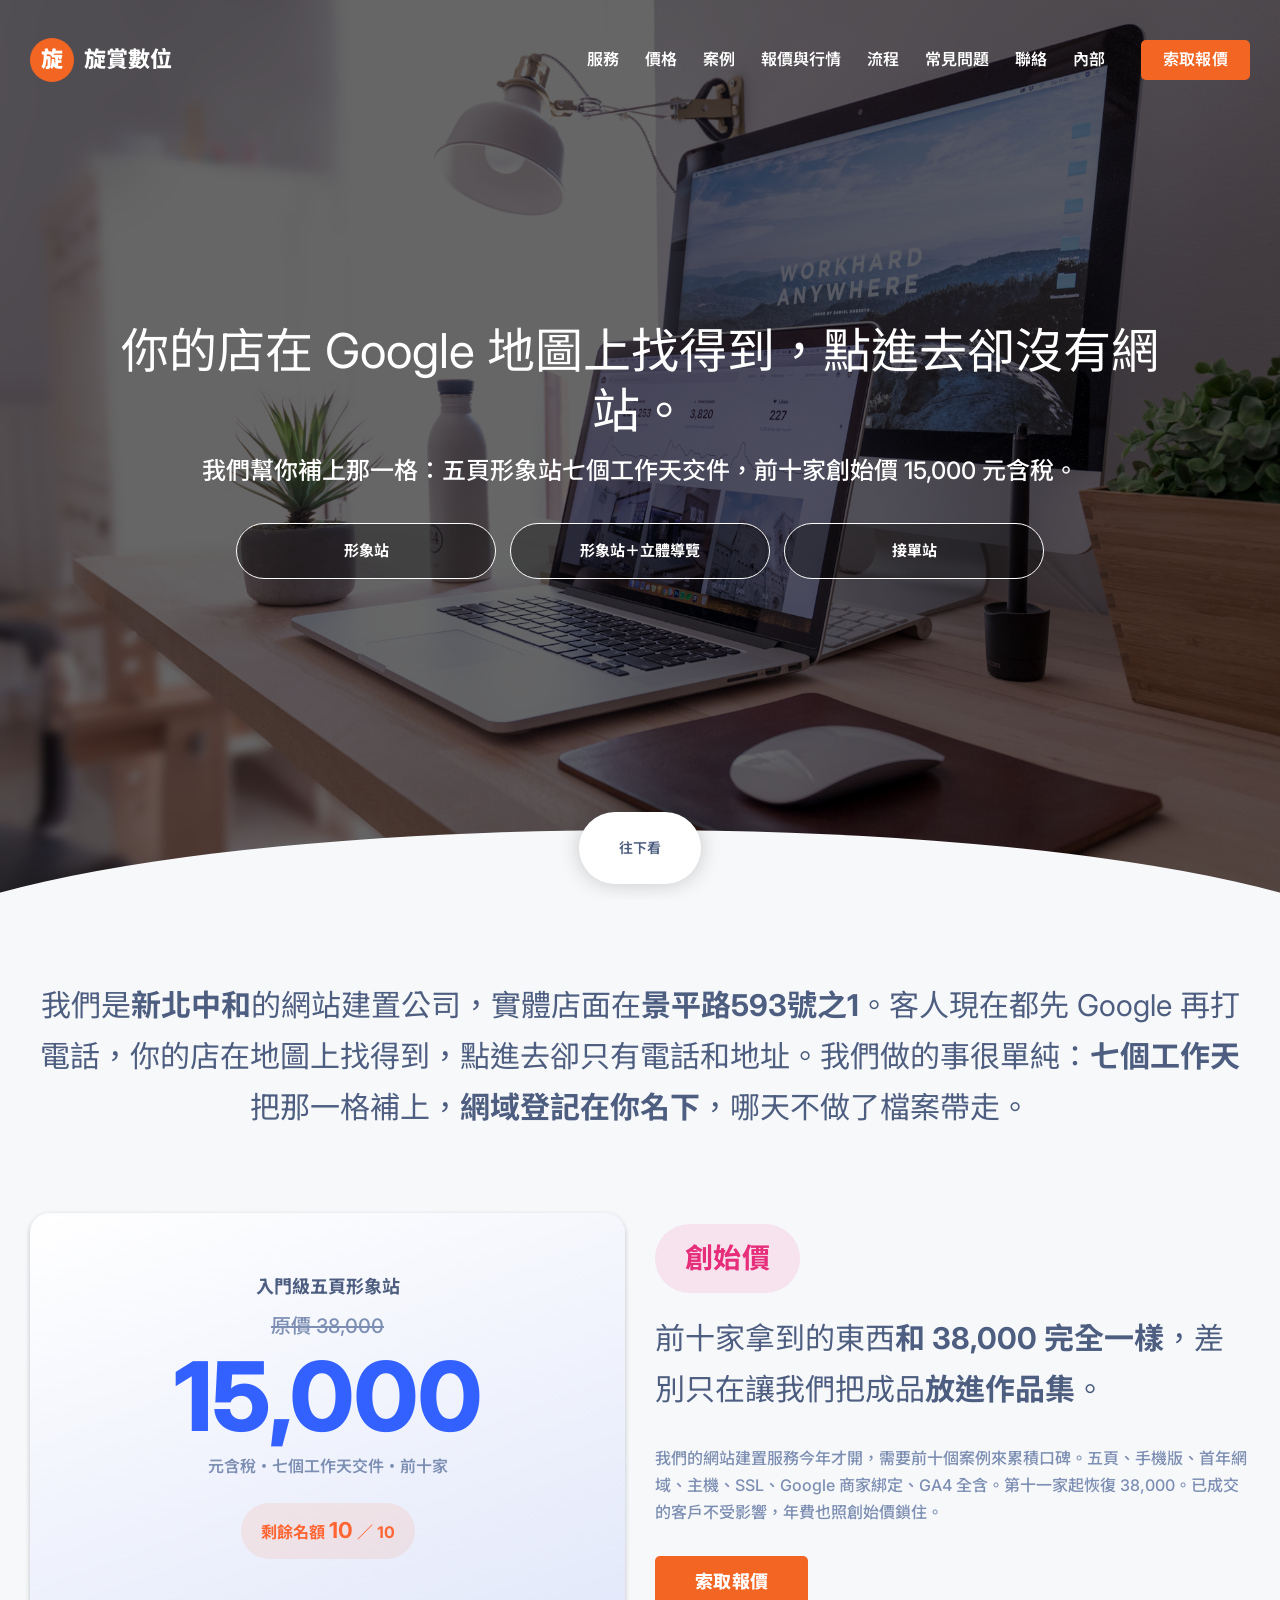
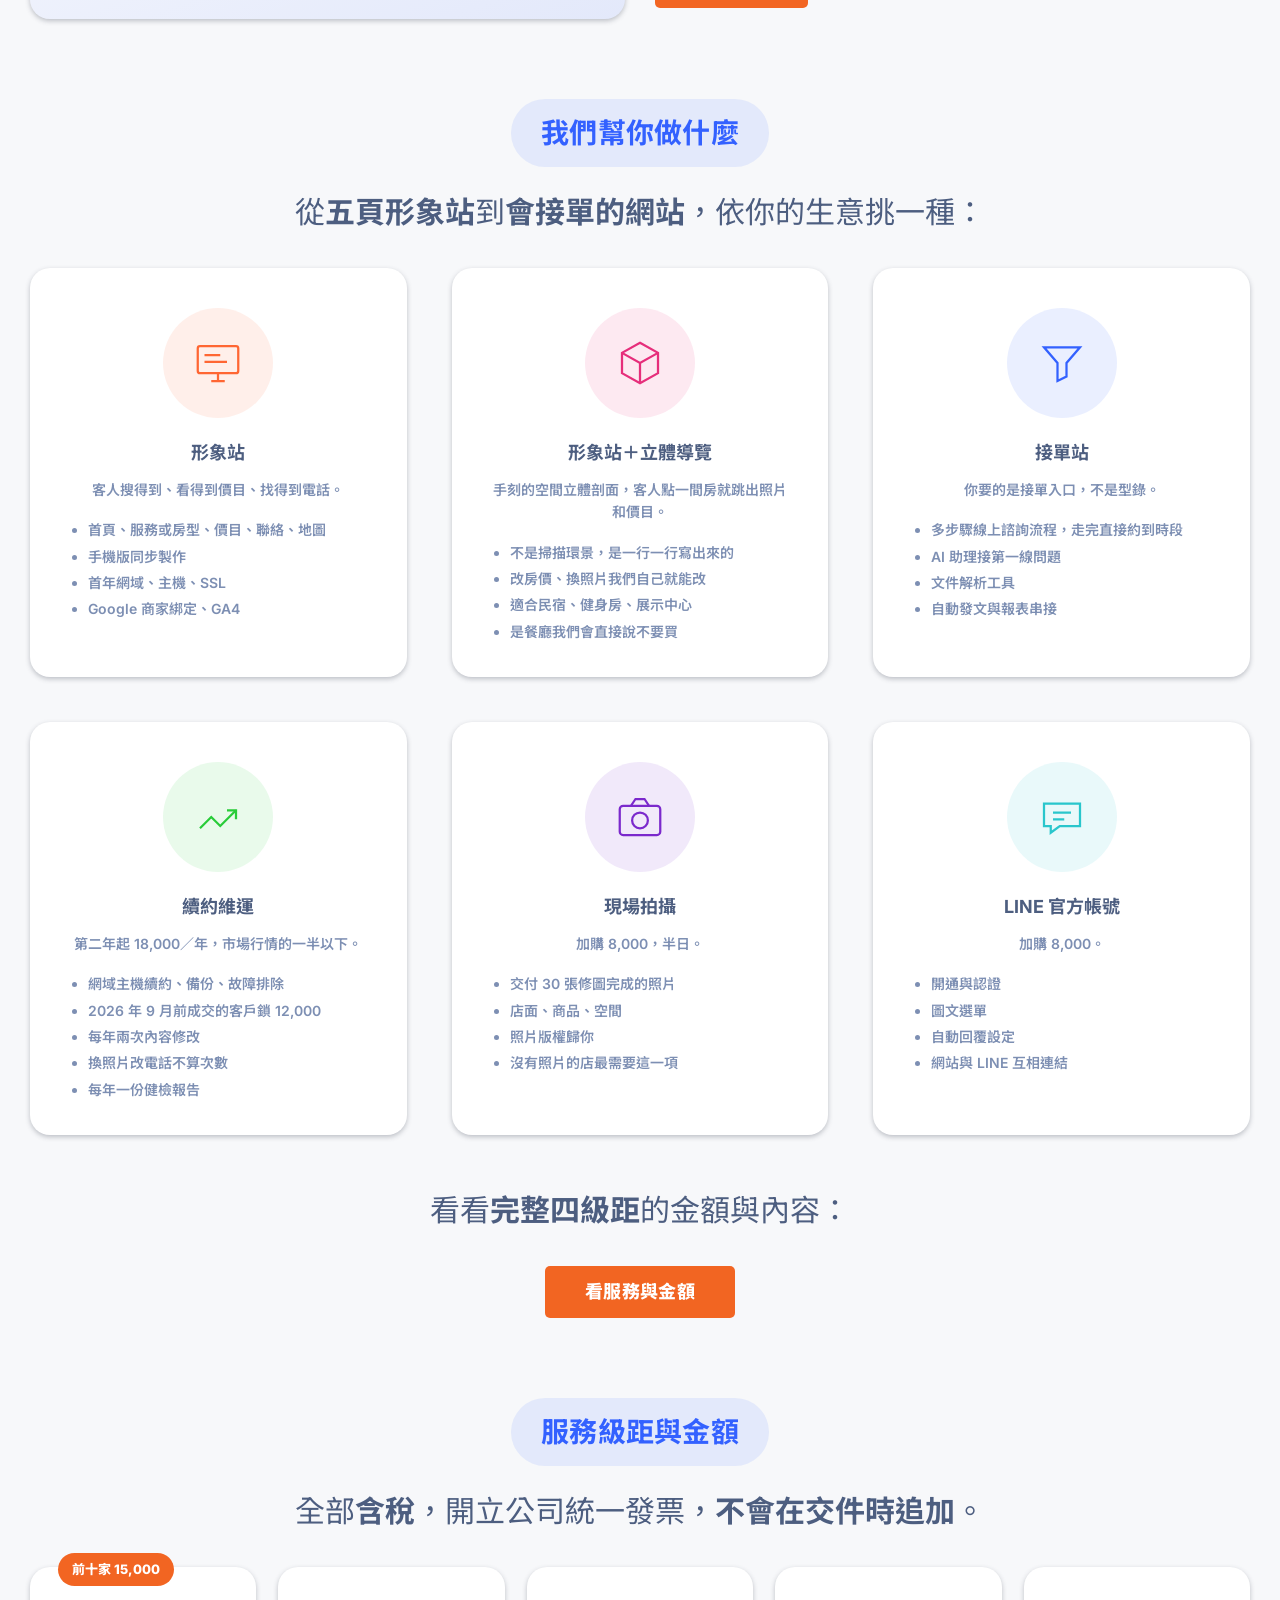
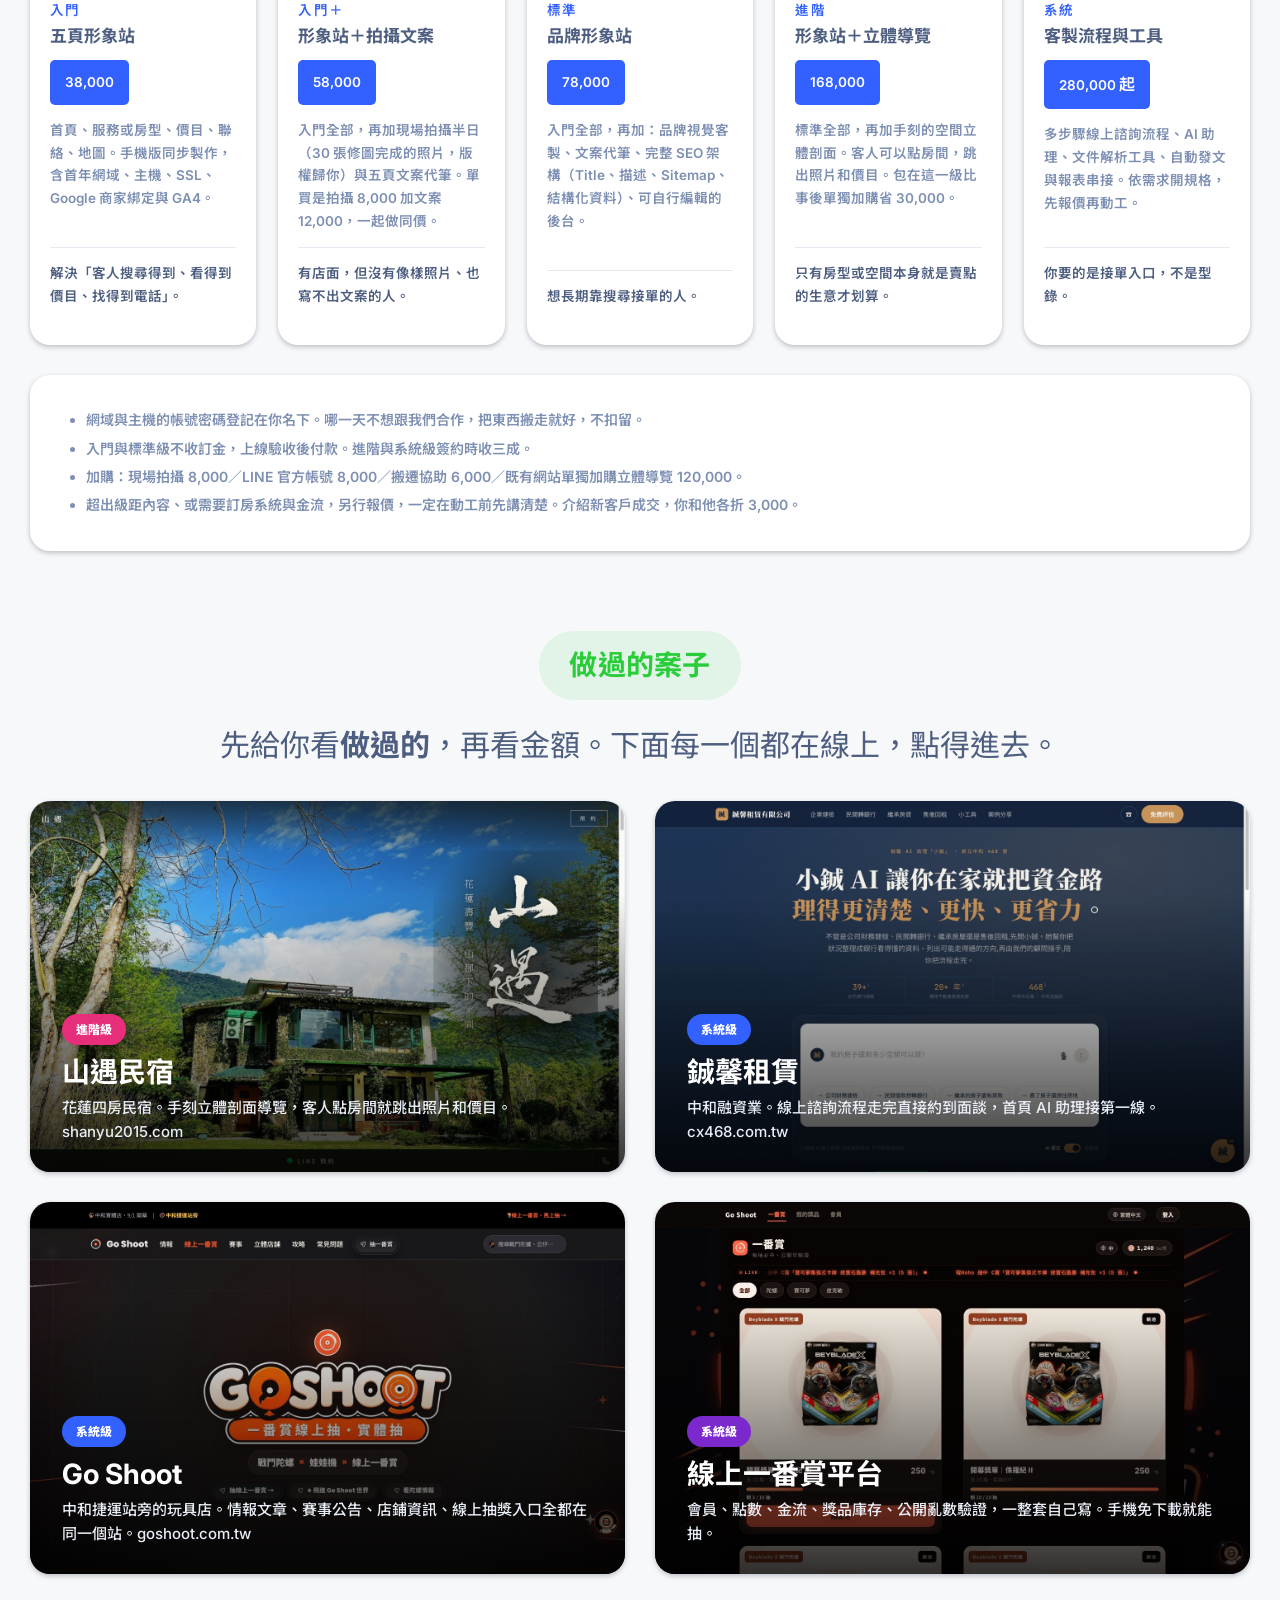
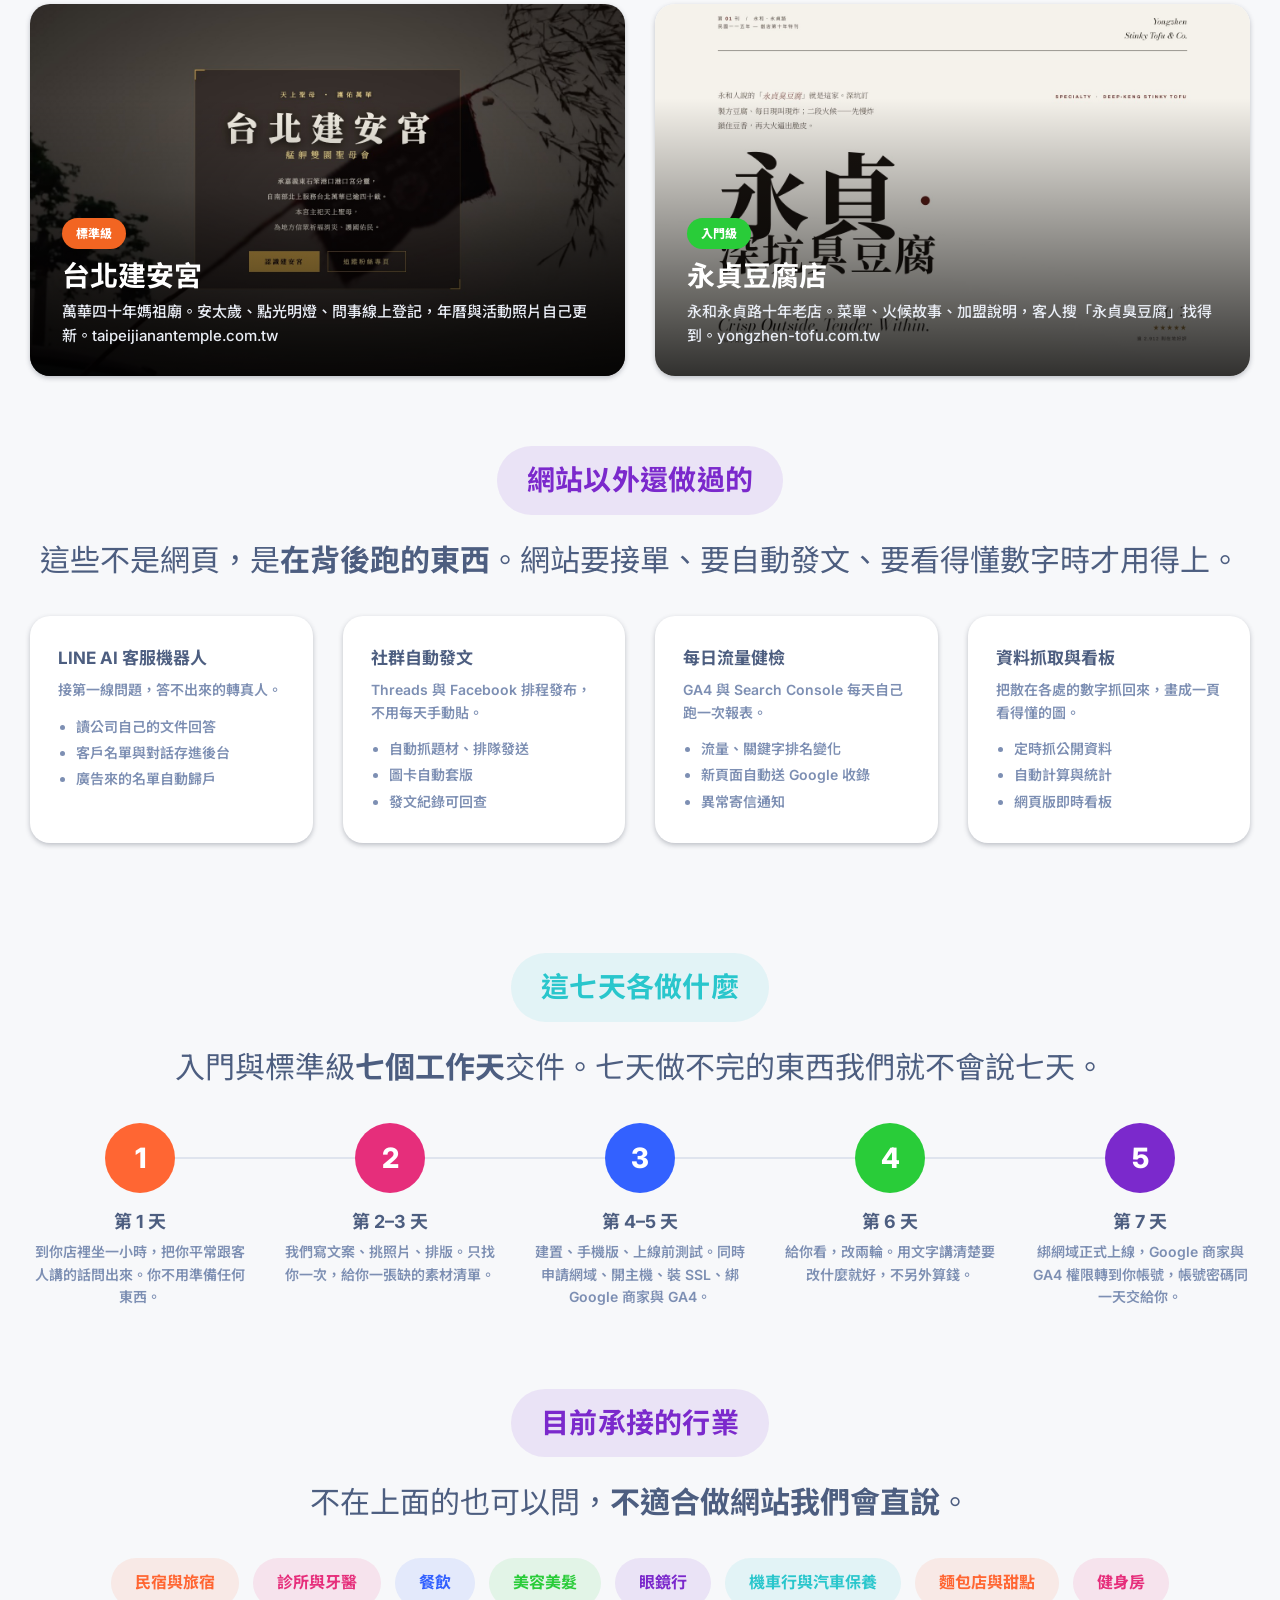
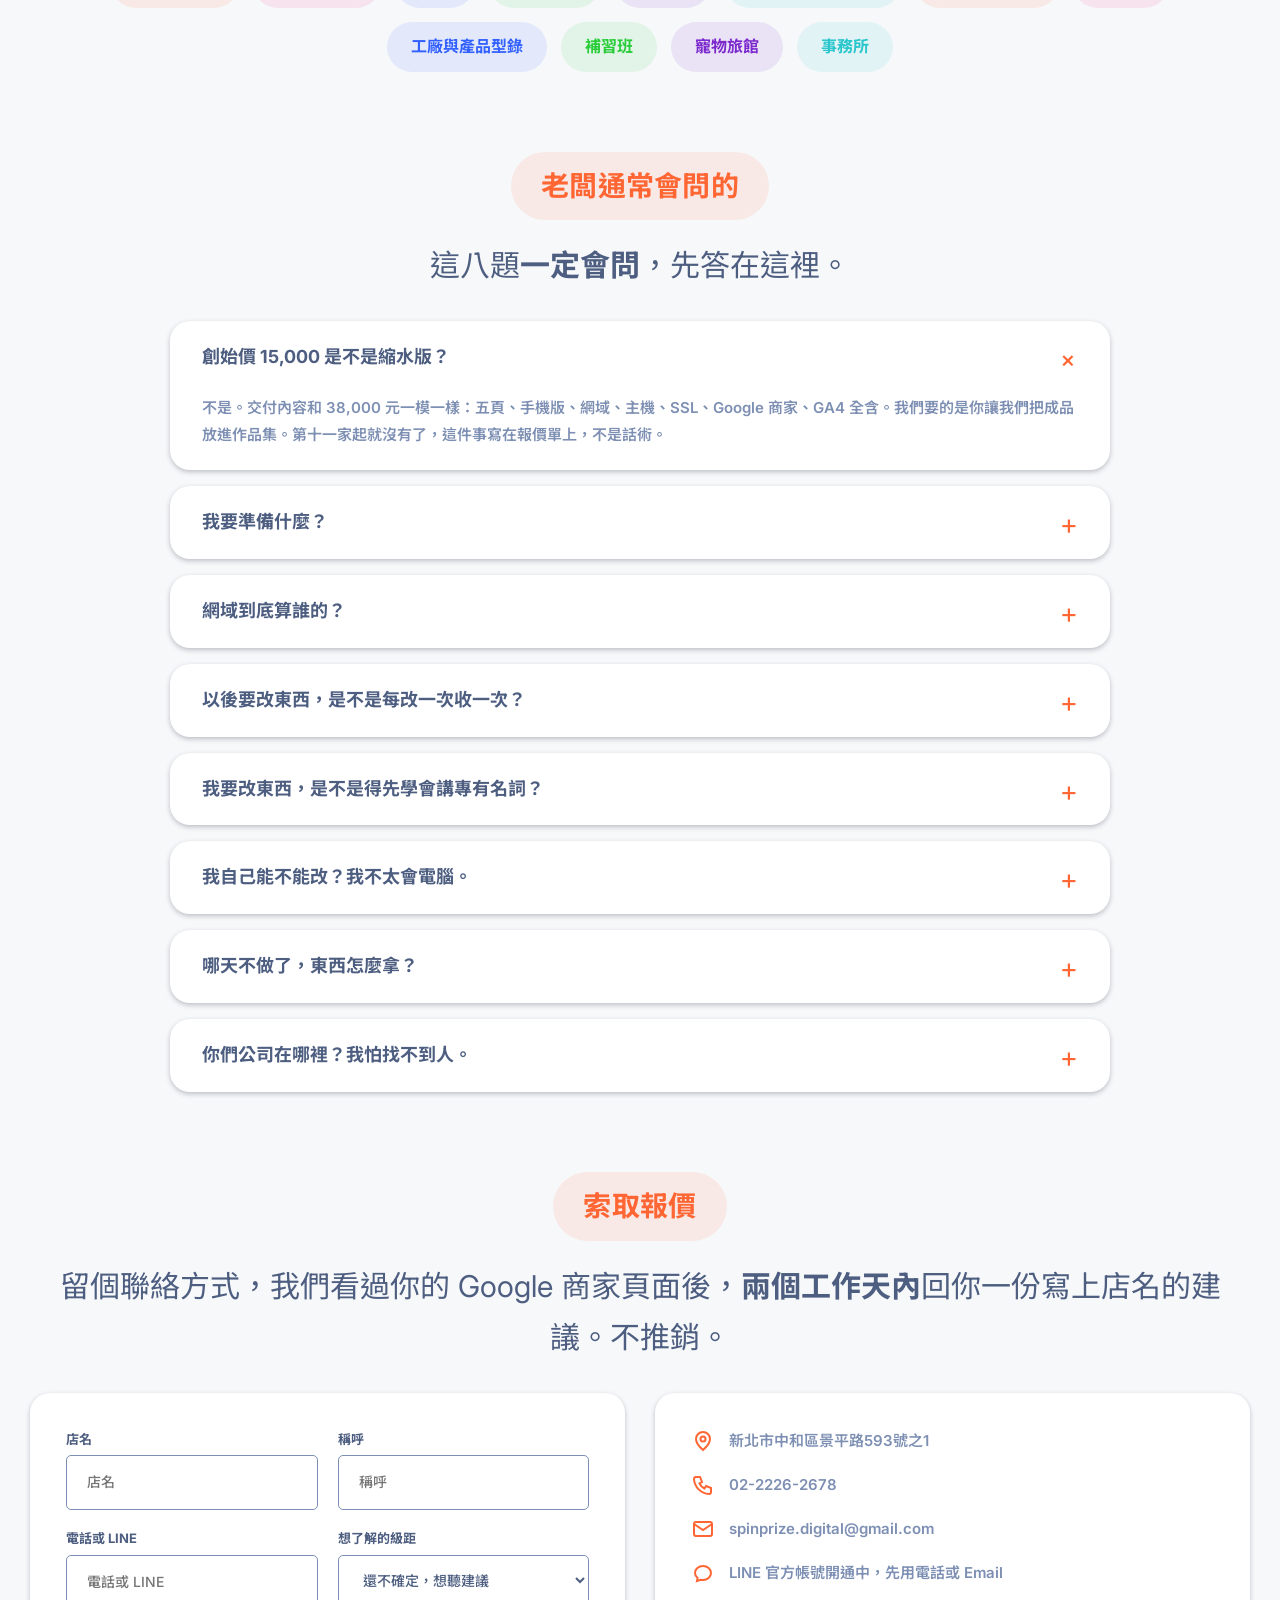
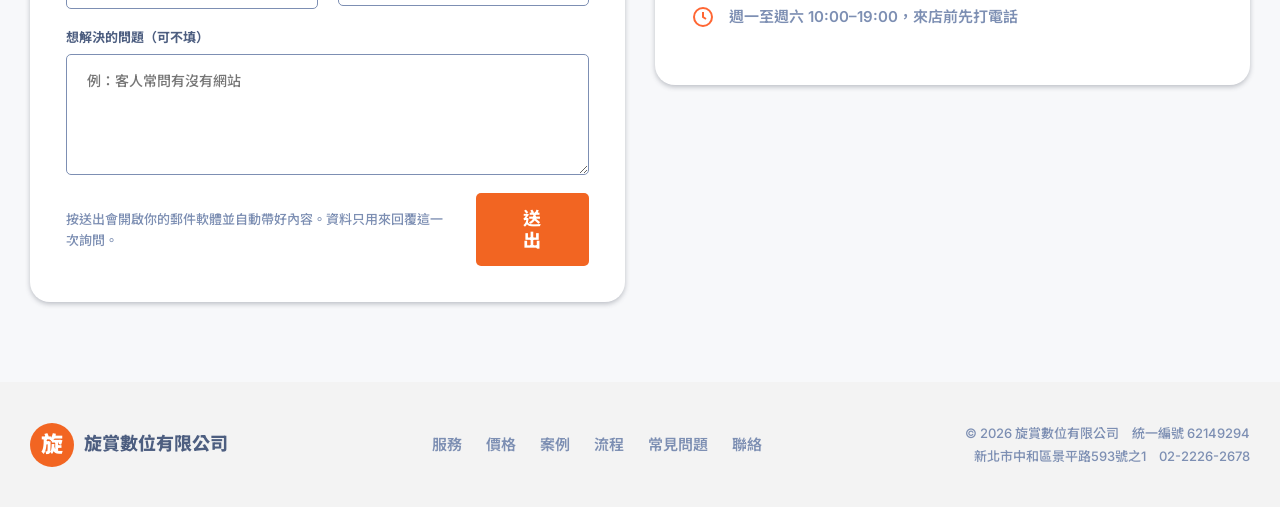
==== index.html @ 1164ed4b "feat: 案例區擴編為 6 個線上作品，新增「網站以外還做過的」系統卡 Co-Authored-By: Claude Opus 5 (1M context) <noreply@anthropic.c" ====
<!DOCTYPE html>
<html lang="zh-Hant-TW">
<head>
<meta charset="utf-8">
<meta name="viewport" content="width=device-width, initial-scale=1">
<title>旋賞數位有限公司｜中和網站建置 — 五頁形象站七個工作天交件</title>
<meta name="description" content="新北中和的網站建置公司。入門級五頁形象站 38,000，前十家創始價 15,000 含稅，七個工作天交件。網域登記在你名下，不續約檔案帶走。實體店面在景平路593號之1。">
<link rel="canonical" href="https://howard118008y-commits.github.io/spinprize/">
<meta property="og:type" content="website">
<meta property="og:title" content="旋賞數位｜中和網站建置，五頁形象站七個工作天">
<meta property="og:description" content="你的店在 Google 地圖上找得到，點進去卻沒有網站。我們幫你補上那一格。前十家創始價 15,000 含稅。">
<meta property="og:image" content="https://howard118008y-commits.github.io/spinprize/assets/og.jpg">
<meta property="og:locale" content="zh_TW">
<link rel="icon" href="data:image/svg+xml,%3Csvg xmlns='http://www.w3.org/2000/svg' viewBox='0 0 64 64'%3E%3Ccircle cx='32' cy='32' r='32' fill='%23f26522'/%3E%3Ctext x='32' y='44' font-size='34' font-family='sans-serif' font-weight='700' fill='%23fff' text-anchor='middle'%3E旋%3C/text%3E%3C/svg%3E">
<link rel="preconnect" href="https://fonts.googleapis.com">
<link rel="preconnect" href="https://fonts.gstatic.com" crossorigin>
<link href="https://fonts.googleapis.com/css2?family=Inter:wght@400;500;600;700;800&family=Noto+Sans+TC:wght@400;500;700;900&display=swap" rel="stylesheet">
<link rel="stylesheet" href="style.css">
<script type="application/ld+json">
{
  "@context": "https://schema.org",
  "@type": "LocalBusiness",
  "name": "旋賞數位有限公司",
  "description": "新北中和的網站建置公司，五頁形象站七個工作天交件。",
  "url": "https://howard118008y-commits.github.io/spinprize/",
  "telephone": "+886-2-2226-2678",
  "email": "spinprize.digital@gmail.com",
  "taxID": "62149294",
  "address": {"@type": "PostalAddress", "streetAddress": "景平路593號之1", "addressLocality": "中和區", "addressRegion": "新北市", "addressCountry": "TW"},
  "areaServed": ["中和區", "永和區", "板橋區", "新北市", "台北市"],
  "priceRange": "NT$15,000–280,000",
  "makesOffer": [
    {"@type": "Offer", "name": "入門級 五頁形象站", "price": "38000", "priceCurrency": "TWD"},
    {"@type": "Offer", "name": "入門＋ 五頁形象站＋拍攝文案", "price": "58000", "priceCurrency": "TWD"},
    {"@type": "Offer", "name": "標準級 品牌形象站", "price": "78000", "priceCurrency": "TWD"},
    {"@type": "Offer", "name": "進階級 形象站＋立體導覽", "price": "168000", "priceCurrency": "TWD"},
    {"@type": "Offer", "name": "系統級 客製流程與工具", "price": "280000", "priceCurrency": "TWD"}
  ]
}
</script>
</head>
<body>

<header class="nav" id="nav">
  <div class="wrap nav-in">
    <a class="brand" href="#top"><span class="brand-mark">旋</span><span>旋賞數位</span></a>
    <nav class="menu" id="menu">
      <a href="#services">服務</a>
      <a href="#pricing">價格</a>
      <a href="#cases">案例</a>
    <a href="pricing/">報價與行情</a>
      <a href="#process">流程</a>
      <a href="#faq">常見問題</a>
      <a href="#contact">聯絡</a>
      <a href="internal/">內部</a>
      <a class="btn btn-orange btn-nav" href="#contact">索取報價</a>
    </nav>
    <button class="burger" id="burger" aria-label="開啟選單" aria-expanded="false"><span></span><span></span><span></span></button>
  </div>
</header>

<main id="top">

<!-- HERO -->
<section class="hero">
  <img class="hero-bg" src="assets/hero-desk.jpg" alt="" aria-hidden="true" width="2000" height="1100">
  <div class="hero-in wrap">
    <h1>你的店在 Google 地圖上找得到，點進去卻沒有網站。</h1>
    <p class="hero-sub">我們幫你補上那一格：五頁形象站七個工作天交件，前十家創始價 15,000 元含稅。</p>
    <div class="pills">
      <a class="pill" href="#services">形象站</a>
      <a class="pill" href="#services">形象站＋立體導覽</a>
      <a class="pill" href="#services">接單站</a>
    </div>
  </div>
  <div class="hero-curve"></div>
  <a class="learn" href="#statement">往下看</a>
</section>

<!-- STATEMENT -->
<section class="sec" id="statement">
  <div class="wrap">
    <p class="statement">我們是<b>新北中和</b>的網站建置公司，實體店面在<b>景平路593號之1</b>。客人現在都先 Google 再打電話，你的店在地圖上找得到，點進去卻只有電話和地址。我們做的事很單純：<b>七個工作天</b>把那一格補上，<b>網域登記在你名下</b>，哪天不做了檔案帶走。</p>
  </div>
</section>

<!-- FOUNDER 圖文 -->
<section class="sec">
  <div class="wrap two">
    <div class="card visual">
      <p class="v-k">入門級五頁形象站</p>
      <p class="v-old">原價 38,000</p>
      <p class="v-new">15,000</p>
      <p class="v-note">元含稅・七個工作天交件・前十家</p>
      <p class="v-left">剩餘名額 <b>10</b> ／ 10</p>
    </div>
    <div>
      <p class="pill-h pill-red">創始價</p>
      <p class="lead">前十家拿到的東西<b>和 38,000 完全一樣</b>，差別只在讓我們把成品<b>放進作品集</b>。</p>
      <p class="body">我們的網站建置服務今年才開，需要前十個案例來累積口碑。五頁、手機版、首年網域、主機、SSL、Google 商家綁定、GA4 全含。第十一家起恢復 38,000。已成交的客戶不受影響，年費也照創始價鎖住。</p>
      <a class="btn btn-orange" href="#contact">索取報價</a>
    </div>
  </div>
</section>

<!-- SERVICES -->
<section class="sec" id="services">
  <div class="wrap center">
    <p class="pill-h pill-blue">我們幫你做什麼</p>
    <p class="lead">從<b>五頁形象站</b>到<b>會接單的網站</b>，依你的生意挑一種：</p>
  </div>
  <div class="wrap grid3">
    <div class="card svc">
      <div class="ico ico-orange"><svg viewBox="0 0 48 48" fill="none" stroke="currentColor" stroke-width="2"><rect x="6" y="9" width="36" height="24" rx="2"/><path d="M18 40h12M24 33v7M12 17h14M12 23h20"/></svg></div>
      <h3>形象站</h3>
      <p>客人搜得到、看得到價目、找得到電話。</p>
      <ul><li>首頁、服務或房型、價目、聯絡、地圖</li><li>手機版同步製作</li><li>首年網域、主機、SSL</li><li>Google 商家綁定、GA4</li></ul>
    </div>
    <div class="card svc">
      <div class="ico ico-red"><svg viewBox="0 0 48 48" fill="none" stroke="currentColor" stroke-width="2"><path d="M24 6l16 9v18l-16 9-16-9V15z"/><path d="M8 15l16 9 16-9M24 24v18"/></svg></div>
      <h3>形象站＋立體導覽</h3>
      <p>手刻的空間立體剖面，客人點一間房就跳出照片和價目。</p>
      <ul><li>不是掃描環景，是一行一行寫出來的</li><li>改房價、換照片我們自己就能改</li><li>適合民宿、健身房、展示中心</li><li>是餐廳我們會直接說不要買</li></ul>
    </div>
    <div class="card svc">
      <div class="ico ico-blue"><svg viewBox="0 0 48 48" fill="none" stroke="currentColor" stroke-width="2"><path d="M8 10h32l-12 14v12l-8 4V24z"/></svg></div>
      <h3>接單站</h3>
      <p>你要的是接單入口，不是型錄。</p>
      <ul><li>多步驟線上諮詢流程，走完直接約到時段</li><li>AI 助理接第一線問題</li><li>文件解析工具</li><li>自動發文與報表串接</li></ul>
    </div>
    <div class="card svc">
      <div class="ico ico-green"><svg viewBox="0 0 48 48" fill="none" stroke="currentColor" stroke-width="2"><path d="M8 34l10-10 8 8 14-14"/><path d="M32 18h8v8"/></svg></div>
      <h3>續約維運</h3>
      <p>第二年起 18,000／年，市場行情的一半以下。</p>
      <ul><li>網域主機續約、備份、故障排除</li><li>2026 年 9 月前成交的客戶鎖 12,000</li><li>每年兩次內容修改</li><li>換照片改電話不算次數</li><li>每年一份健檢報告</li></ul>
    </div>
    <div class="card svc">
      <div class="ico ico-purple"><svg viewBox="0 0 48 48" fill="none" stroke="currentColor" stroke-width="2"><rect x="6" y="14" width="36" height="26" rx="3"/><path d="M16 14l4-6h8l4 6"/><circle cx="24" cy="27" r="7"/></svg></div>
      <h3>現場拍攝</h3>
      <p>加購 8,000，半日。</p>
      <ul><li>交付 30 張修圖完成的照片</li><li>店面、商品、空間</li><li>照片版權歸你</li><li>沒有照片的店最需要這一項</li></ul>
    </div>
    <div class="card svc">
      <div class="ico ico-turq"><svg viewBox="0 0 48 48" fill="none" stroke="currentColor" stroke-width="2"><path d="M8 12h32v20H22l-8 6v-6H8z"/><path d="M16 20h16M16 26h10"/></svg></div>
      <h3>LINE 官方帳號</h3>
      <p>加購 8,000。</p>
      <ul><li>開通與認證</li><li>圖文選單</li><li>自動回覆設定</li><li>網站與 LINE 互相連結</li></ul>
    </div>
  </div>
  <div class="wrap center">
    <p class="lead">看看<b>完整四級距</b>的金額與內容：</p>
    <a class="btn btn-orange" href="#pricing">看服務與金額</a>
  </div>
</section>

<!-- PRICING -->
<section class="sec" id="pricing">
  <div class="wrap center">
    <p class="pill-h pill-blue">服務級距與金額</p>
    <p class="lead">全部<b>含稅</b>，開立公司統一發票，<b>不會在交件時追加</b>。</p>
  </div>
  <div class="wrap grid5">
    <div class="card tier">
      <span class="ribbon">前十家 15,000</span>
      <p class="t-k">入門</p><h3>五頁形象站</h3>
      <p class="stat">38,000</p>
      <p>首頁、服務或房型、價目、聯絡、地圖。手機版同步製作，含首年網域、主機、SSL、Google 商家綁定與 GA4。</p>
      <p class="fit">解決「客人搜尋得到、看得到價目、找得到電話」。</p>
    </div>
    <div class="card tier">
      <p class="t-k">入門＋</p><h3>形象站＋拍攝文案</h3>
      <p class="stat">58,000</p>
      <p>入門全部，再加現場拍攝半日（30 張修圖完成的照片，版權歸你）與五頁文案代筆。單買是拍攝 8,000 加文案 12,000，一起做同價。</p>
      <p class="fit">有店面，但沒有像樣照片、也寫不出文案的人。</p>
    </div>
    <div class="card tier">
      <p class="t-k">標準</p><h3>品牌形象站</h3>
      <p class="stat">78,000</p>
      <p>入門全部，再加：品牌視覺客製、文案代筆、完整 SEO 架構（Title、描述、Sitemap、結構化資料）、可自行編輯的後台。</p>
      <p class="fit">想長期靠搜尋接單的人。</p>
    </div>
    <div class="card tier">
      <p class="t-k">進階</p><h3>形象站＋立體導覽</h3>
      <p class="stat">168,000</p>
      <p>標準全部，再加手刻的空間立體剖面。客人可以點房間，跳出照片和價目。包在這一級比事後單獨加購省 30,000。</p>
      <p class="fit">只有房型或空間本身就是賣點的生意才划算。</p>
    </div>
    <div class="card tier">
      <p class="t-k">系統</p><h3>客製流程與工具</h3>
      <p class="stat">280,000 <small>起</small></p>
      <p>多步驟線上諮詢流程、AI 助理、文件解析工具、自動發文與報表串接。依需求開規格，先報價再動工。</p>
      <p class="fit">你要的是接單入口，不是型錄。</p>
    </div>
  </div>
  <div class="wrap">
    <div class="card terms">
      <ul>
        <li>網域與主機的帳號密碼登記在你名下。哪一天不想跟我們合作，把東西搬走就好，不扣留。</li>
        <li>入門與標準級不收訂金，上線驗收後付款。進階與系統級簽約時收三成。</li>
        <li>加購：現場拍攝 8,000／LINE 官方帳號 8,000／搬遷協助 6,000／既有網站單獨加購立體導覽 120,000。</li>
        <li>超出級距內容、或需要訂房系統與金流，另行報價，一定在動工前先講清楚。介紹新客戶成交，你和他各折 3,000。</li>
      </ul>
    </div>
  </div>
</section>

<!-- CASES -->
<section class="sec" id="cases">
  <div class="wrap center">
    <p class="pill-h pill-green">做過的案子</p>
    <p class="lead">先給你看<b>做過的</b>，再看金額。下面每一個都在線上，點得進去。</p>
  </div>
  <div class="wrap grid2">
    <a class="card case" href="https://shanyu2015.com" target="_blank" rel="noopener">
      <img src="assets/case-shanyu.jpg" alt="山遇民宿官網" loading="lazy" width="1440" height="900">
      <div class="case-txt"><span class="tag tag-red">進階級</span><h3>山遇民宿</h3><p>花蓮四房民宿。手刻立體剖面導覽，客人點房間就跳出照片和價目。shanyu2015.com</p></div>
    </a>
    <a class="card case" href="https://cx468.com.tw" target="_blank" rel="noopener">
      <img src="assets/case-cx468.jpg" alt="鋮馨租賃官網" loading="lazy" width="1440" height="900">
      <div class="case-txt"><span class="tag tag-blue">系統級</span><h3>鋮馨租賃</h3><p>中和融資業。線上諮詢流程走完直接約到面談，首頁 AI 助理接第一線。cx468.com.tw</p></div>
    </a>
    <a class="card case" href="https://goshoot.com.tw" target="_blank" rel="noopener">
      <img src="assets/case-goshoot.jpg" alt="Go Shoot 品牌官網" loading="lazy" width="1440" height="900">
      <div class="case-txt"><span class="tag tag-blue">系統級</span><h3>Go Shoot</h3><p>中和捷運站旁的玩具店。情報文章、賽事公告、店鋪資訊、線上抽獎入口全都在同一個站。goshoot.com.tw</p></div>
    </a>
    <a class="card case" href="https://goshoot-ichiban.vercel.app" target="_blank" rel="noopener">
      <img src="assets/case-ichiban.jpg" alt="線上一番賞抽獎平台" loading="lazy" width="1440" height="900">
      <div class="case-txt"><span class="tag tag-purple">系統級</span><h3>線上一番賞平台</h3><p>會員、點數、金流、獎品庫存、公開亂數驗證，一整套自己寫。手機免下載就能抽。</p></div>
    </a>
    <a class="card case" href="https://taipeijianantemple.com.tw" target="_blank" rel="noopener">
      <img src="assets/case-jianan.jpg" alt="台北建安宮官網" loading="lazy" width="1440" height="900">
      <div class="case-txt"><span class="tag tag-orange">標準級</span><h3>台北建安宮</h3><p>萬華四十年媽祖廟。安太歲、點光明燈、問事線上登記，年曆與活動照片自己更新。taipeijianantemple.com.tw</p></div>
    </a>
    <a class="card case" href="https://yongzhen-tofu.com.tw" target="_blank" rel="noopener">
      <img src="assets/case-tofu.jpg" alt="永貞豆腐店官網" loading="lazy" width="1440" height="900">
      <div class="case-txt"><span class="tag tag-green">入門級</span><h3>永貞豆腐店</h3><p>永和永貞路十年老店。菜單、火候故事、加盟說明，客人搜「永貞臭豆腐」找得到。yongzhen-tofu.com.tw</p></div>
    </a>
  </div>

  <div class="wrap center sys-head">
    <p class="pill-h pill-purple">網站以外還做過的</p>
    <p class="lead">這些不是網頁，是<b>在背後跑的東西</b>。網站要接單、要自動發文、要看得懂數字時才用得上。</p>
  </div>
  <div class="wrap grid4">
    <div class="card svc sys">
      <h3>LINE AI 客服機器人</h3>
      <p>接第一線問題，答不出來的轉真人。</p>
      <ul><li>讀公司自己的文件回答</li><li>客戶名單與對話存進後台</li><li>廣告來的名單自動歸戶</li></ul>
    </div>
    <div class="card svc sys">
      <h3>社群自動發文</h3>
      <p>Threads 與 Facebook 排程發布，不用每天手動貼。</p>
      <ul><li>自動抓題材、排隊發送</li><li>圖卡自動套版</li><li>發文紀錄可回查</li></ul>
    </div>
    <div class="card svc sys">
      <h3>每日流量健檢</h3>
      <p>GA4 與 Search Console 每天自己跑一次報表。</p>
      <ul><li>流量、關鍵字排名變化</li><li>新頁面自動送 Google 收錄</li><li>異常寄信通知</li></ul>
    </div>
    <div class="card svc sys">
      <h3>資料抓取與看板</h3>
      <p>把散在各處的數字抓回來，畫成一頁看得懂的圖。</p>
      <ul><li>定時抓公開資料</li><li>自動計算與統計</li><li>網頁版即時看板</li></ul>
    </div>
  </div>
</section>

<!-- PROCESS -->
<section class="sec" id="process">
  <div class="wrap center">
    <p class="pill-h pill-turq">這七天各做什麼</p>
    <p class="lead">入門與標準級<b>七個工作天</b>交件。七天做不完的東西我們就不會說七天。</p>
  </div>
  <div class="wrap steps">
    <div class="step"><span class="num n-orange">1</span><h4>第 1 天</h4><p>到你店裡坐一小時，把你平常跟客人講的話問出來。你不用準備任何東西。</p></div>
    <div class="step"><span class="num n-red">2</span><h4>第 2–3 天</h4><p>我們寫文案、挑照片、排版。只找你一次，給你一張缺的素材清單。</p></div>
    <div class="step"><span class="num n-blue">3</span><h4>第 4–5 天</h4><p>建置、手機版、上線前測試。同時申請網域、開主機、裝 SSL、綁 Google 商家與 GA4。</p></div>
    <div class="step"><span class="num n-green">4</span><h4>第 6 天</h4><p>給你看，改兩輪。用文字講清楚要改什麼就好，不另外算錢。</p></div>
    <div class="step"><span class="num n-purple">5</span><h4>第 7 天</h4><p>綁網域正式上線，Google 商家與 GA4 權限轉到你帳號，帳號密碼同一天交給你。</p></div>
  </div>
</section>

<!-- INDUSTRIES -->
<section class="sec" id="industries">
  <div class="wrap center">
    <p class="pill-h pill-purple">目前承接的行業</p>
    <p class="lead">不在上面的也可以問，<b>不適合做網站我們會直說</b>。</p>
    <ul class="chips">
      <li class="c-orange">民宿與旅宿</li><li class="c-red">診所與牙醫</li><li class="c-blue">餐飲</li><li class="c-green">美容美髮</li><li class="c-purple">眼鏡行</li><li class="c-turq">機車行與汽車保養</li><li class="c-orange">麵包店與甜點</li><li class="c-red">健身房</li><li class="c-blue">工廠與產品型錄</li><li class="c-green">補習班</li><li class="c-purple">寵物旅館</li><li class="c-turq">事務所</li>
    </ul>
  </div>
</section>

<!-- FAQ -->
<section class="sec" id="faq">
  <div class="wrap center">
    <p class="pill-h pill-orange">老闆通常會問的</p>
    <p class="lead">這八題<b>一定會問</b>，先答在這裡。</p>
  </div>
  <div class="wrap faq">
    <details class="card" open><summary>創始價 15,000 是不是縮水版？</summary><p>不是。交付內容和 38,000 元一模一樣：五頁、手機版、網域、主機、SSL、Google 商家、GA4 全含。我們要的是你讓我們把成品放進作品集。第十一家起就沒有了，這件事寫在報價單上，不是話術。</p></details>
    <details class="card"><summary>我要準備什麼？</summary><p>不用準備。第一天我們到店裡坐一個小時，你講話就好。第二、三天我們會列一張缺的素材清單給你，通常是三到五張照片。沒有照片可以加購現場拍攝。</p></details>
    <details class="card"><summary>網域到底算誰的？</summary><p>你的。登記你或你公司，帳號密碼交給你，這一點寫進合約。你隨時可以上網查 whois 驗證，不用聽我們說。市面上有些同業把網域壓在自己手上當籌碼，我們不做這種事。</p></details>
    <details class="card"><summary>以後要改東西，是不是每改一次收一次？</summary><p>第一年不收。第二年起年費 18,000，含兩次比較大的改版。換一張照片、改個電話、調個價格，這種不算次數。市場行情的網站維運大約兩萬到四萬一年，我們收 18,000；2026 年 9 月前成交的客戶鎖在 12,000。</p></details>
    <details class="card"><summary>我要改東西，是不是得先學會講專有名詞？</summary><p>不用。用文字把想要的效果講明白，附上圖片就改得成。真的講不出來，把你覺得好看的別人的網站拍給我們看，我們看得懂。</p></details>
    <details class="card"><summary>我自己能不能改？我不太會電腦。</summary><p>可以。交件時附一頁操作說明，換照片和改文字都是後台點一點的事。真的卡住打電話給我們，不收費。</p></details>
    <details class="card"><summary>哪天不做了，東西怎麼拿？</summary><p>網站原始檔案打包給你，網域過戶到你名下，這兩件都不收費。要我們幫你部署到新地方、設好 DNS、教你怎麼改，那是另外的工，6,000。我們不會把檔案扣著不給。</p></details>
    <details class="card"><summary>你們公司在哪裡？我怕找不到人。</summary><p>中和景平路593號之1，有實體店面，走進來就找得到人。這也是我們入門級敢不收訂金的原因。</p></details>
  </div>
</section>

<!-- CONTACT -->
<section class="sec" id="contact">
  <div class="wrap center">
    <p class="pill-h pill-orange">索取報價</p>
    <p class="lead">留個聯絡方式，我們看過你的 Google 商家頁面後，<b>兩個工作天內</b>回你一份寫上店名的建議。不推銷。</p>
  </div>
  <div class="wrap two contact">
    <form class="card form" id="form">
      <div class="f2">
        <label>店名<input name="shop" required autocomplete="organization" placeholder="店名"></label>
        <label>稱呼<input name="name" required autocomplete="name" placeholder="稱呼"></label>
      </div>
      <div class="f2">
        <label>電話或 LINE<input name="tel" required autocomplete="tel" placeholder="電話或 LINE"></label>
        <label>想了解的級距<select name="tier"><option>還不確定，想聽建議</option><option>創始價 入門級 15,000</option><option>標準級 78,000</option><option>進階級 168,000（含立體導覽）</option><option>系統級 280,000 起</option></select></label>
      </div>
      <label>想解決的問題（可不填）<textarea name="msg" rows="4" placeholder="例：客人常問有沒有網站"></textarea></label>
      <div class="f-foot"><p class="tiny">按送出會開啟你的郵件軟體並自動帶好內容。資料只用來回覆這一次詢問。</p><button class="btn btn-orange" type="submit">送出</button></div>
    </form>
    <div class="card info">
      <p><svg viewBox="0 0 24 24" fill="none" stroke="currentColor" stroke-width="2"><path d="M12 21s7-6.2 7-11a7 7 0 0 0-14 0c0 4.8 7 11 7 11z"/><circle cx="12" cy="10" r="2.5"/></svg><a href="https://www.google.com/maps/search/?api=1&query=新北市中和區景平路593號之1" target="_blank" rel="noopener">新北市中和區景平路593號之1</a></p>
      <p><svg viewBox="0 0 24 24" fill="none" stroke="currentColor" stroke-width="2"><path d="M5 4h4l2 5-2.5 1.5a11 11 0 0 0 5 5L15 13l5 2v4a2 2 0 0 1-2 2A16 16 0 0 1 3 6a2 2 0 0 1 2-2z"/></svg><a href="tel:+886222262678">02-2226-2678</a></p>
      <p><svg viewBox="0 0 24 24" fill="none" stroke="currentColor" stroke-width="2"><rect x="3" y="5" width="18" height="14" rx="2"/><path d="M3 7l9 6 9-6"/></svg><a href="mailto:spinprize.digital@gmail.com">spinprize.digital@gmail.com</a></p>
      <p><svg viewBox="0 0 24 24" fill="none" stroke="currentColor" stroke-width="2"><path d="M4 12c0-3.9 3.6-7 8-7s8 3.1 8 7-3.6 7-8 7c-.8 0-1.6-.1-2.3-.3L6 20l.6-3C5 15.8 4 14 4 12z"/></svg><span id="line-id">LINE 官方帳號開通中，先用電話或 Email</span></p><!-- TODO-LINE -->
      <p><svg viewBox="0 0 24 24" fill="none" stroke="currentColor" stroke-width="2"><circle cx="12" cy="12" r="9"/><path d="M12 7v5l3 2"/></svg><span>週一至週六 10:00–19:00，來店前先打電話</span></p>
    </div>
  </div>
</section>

</main>

<footer class="foot">
  <div class="wrap foot-in">
    <a class="brand" href="#top"><span class="brand-mark">旋</span><span>旋賞數位有限公司</span></a>
    <nav class="foot-links"><a href="#services">服務</a><a href="#pricing">價格</a><a href="#cases">案例</a><a href="#process">流程</a><a href="#faq">常見問題</a><a href="#contact">聯絡</a></nav>
    <p class="foot-legal">© 2026 旋賞數位有限公司　統一編號 62149294<br>新北市中和區景平路593號之1　02-2226-2678</p>
  </div>
</footer>

<a class="fab" href="tel:+886222262678" aria-label="撥打電話">☏ 02-2226-2678</a>

<script src="main.js"></script>
</body>
</html>
---- style.css ----
:root{
  --bg:#f7f8fa; --bg-footer:#f3f3f3; --surface:#fff;
  --fg-title:#4d5e80; --fg-body:#7d8fb3;
  --orange:#f63; --orange-soft:rgba(255,102,51,.1);
  --red:#e62e7b; --red-soft:rgba(230,46,123,.1);
  --blue:#3361ff; --blue-soft:rgba(51,97,255,.1);
  --green:#29cc39; --green-soft:rgba(41,204,57,.1);
  --purple:#7b29cc; --purple-soft:rgba(123,41,204,.1);
  --turq:#29c6cc; --turq-soft:rgba(41,198,204,.1);
  --btn-orange:#f26522; --btn-orange-h:#fa7d41; --card-hover:#0e75bc;
  --font:"Inter","Noto Sans TC",-apple-system,"PingFang TC","Microsoft JhengHei",sans-serif;
  --max:1440px; --gutter:30px; --gap:80px;
  --r-card:20px; --sh-card:0 2px 5px rgba(54,61,77,.3); --r-btn:5px;
  --t:.3s;
}
*{box-sizing:border-box}
html{scroll-behavior:smooth;-webkit-text-size-adjust:100%}
body{margin:0;background:var(--bg);color:var(--fg-body);font-family:var(--font);font-size:16px;line-height:1.6;font-weight:500}
a{color:inherit;text-decoration:none;transition:all var(--t)}
img{max-width:100%;height:auto;display:block}
h1,h2,h3,h4{margin:0;color:var(--fg-title);line-height:1.25}
p{margin:0 0 1em}
ul{margin:0;padding:0;list-style:none}
b{font-weight:700;color:var(--fg-title)}
.wrap{max-width:var(--max);margin:0 auto;padding-left:var(--gutter);padding-right:var(--gutter)}
.sec{padding:var(--gap) 0 0}
.center{text-align:center}
.tiny{font-size:13px;margin:0}

/* cards */
.card{background:var(--surface);border-radius:var(--r-card);box-shadow:var(--sh-card)}

/* pills & leads */
.pill-h{display:inline-block;font-size:28px;font-weight:700;text-transform:uppercase;letter-spacing:.01em;padding:12px 30px;border-radius:50px;margin:0 0 20px}
.pill-orange{color:var(--orange);background:var(--orange-soft)}
.pill-red{color:var(--red);background:var(--red-soft)}
.pill-blue{color:var(--blue);background:var(--blue-soft)}
.pill-green{color:var(--green);background:var(--green-soft)}
.pill-purple{color:var(--purple);background:var(--purple-soft)}
.pill-turq{color:var(--turq);background:var(--turq-soft)}
.lead{font-size:30px;line-height:51px;font-weight:400;color:var(--fg-title);margin:0 auto 30px;max-width:1225px}
.statement{font-size:30px;line-height:51px;font-weight:400;color:var(--fg-title);text-align:center;max-width:1225px;margin:0 auto}
.body{font-size:16px;line-height:1.7;margin-bottom:30px}

/* buttons */
.btn{display:inline-block;padding:15px 40px;border-radius:var(--r-btn);font-size:18px;font-weight:800;text-transform:uppercase;letter-spacing:.02em;border:0;cursor:pointer;font-family:inherit;line-height:1.2;transition:all var(--t)}
.btn-orange{background:var(--btn-orange);color:#fff}
.btn-orange:hover{background:var(--btn-orange-h)}
.btn-nav{padding:10px 22px;font-size:14px;margin-left:10px}

/* nav */
.nav{position:fixed;top:0;left:0;right:0;z-index:50;height:120px;transition:all var(--t)}
.nav.sticky{position:fixed;height:80px;background:#fff;box-shadow:0 6px 5px rgba(0,0,0,.25)}
.nav-in{display:flex;align-items:center;height:100%}
.brand{display:flex;align-items:center;gap:10px;font-weight:800;font-size:22px;color:#fff}
.brand-mark{width:44px;height:44px;border-radius:50%;background:var(--btn-orange);color:#fff;display:grid;place-items:center;font-size:22px;font-weight:900}
.nav.sticky .brand{color:var(--fg-title)}
.menu{margin-left:auto;display:flex;align-items:center;gap:26px}
.menu a{font-size:16px;font-weight:600;color:#fff}
.menu a:not(.btn):hover{color:var(--orange)}
.nav.sticky .menu a{color:var(--fg-title)}
.nav.sticky .menu a:not(.btn):hover{color:var(--orange)}
.nav.sticky .menu .btn,.menu .btn{color:#fff}
.burger{display:none;margin-left:auto;background:none;border:0;padding:8px;cursor:pointer}
.burger span{display:block;width:26px;height:3px;background:#fff;margin:5px 0;border-radius:2px;transition:all var(--t)}
.nav.sticky .burger span,.nav.menu-open .burger span{background:var(--fg-title)}

/* hero */
.hero{position:relative;isolation:isolate;height:900px;display:flex;align-items:center;justify-content:center;overflow:hidden;color:#fff;text-align:center}
.hero-bg{position:absolute;inset:0;width:100%;height:100%;object-fit:cover;z-index:0}
.hero::before{content:"";position:absolute;inset:0;background:rgba(0,0,0,.6);z-index:1}
.hero-in{position:relative;z-index:2;max-width:1100px;animation:fadein .8s ease both}
@keyframes fadein{from{opacity:0;transform:translateY(12px)}to{opacity:1;transform:none}}
.hero h1{font-size:48px;font-weight:400;color:#fff;margin-bottom:12px}
.hero-sub{font-size:24px;font-weight:500;line-height:1.5;margin:0 auto 34px;max-width:900px}
.pills{display:flex;gap:14px;justify-content:center;flex-wrap:wrap}
.pill{display:inline-block;padding:15px 25px;min-width:260px;border:1px solid #fff;border-radius:50px;background:rgba(0,0,0,.35);color:#fff;font-size:15px;font-weight:700;text-transform:uppercase}
.pill:hover{background:#fff;color:var(--fg-title)}
.hero-curve{position:absolute;left:-10%;right:-10%;bottom:-70px;height:140px;background:var(--bg);border-radius:50% 50% 0 0/100% 100% 0 0;z-index:3}
.learn{position:absolute;left:50%;bottom:16px;transform:translateX(-50%);z-index:4;background:#fff;color:var(--fg-title);font-size:14px;font-weight:600;padding:25px 40px;border-radius:50px;box-shadow:0 0 21px rgba(0,0,0,.2)}
.learn:hover{background:var(--btn-orange);color:#fff}

/* two-col */
.two{display:grid;grid-template-columns:1fr 1fr;gap:30px;align-items:center}
.visual{padding:60px 40px;text-align:center;background:linear-gradient(160deg,#fff,var(--blue-soft))}
.v-k{font-size:18px;font-weight:700;color:var(--fg-title);margin:0 0 8px}
.v-old{font-size:20px;text-decoration:line-through;margin:0}
.v-new{font-size:96px;font-weight:800;color:var(--blue);line-height:1;margin:6px 0 10px}
.v-note{font-size:16px;font-weight:600;margin:0 0 24px}
.v-left{display:inline-block;background:var(--orange-soft);color:var(--orange);font-weight:700;padding:10px 20px;border-radius:50px;margin:0}
.v-left b{color:var(--orange);font-size:22px}

/* services grid */
.grid3{display:grid;grid-template-columns:repeat(3,1fr);gap:45px;margin:20px auto 50px}
.svc{padding:40px 40px 30px;text-align:center;transition:all var(--t)}
.svc:hover{transform:translateY(-20px);background:var(--card-hover);color:#fff}
.svc:hover h3,.svc:hover li,.svc:hover p{color:#fff}
.ico{width:110px;height:110px;border-radius:50%;margin:0 auto 24px;display:grid;place-items:center}
.ico svg{width:54px;height:54px}
.ico-orange{background:var(--orange-soft);color:var(--orange)}
.ico-red{background:var(--red-soft);color:var(--red)}
.ico-blue{background:var(--blue-soft);color:var(--blue)}
.ico-green{background:var(--green-soft);color:var(--green)}
.ico-purple{background:var(--purple-soft);color:var(--purple)}
.ico-turq{background:var(--turq-soft);color:var(--turq)}
.svc h3{font-size:18px;font-weight:700;margin-bottom:14px}
.svc p{font-size:14px;font-weight:600;margin-bottom:18px}
.svc ul{text-align:left;font-size:14px;font-weight:600;padding-left:18px;list-style:disc}
.svc li{margin:4px 0}

/* pricing */
.grid4{display:grid;grid-template-columns:repeat(4,1fr);gap:30px;margin:20px auto 30px}
.tier{position:relative;padding:36px 28px 28px;display:flex;flex-direction:column}
.ribbon{position:absolute;top:-14px;left:28px;background:var(--btn-orange);color:#fff;font-size:13px;font-weight:800;padding:6px 14px;border-radius:50px}
.t-k{font-size:13px;font-weight:800;text-transform:uppercase;letter-spacing:.1em;color:var(--blue);margin:0 0 4px}
.tier h3{font-size:20px;font-weight:700;margin-bottom:14px}
.stat{display:inline-block;background:var(--blue);color:#fff;font-size:40px;font-weight:700;line-height:1;padding:14px 20px;border-radius:5px;margin:0 0 18px;align-self:flex-start}
.stat small{font-size:16px;font-weight:600}
.tier p{font-size:14px;font-weight:600;line-height:1.7}
.fit{margin-top:auto;padding-top:14px;border-top:1px solid #e6e9f0;color:var(--fg-title)}
.terms{padding:28px 36px;margin-bottom:0}
.terms ul{list-style:disc;padding-left:20px;font-size:14px;font-weight:600}
.terms li{margin:6px 0}

/* cases */
.grid2{display:grid;grid-template-columns:1fr 1fr;gap:30px;margin:20px auto 0}
.case{overflow:hidden;position:relative;display:block;aspect-ratio:16/10}
.case img{width:100%;height:100%;object-fit:cover;object-position:top;transition:transform .5s}
.case:hover img{transform:scale(1.04)}
.case-txt{position:absolute;inset:auto 0 0 0;padding:120px 32px 28px;background:linear-gradient(180deg,rgba(0,0,0,0),rgba(0,0,0,.8));color:#fff}
.case-txt h3{color:#fff;font-size:28px;font-weight:700;margin:10px 0 6px}
.case-txt p{margin:0;font-size:15px;font-weight:500;color:#e9edf5}
.tag{display:inline-block;font-size:12px;font-weight:800;text-transform:uppercase;padding:6px 14px;border-radius:50px;color:#fff}
.tag-red{background:var(--red)} .tag-blue{background:var(--blue)}
.tag-orange{background:var(--btn-orange)} .tag-green{background:var(--green)} .tag-purple{background:var(--purple)}
.sys-head{margin-top:70px}
.sys{padding:32px 28px 26px;text-align:left}
.sys h3{font-size:17px;margin-bottom:10px}
.sys p{font-size:14px;margin-bottom:14px}
.sys ul{padding-left:18px}

/* steps */
.steps{display:grid;grid-template-columns:repeat(5,1fr);gap:30px;margin-top:10px;position:relative}
.steps::before{content:"";position:absolute;left:10%;right:10%;top:34px;height:2px;background:#dfe4ee}
.step{text-align:center;position:relative}
.num{width:70px;height:70px;border-radius:50%;display:grid;place-items:center;margin:0 auto 18px;color:#fff;font-size:28px;font-weight:800;position:relative;z-index:1}
.n-orange{background:var(--orange)} .n-red{background:var(--red)} .n-blue{background:var(--blue)} .n-green{background:var(--green)} .n-purple{background:var(--purple)}
.step h4{font-size:18px;font-weight:700;margin-bottom:8px}
.step p{font-size:14px;font-weight:600;margin:0}

/* chips */
.chips{display:flex;flex-wrap:wrap;gap:14px;justify-content:center;max-width:1100px;margin:0 auto}
.chips li{padding:12px 24px;border-radius:50px;font-weight:700;font-size:16px}
.c-orange{background:var(--orange-soft);color:var(--orange)} .c-red{background:var(--red-soft);color:var(--red)} .c-blue{background:var(--blue-soft);color:var(--blue)} .c-green{background:var(--green-soft);color:var(--green)} .c-purple{background:var(--purple-soft);color:var(--purple)} .c-turq{background:var(--turq-soft);color:var(--turq)}

/* faq */
.faq{max-width:1000px;display:grid;gap:16px}
.faq details{padding:0 32px}
.faq summary{list-style:none;cursor:pointer;font-size:18px;font-weight:700;color:var(--fg-title);padding:22px 40px 22px 0;position:relative}
.faq summary::-webkit-details-marker{display:none}
.faq summary::after{content:"+";position:absolute;right:0;top:16px;font-size:28px;color:var(--orange);font-weight:400;transition:transform var(--t)}
.faq details[open] summary::after{transform:rotate(45deg)}
.faq p{font-size:15px;font-weight:600;line-height:1.8;padding-bottom:22px;margin:0}

/* contact */
.contact{align-items:start}
.form{padding:36px}
.form label{display:block;font-size:13px;font-weight:700;color:var(--fg-title);margin-bottom:18px}
.form input,.form select,.form textarea{display:block;width:100%;margin-top:6px;font:inherit;font-size:14px;font-weight:500;color:var(--fg-title);border:1px solid var(--fg-body);border-radius:5px;padding:15px 20px;background:#fff}
.form input:focus,.form select:focus,.form textarea:focus{outline:none;border-color:var(--blue)}
.f2{display:grid;grid-template-columns:1fr 1fr;gap:20px}
.f-foot{display:flex;align-items:center;justify-content:space-between;gap:20px}
.info{padding:36px}
.info p{display:flex;align-items:flex-start;gap:14px;font-size:15px;font-weight:600;margin:0 0 20px}
.info svg{width:24px;height:24px;flex-shrink:0;color:var(--orange)}
.info a:hover{color:var(--orange)}

/* footer */
.foot{background:var(--bg-footer);margin-top:var(--gap);padding:40px 0}
.foot-in{display:flex;align-items:center;justify-content:space-between;gap:30px;flex-wrap:wrap}
.foot .brand{color:var(--fg-title);font-size:18px}
.foot-links{display:flex;gap:24px;font-size:15px;font-weight:600}
.foot-links a:hover{color:var(--orange)}
.foot-legal{font-size:13px;margin:0;text-align:right;line-height:1.7}

/* fab */
.fab{position:fixed;right:16px;bottom:16px;z-index:60;background:var(--btn-orange);color:#fff;padding:12px 18px;border-radius:50px;font-weight:700;box-shadow:0 4px 14px rgba(0,0,0,.25);display:none}

@media (max-width:1024px){
  .grid3{grid-template-columns:1fr 1fr}
  .grid4{grid-template-columns:1fr 1fr}
  .steps{grid-template-columns:1fr 1fr 1fr}
  .steps::before{display:none}
  .lead,.statement{font-size:24px;line-height:38px}
  .pill-h{font-size:20px}
  .hero h1{font-size:36px}
  .hero-sub{font-size:19px}
}
@media (max-width:768px){
  .nav{height:80px}
  .menu{display:none;position:fixed;top:80px;right:0;bottom:0;width:min(320px,85vw);background:#fff;flex-direction:column;align-items:flex-end;gap:0;padding:20px 30px;box-shadow:-6px 0 20px rgba(0,0,0,.15)}
  .menu.open{display:flex}
  .menu a{color:var(--fg-title)!important;font-size:18px;padding:14px 0;border-bottom:1px solid #eef0f5;width:100%;text-align:right}
  .menu .btn{margin:20px 0 0;border:0;color:#fff!important;text-align:center}
  .burger{display:block}
  .nav.menu-open{background:#fff}
  .nav.menu-open .brand{color:var(--fg-title)}
  .hero{height:auto;min-height:640px;padding:120px 0 110px}
  .pill{min-width:0;width:100%}
  .two,.grid2,.grid3,.grid4,.f2,.steps{grid-template-columns:1fr}
  .svc:hover{transform:none}
  .lead,.statement{font-size:20px;line-height:32px}
  .sec{padding-top:56px}
  .foot-in{flex-direction:column;align-items:flex-start}
  .foot-legal{text-align:left}
  .f-foot{flex-direction:column;align-items:flex-start}
  .fab{display:inline-block}
}

/* 五級距價目 */
.grid5{display:grid;grid-template-columns:repeat(5,1fr);gap:22px;margin:20px auto 30px}
.grid5 .tier{padding:32px 20px 24px}
.grid5 .stat{font-size:28px;padding:11px 15px;margin-bottom:14px}
.grid5 .tier h3{font-size:17px;margin-bottom:12px}
.grid5 .tier p{font-size:13.5px}
@media(max-width:1180px){.grid5{grid-template-columns:repeat(3,1fr)}}
@media(max-width:880px){.grid5{grid-template-columns:repeat(2,1fr)}}
@media(max-width:600px){.grid5{grid-template-columns:1fr}}
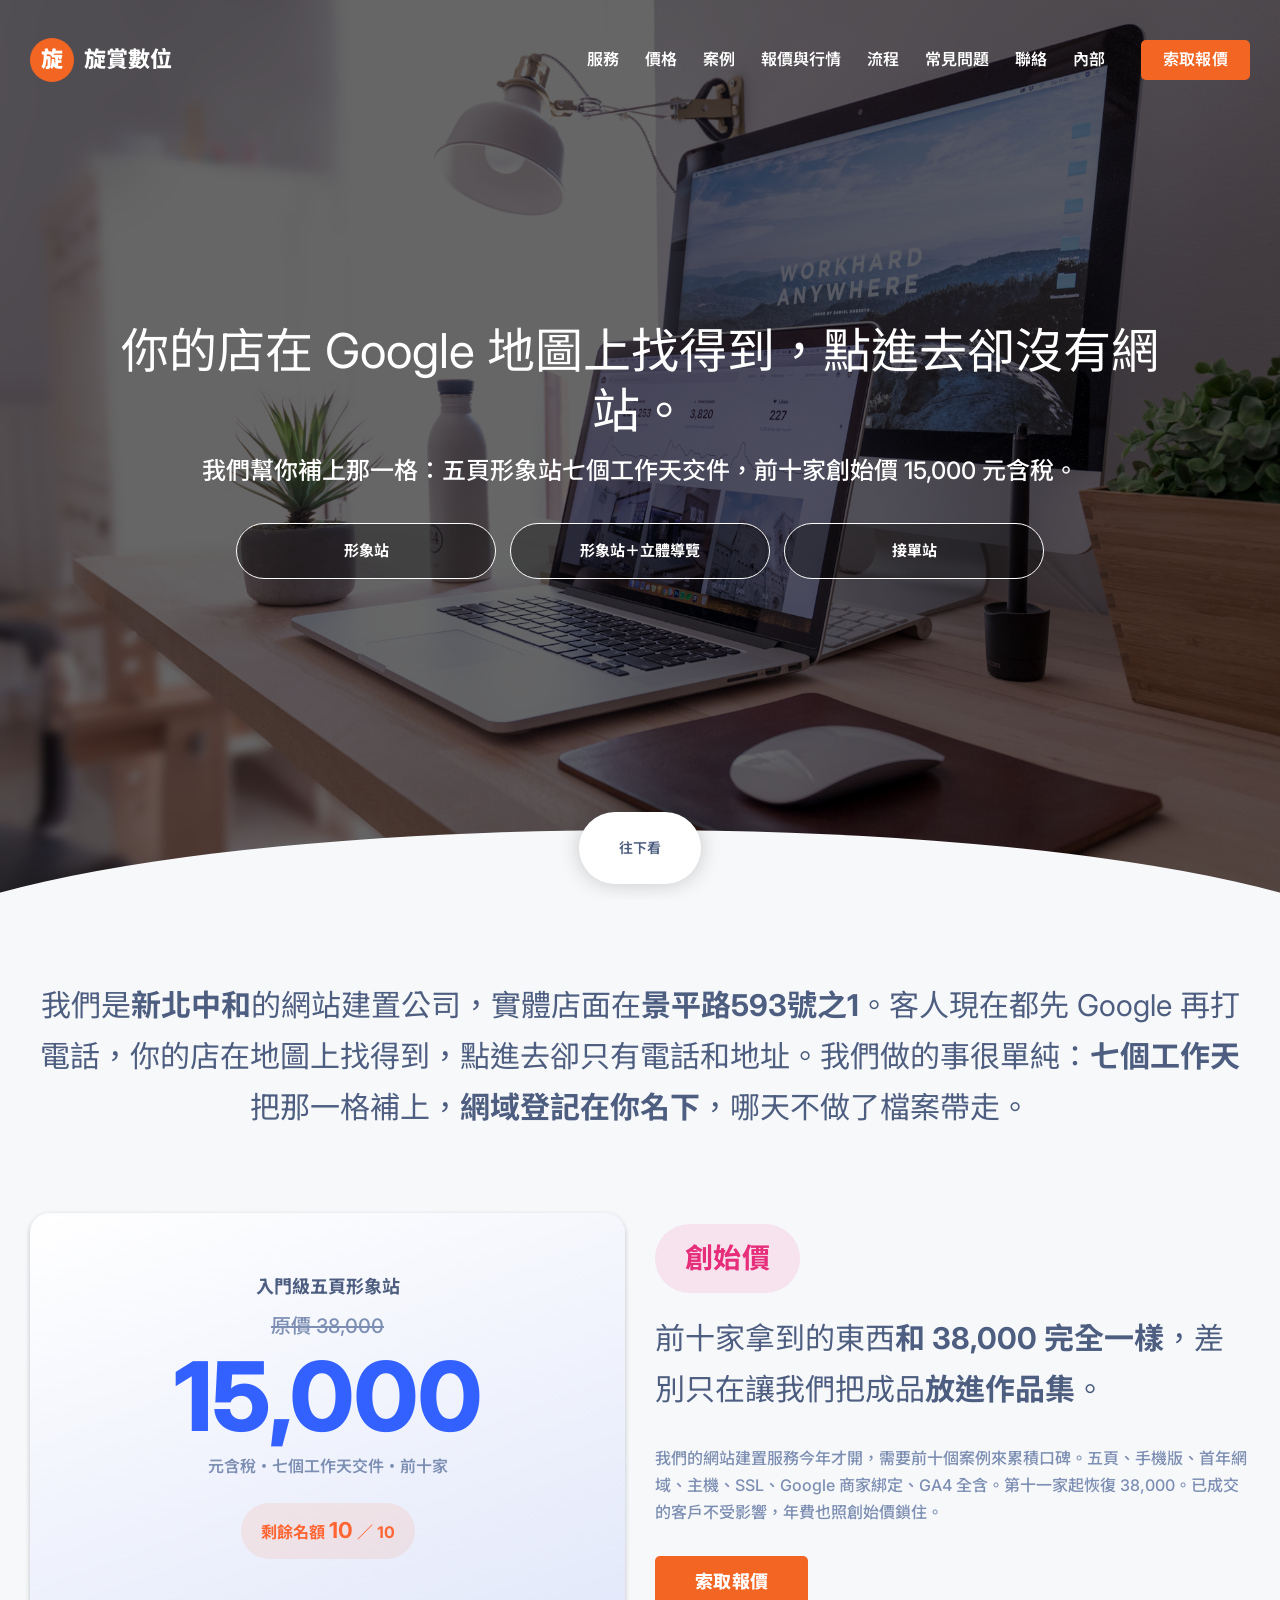
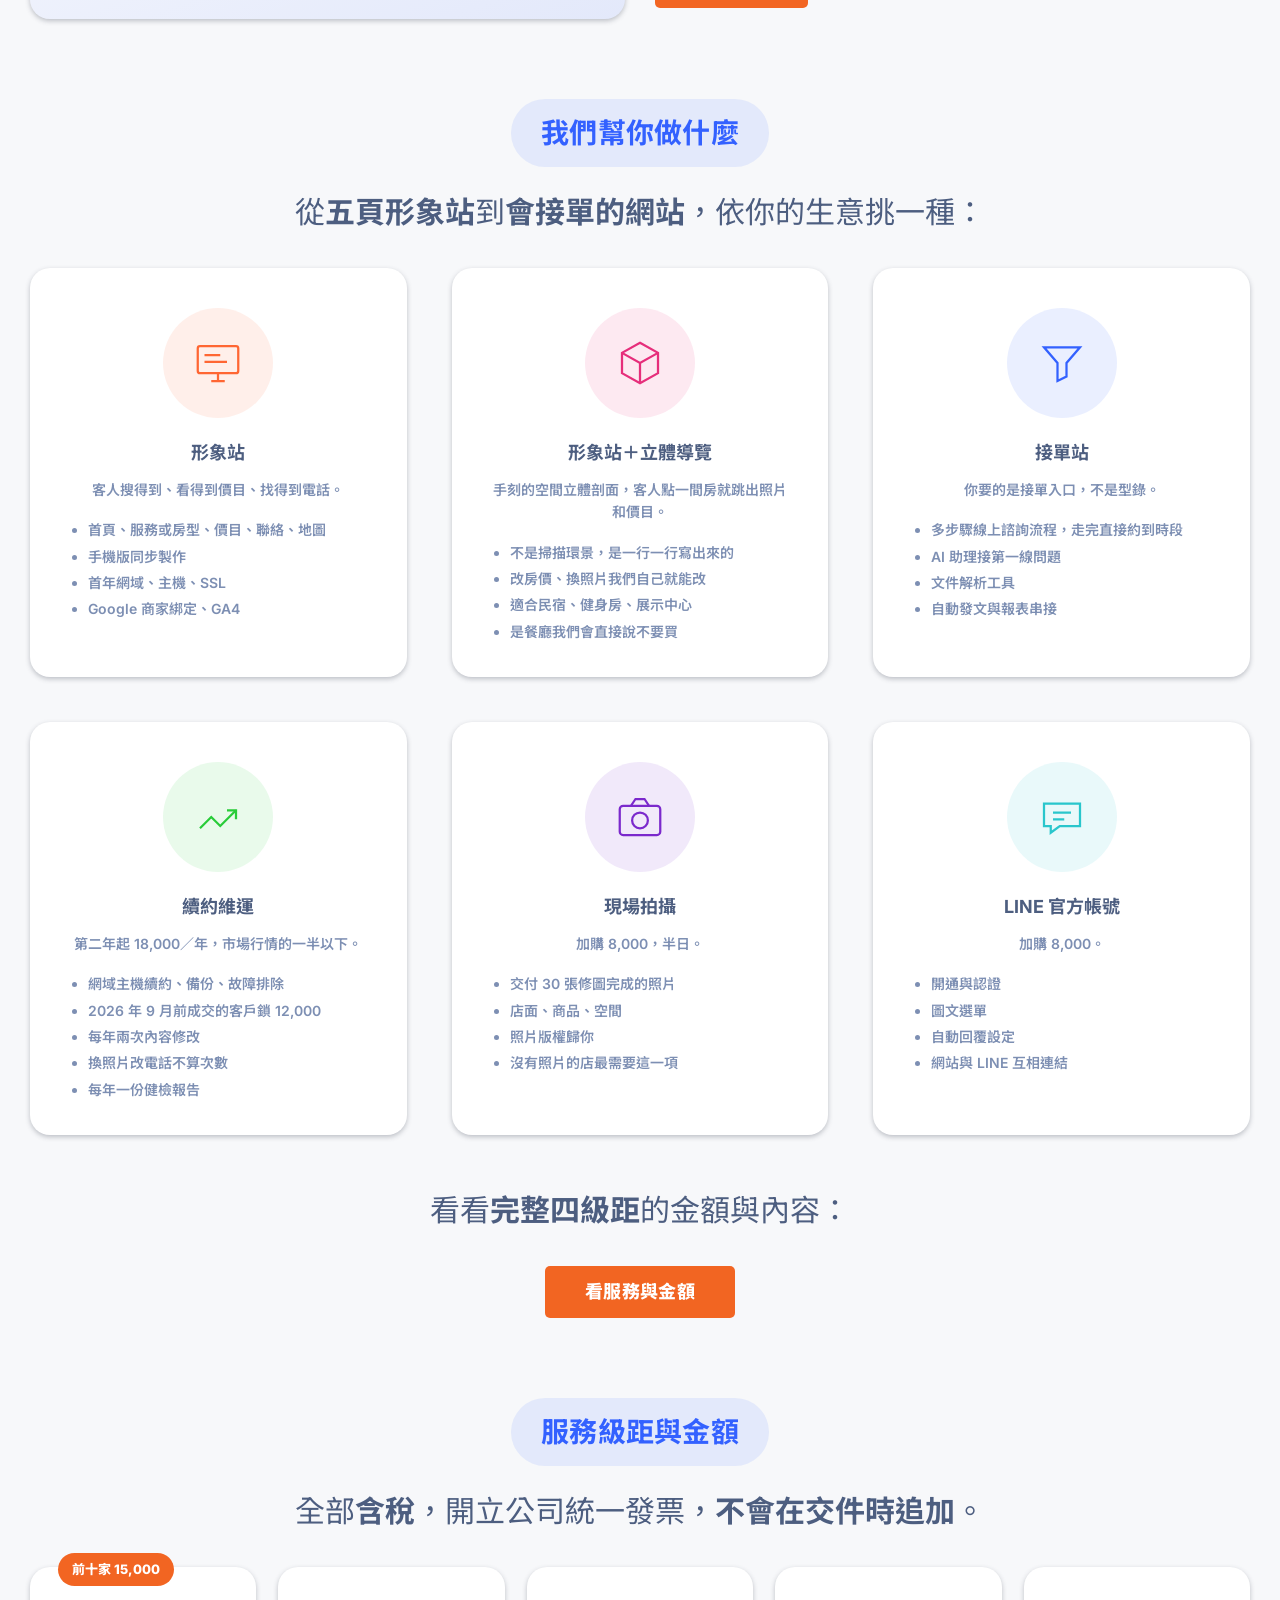
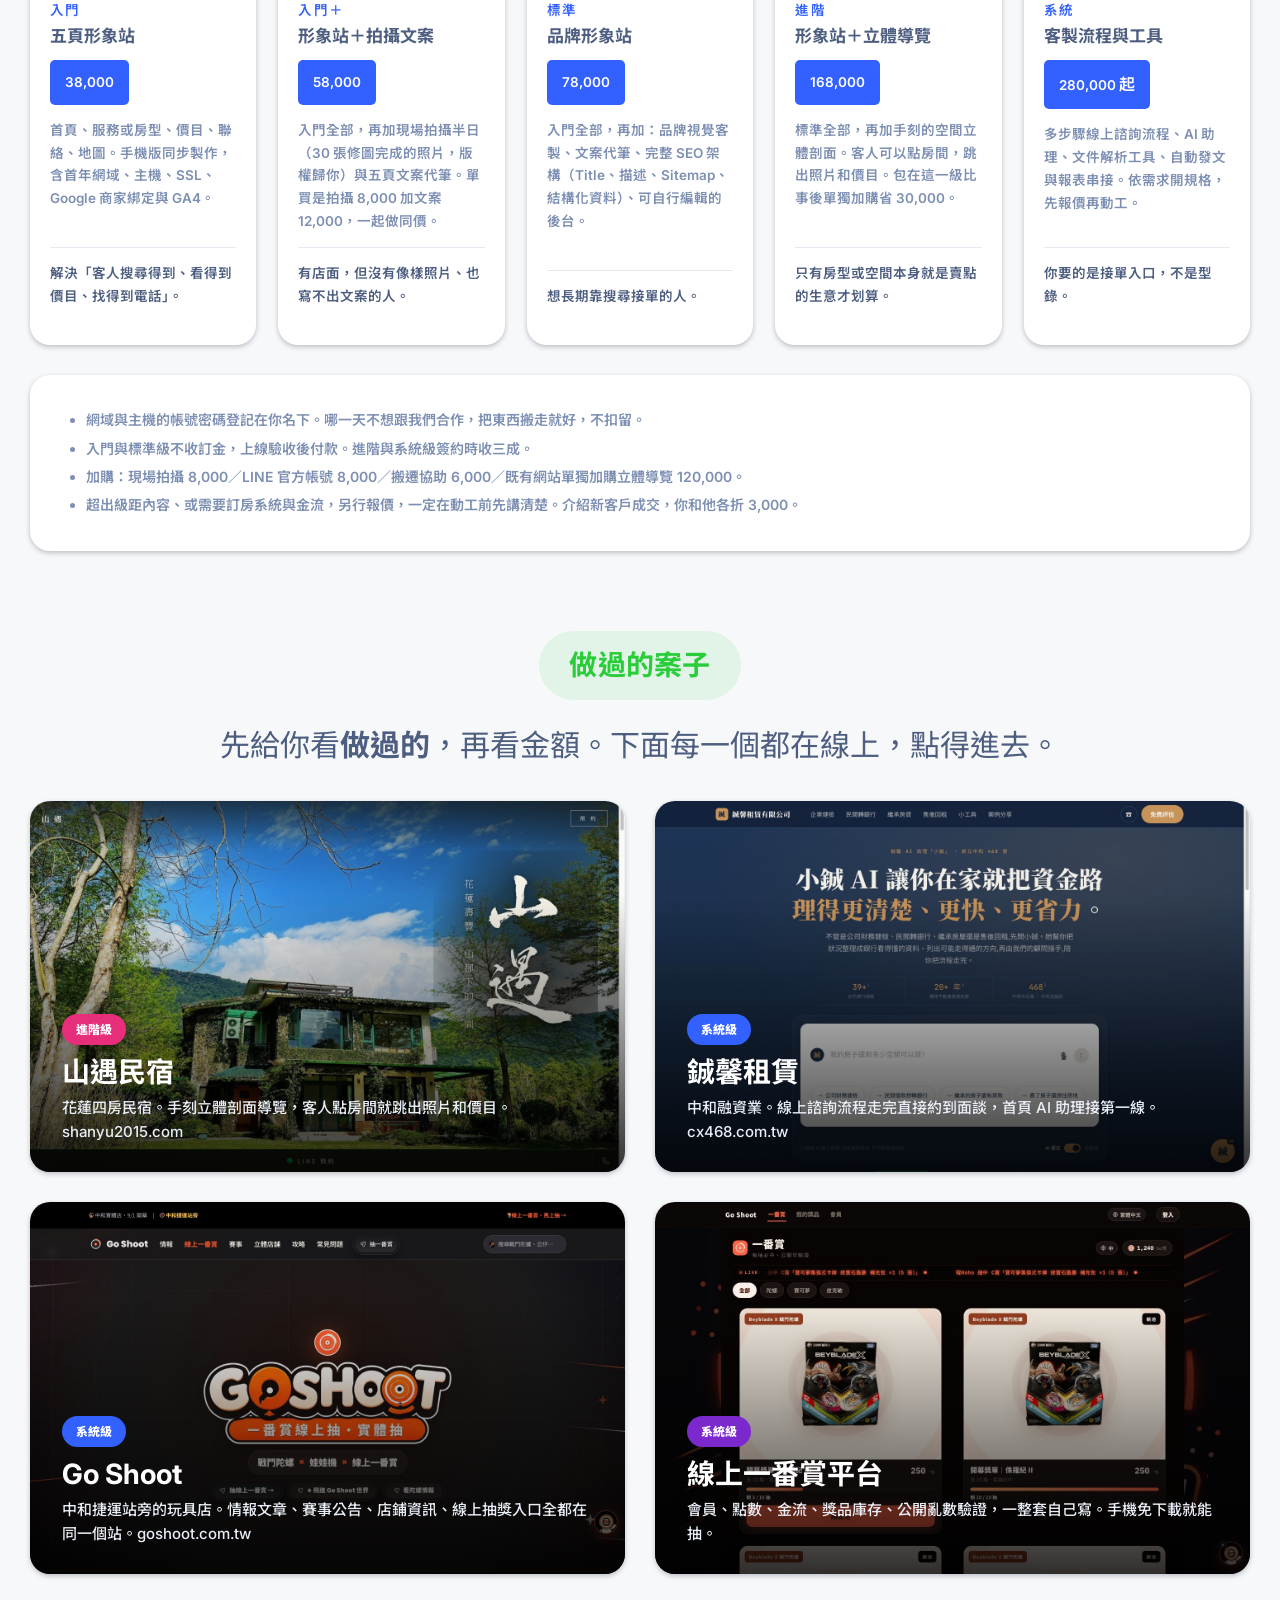
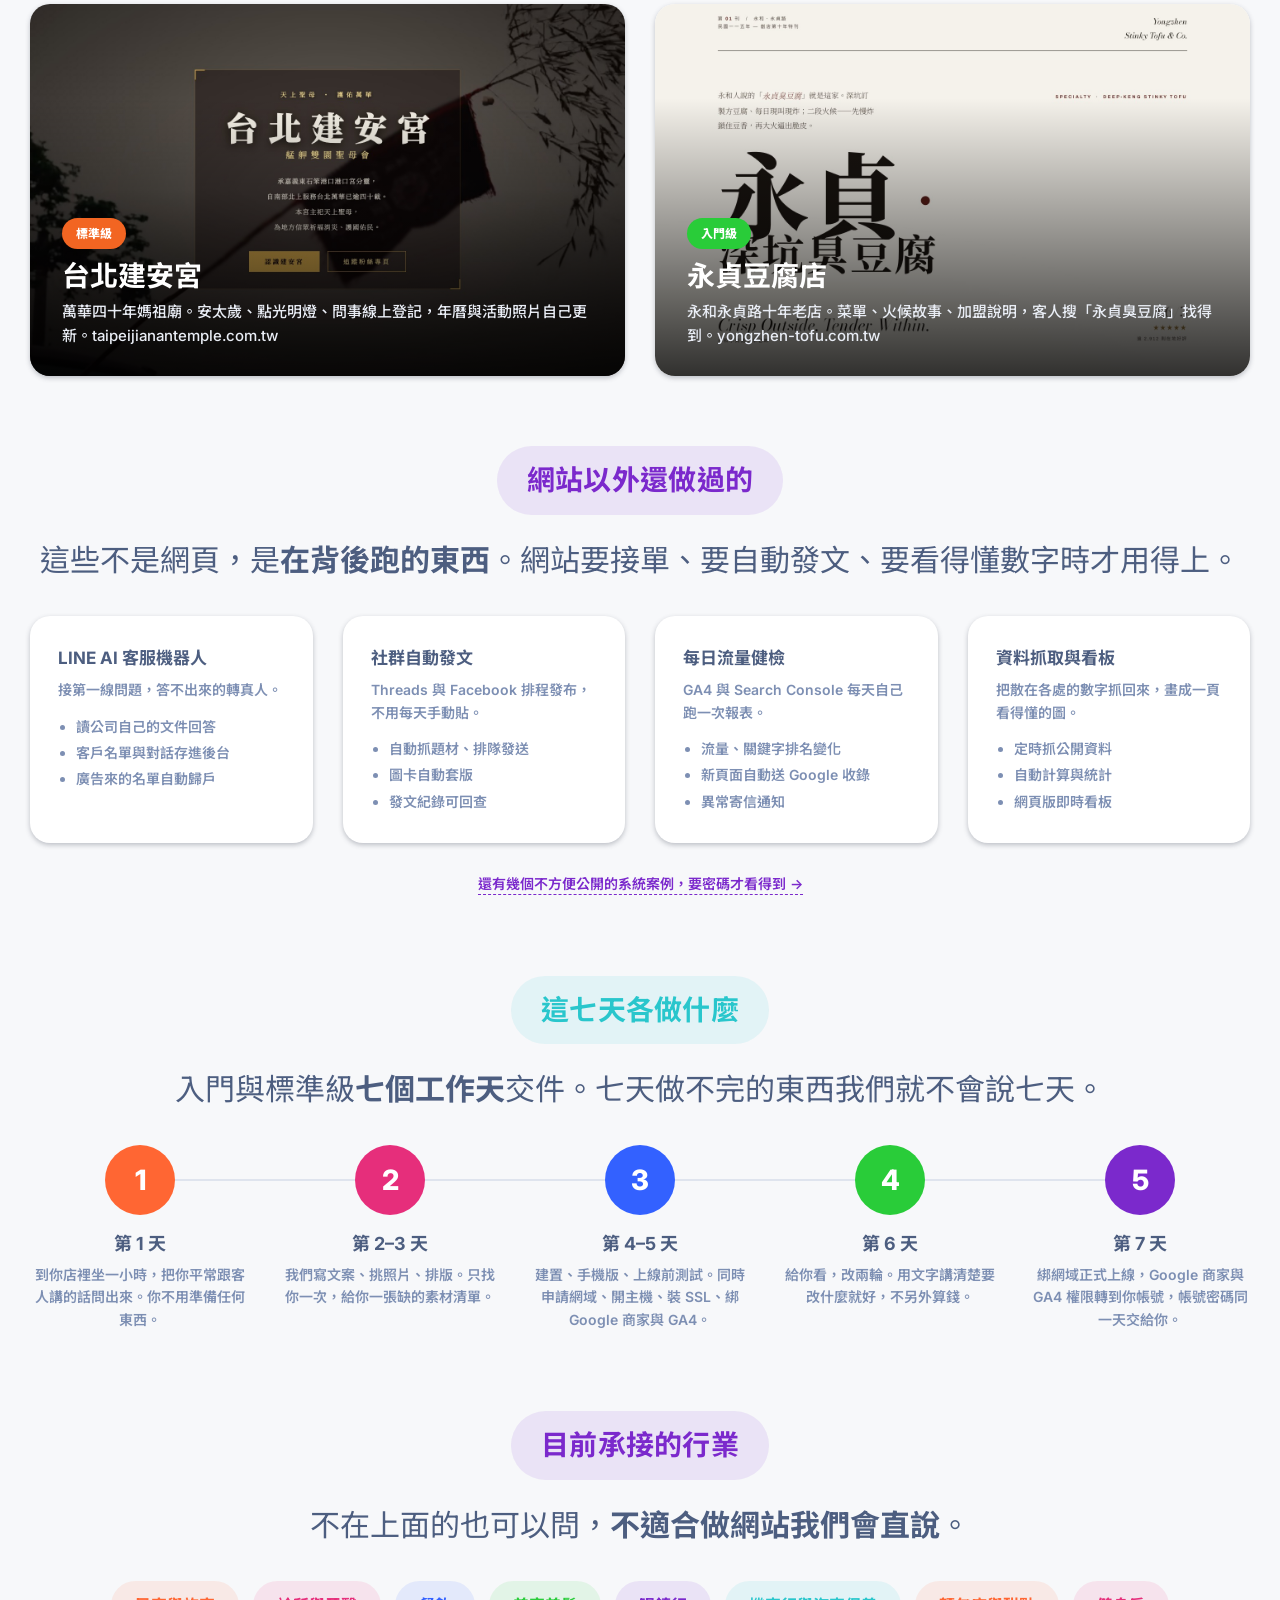
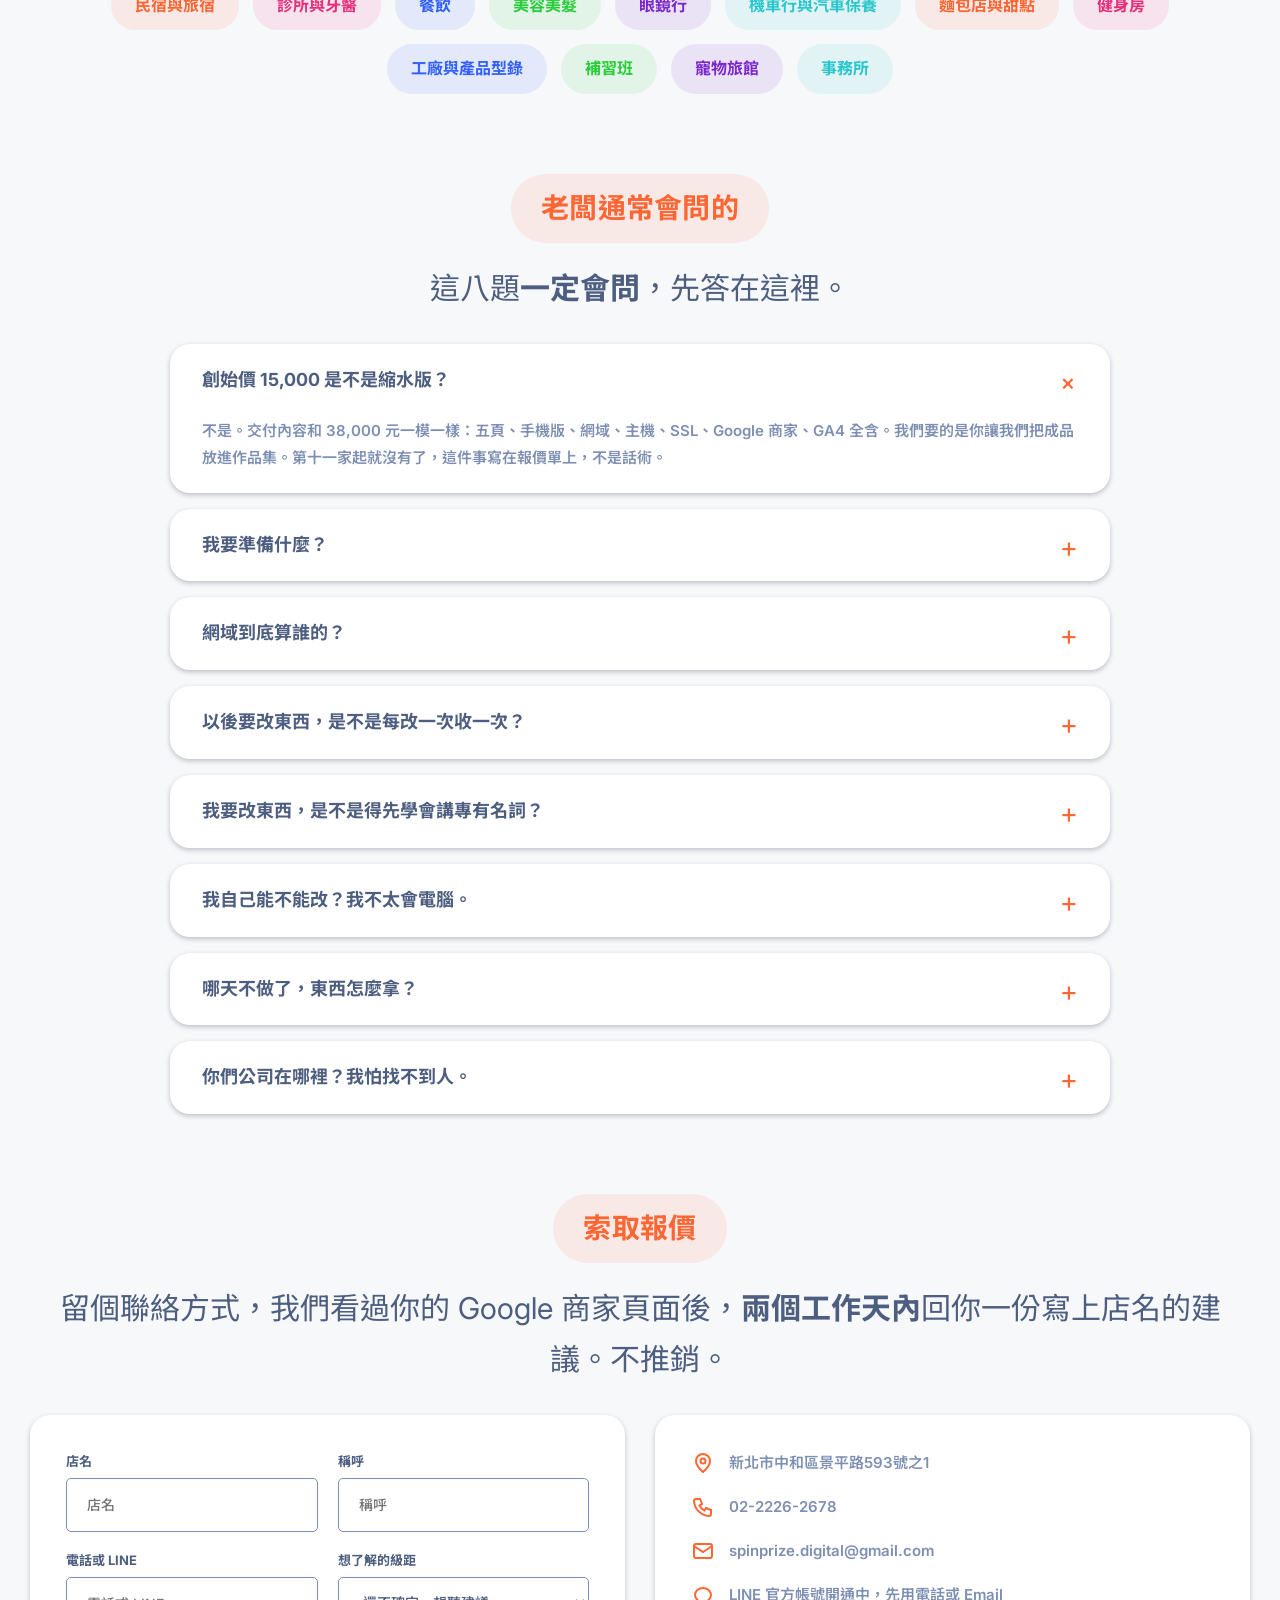
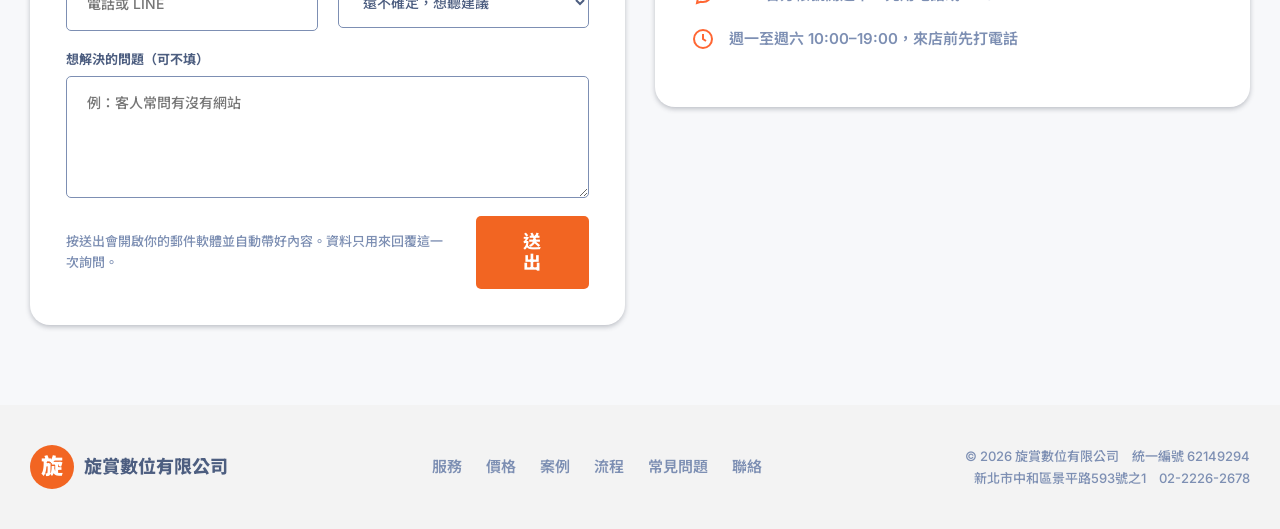
==== commit d33387af: "feat: 內部頁新增作品全集分頁，公開案例區加密碼入口連結 Co-Authored-By: Claude Opus 5 (1M context) <noreply@anthropic.com>" ====
--- a/index.html
+++ b/index.html
@@ -263,6 +263,9 @@
       <ul><li>定時抓公開資料</li><li>自動計算與統計</li><li>網頁版即時看板</li></ul>
     </div>
   </div>
+  <div class="wrap center">
+    <p class="locked"><a href="internal/">還有幾個不方便公開的系統案例，要密碼才看得到 →</a></p>
+  </div>
 </section>
 
 <!-- PROCESS -->
--- a/style.css
+++ b/style.css
@@ -138,6 +138,9 @@
 .sys h3{font-size:17px;margin-bottom:10px}
 .sys p{font-size:14px;margin-bottom:14px}
 .sys ul{padding-left:18px}
+.locked{font-size:14px;font-weight:600;color:var(--fg-body);margin:6px 0 0}
+.locked a{color:var(--purple);border-bottom:1px dashed var(--purple);padding-bottom:2px}
+.locked a:hover{color:var(--btn-orange);border-color:var(--btn-orange)}
 
 /* steps */
 .steps{display:grid;grid-template-columns:repeat(5,1fr);gap:30px;margin-top:10px;position:relative}
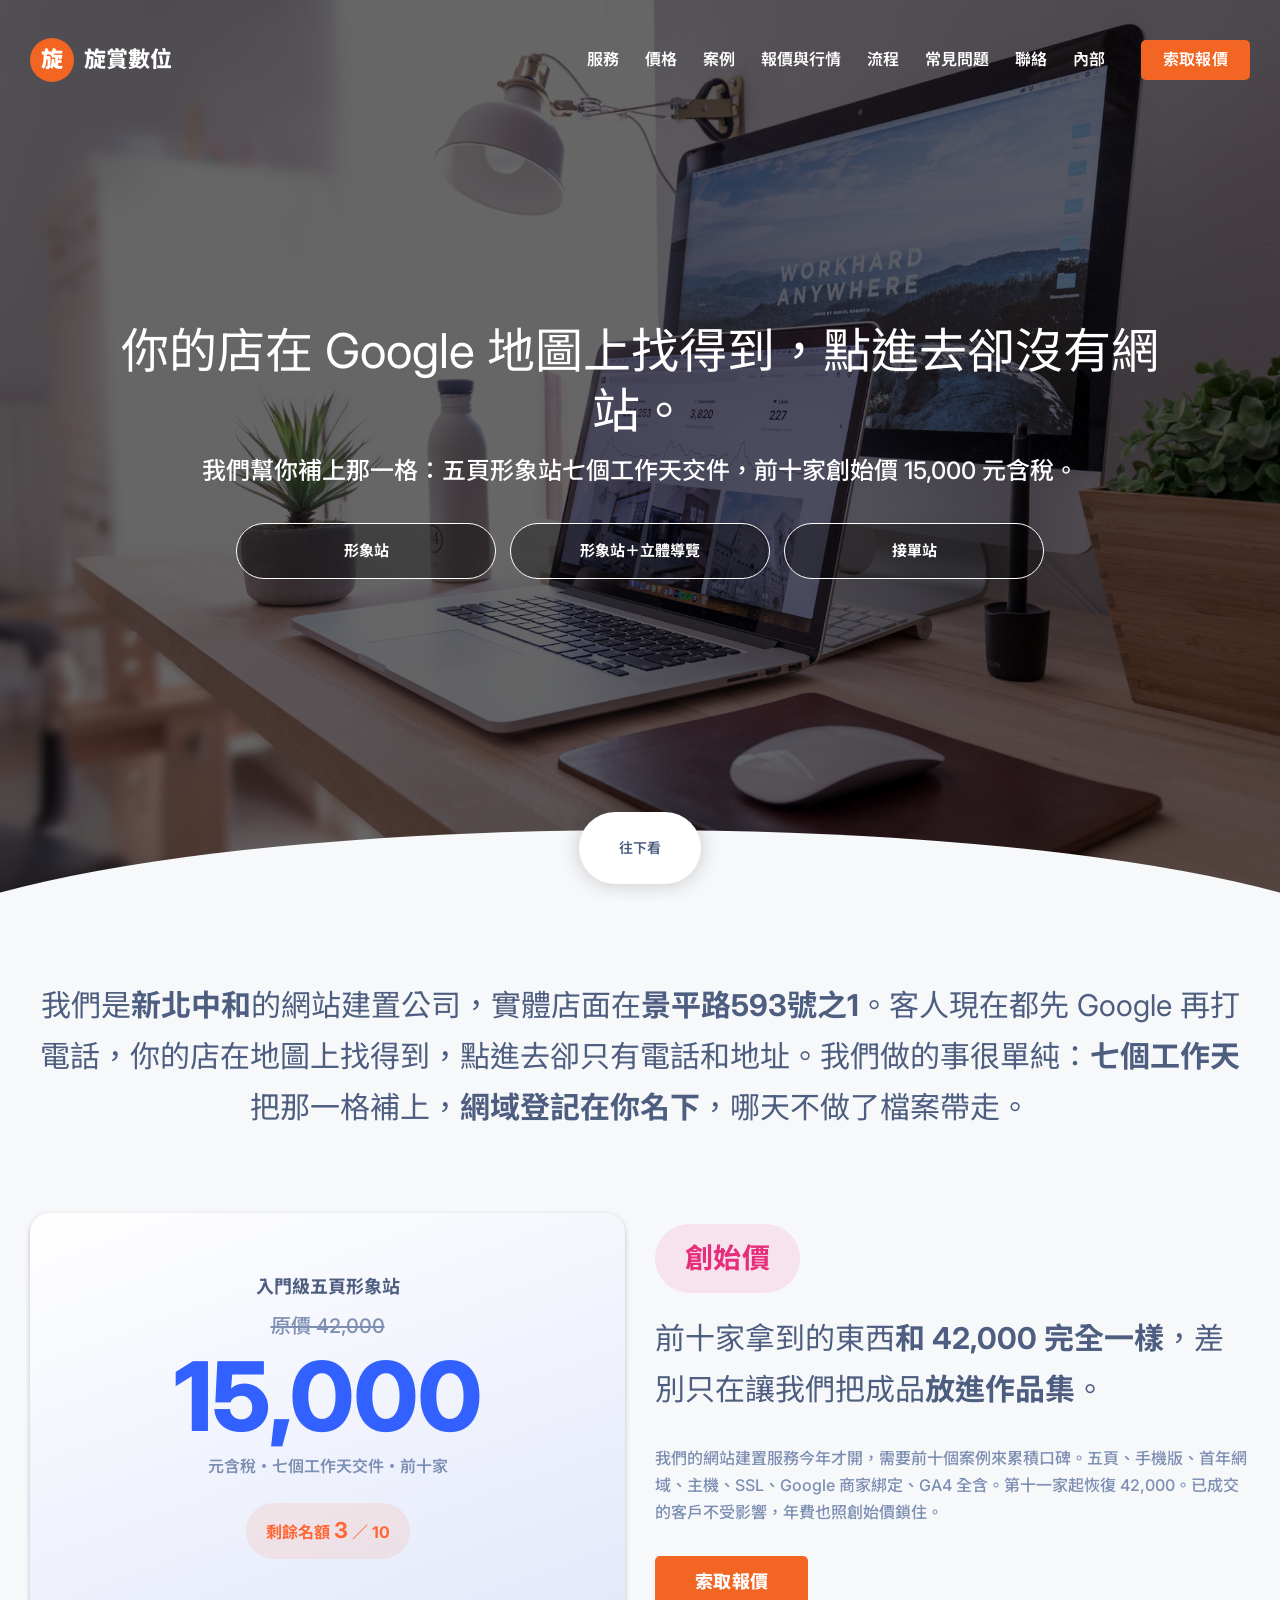
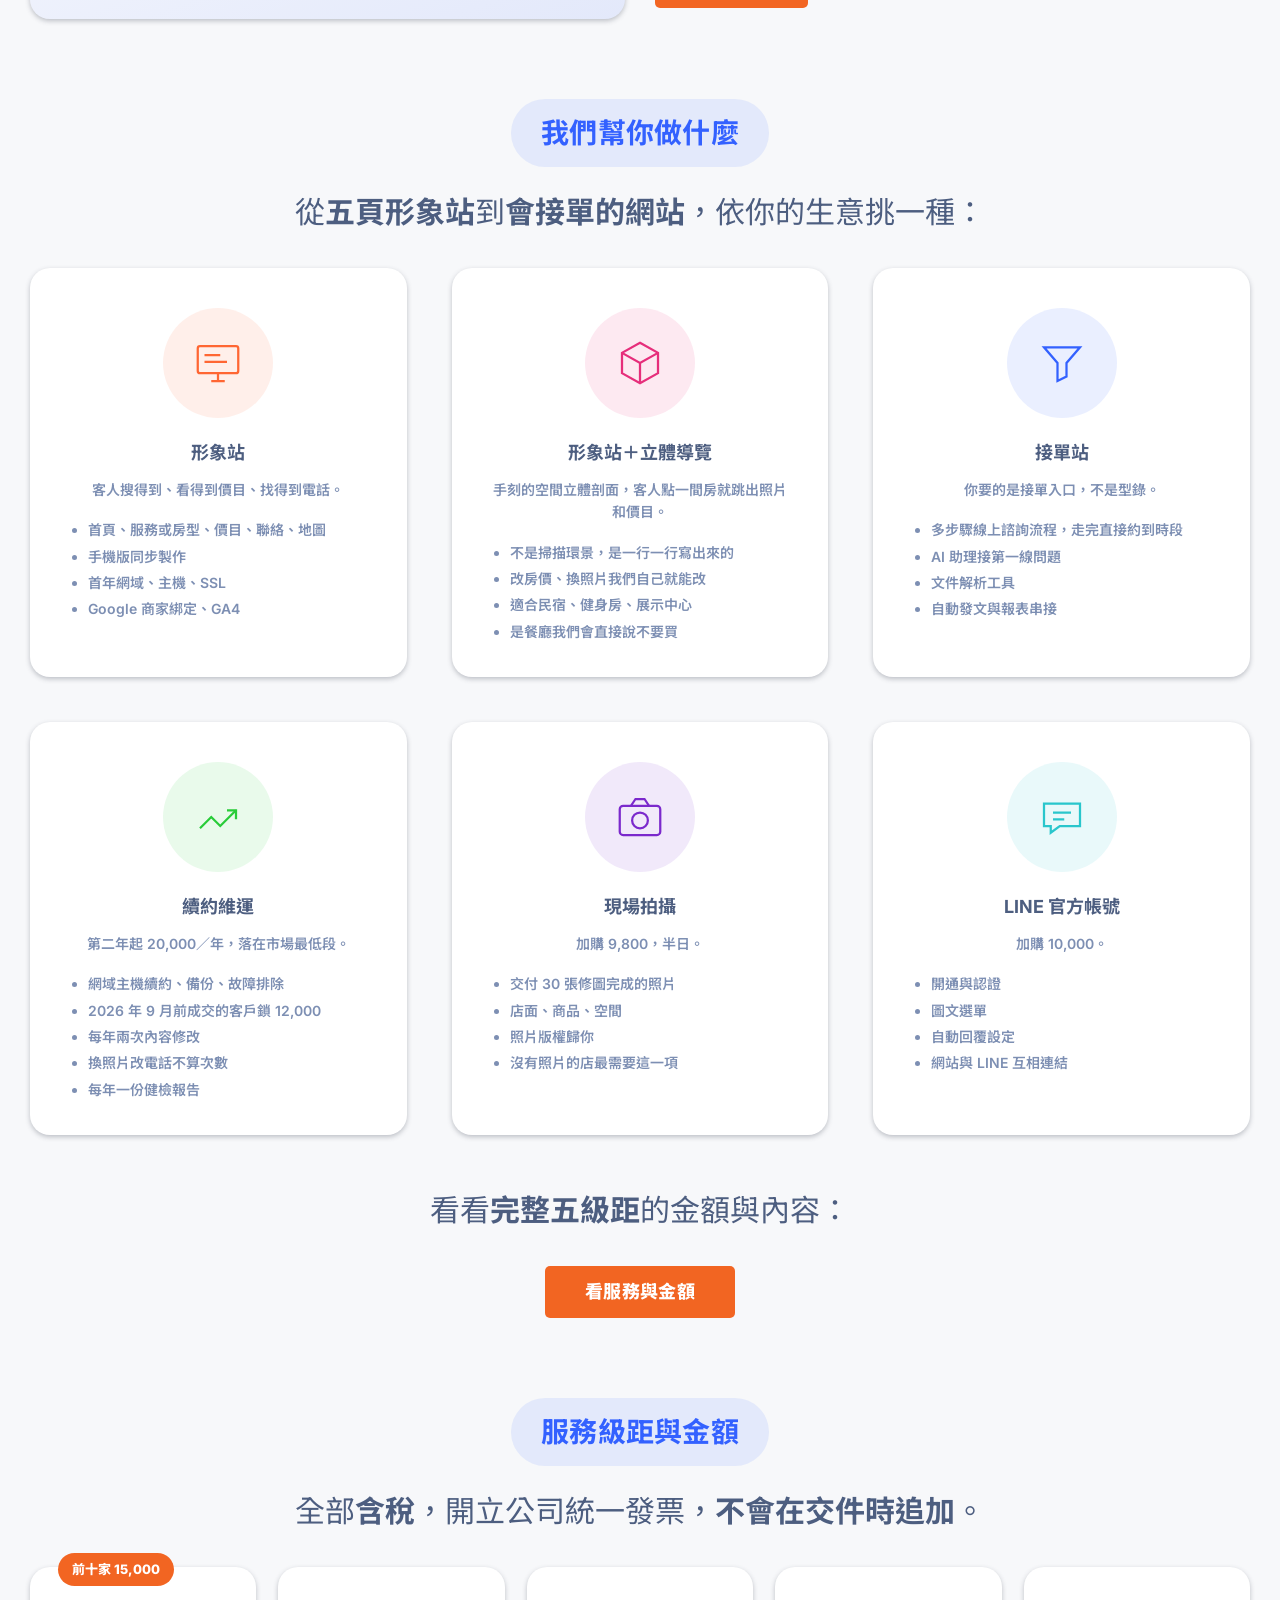
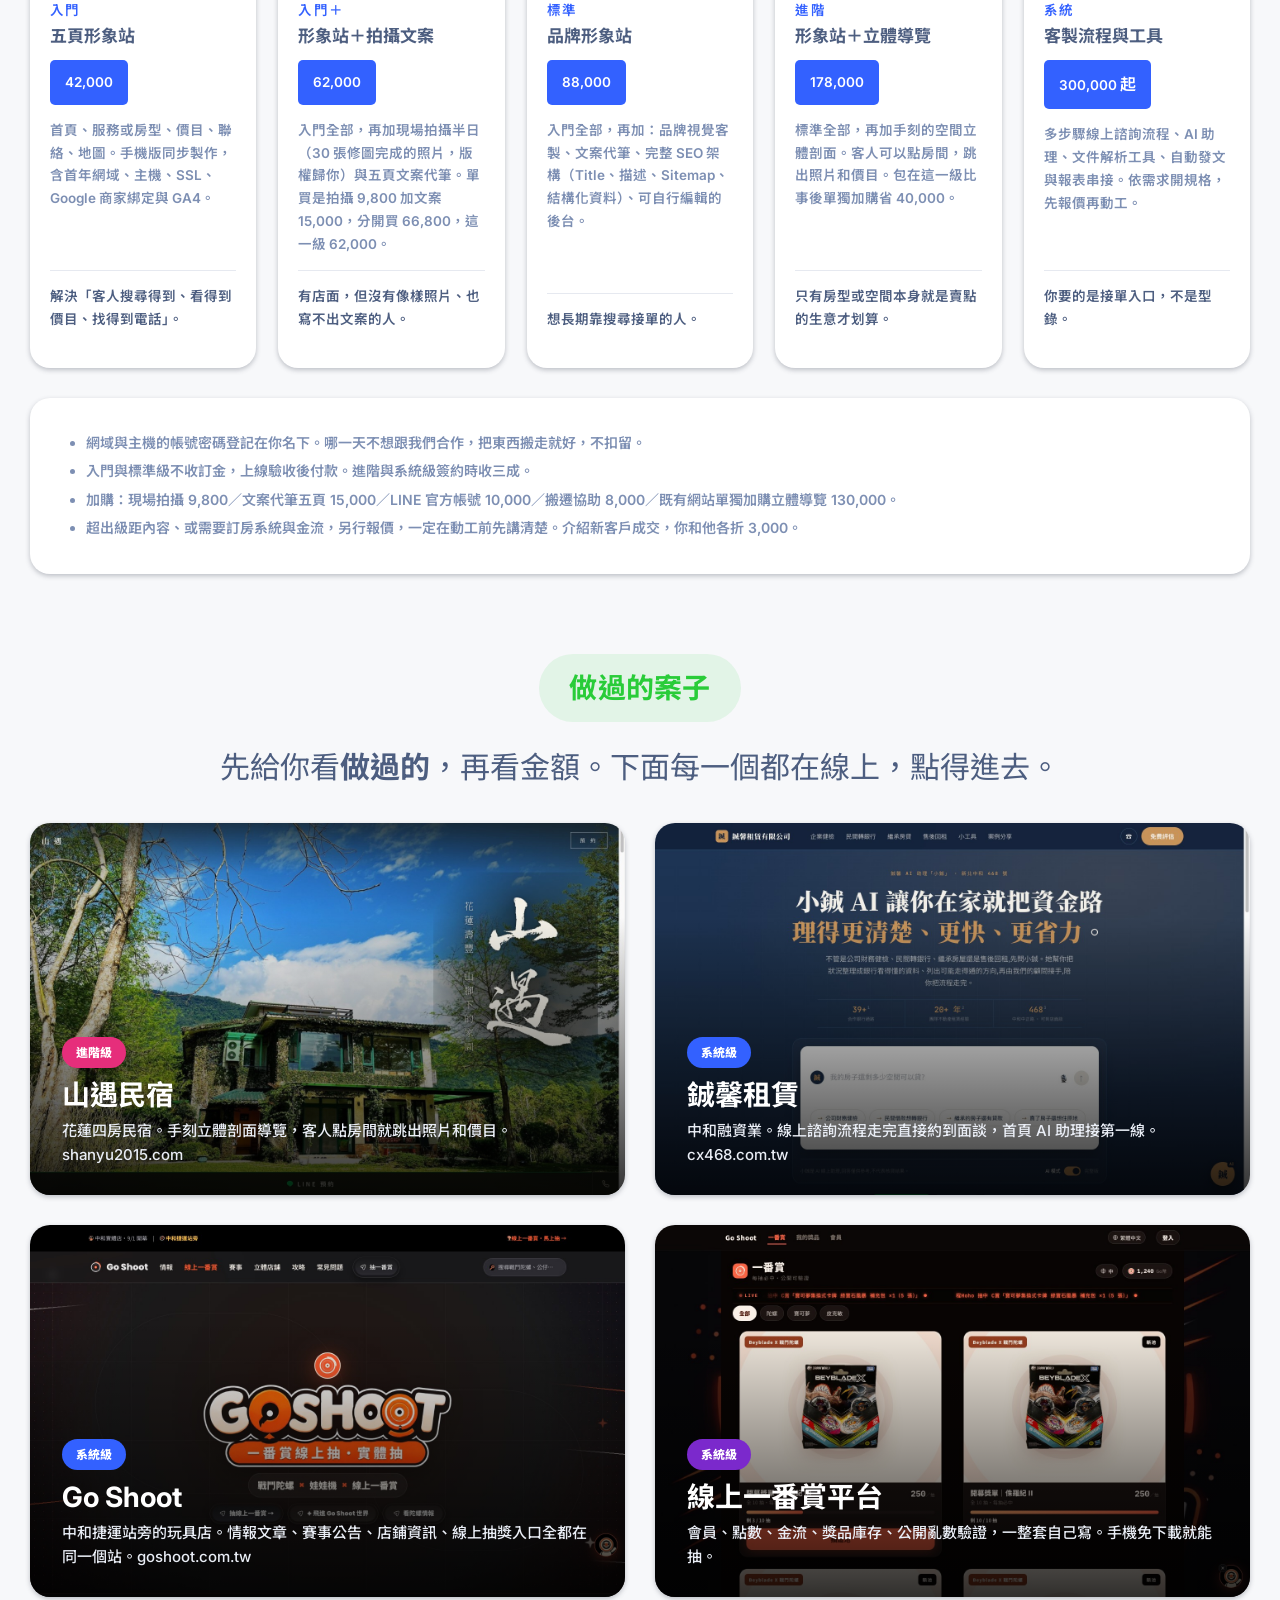
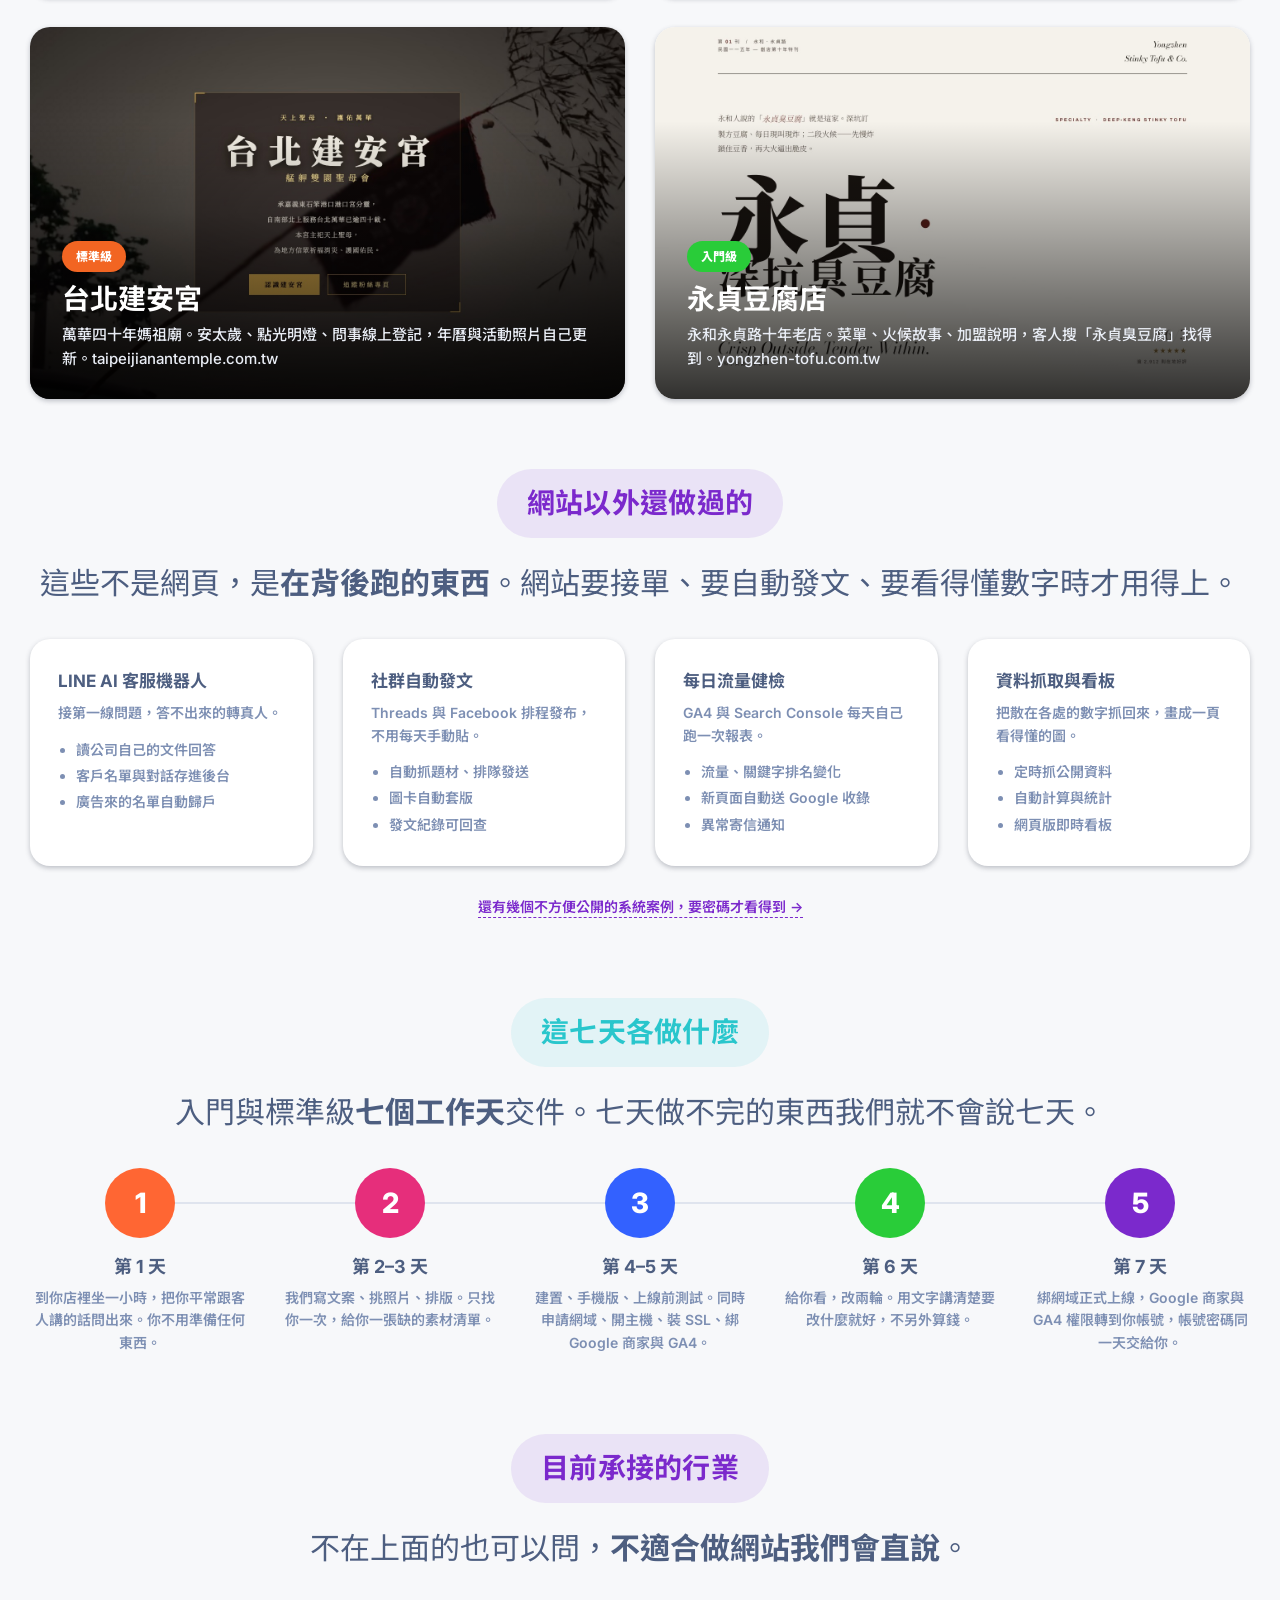
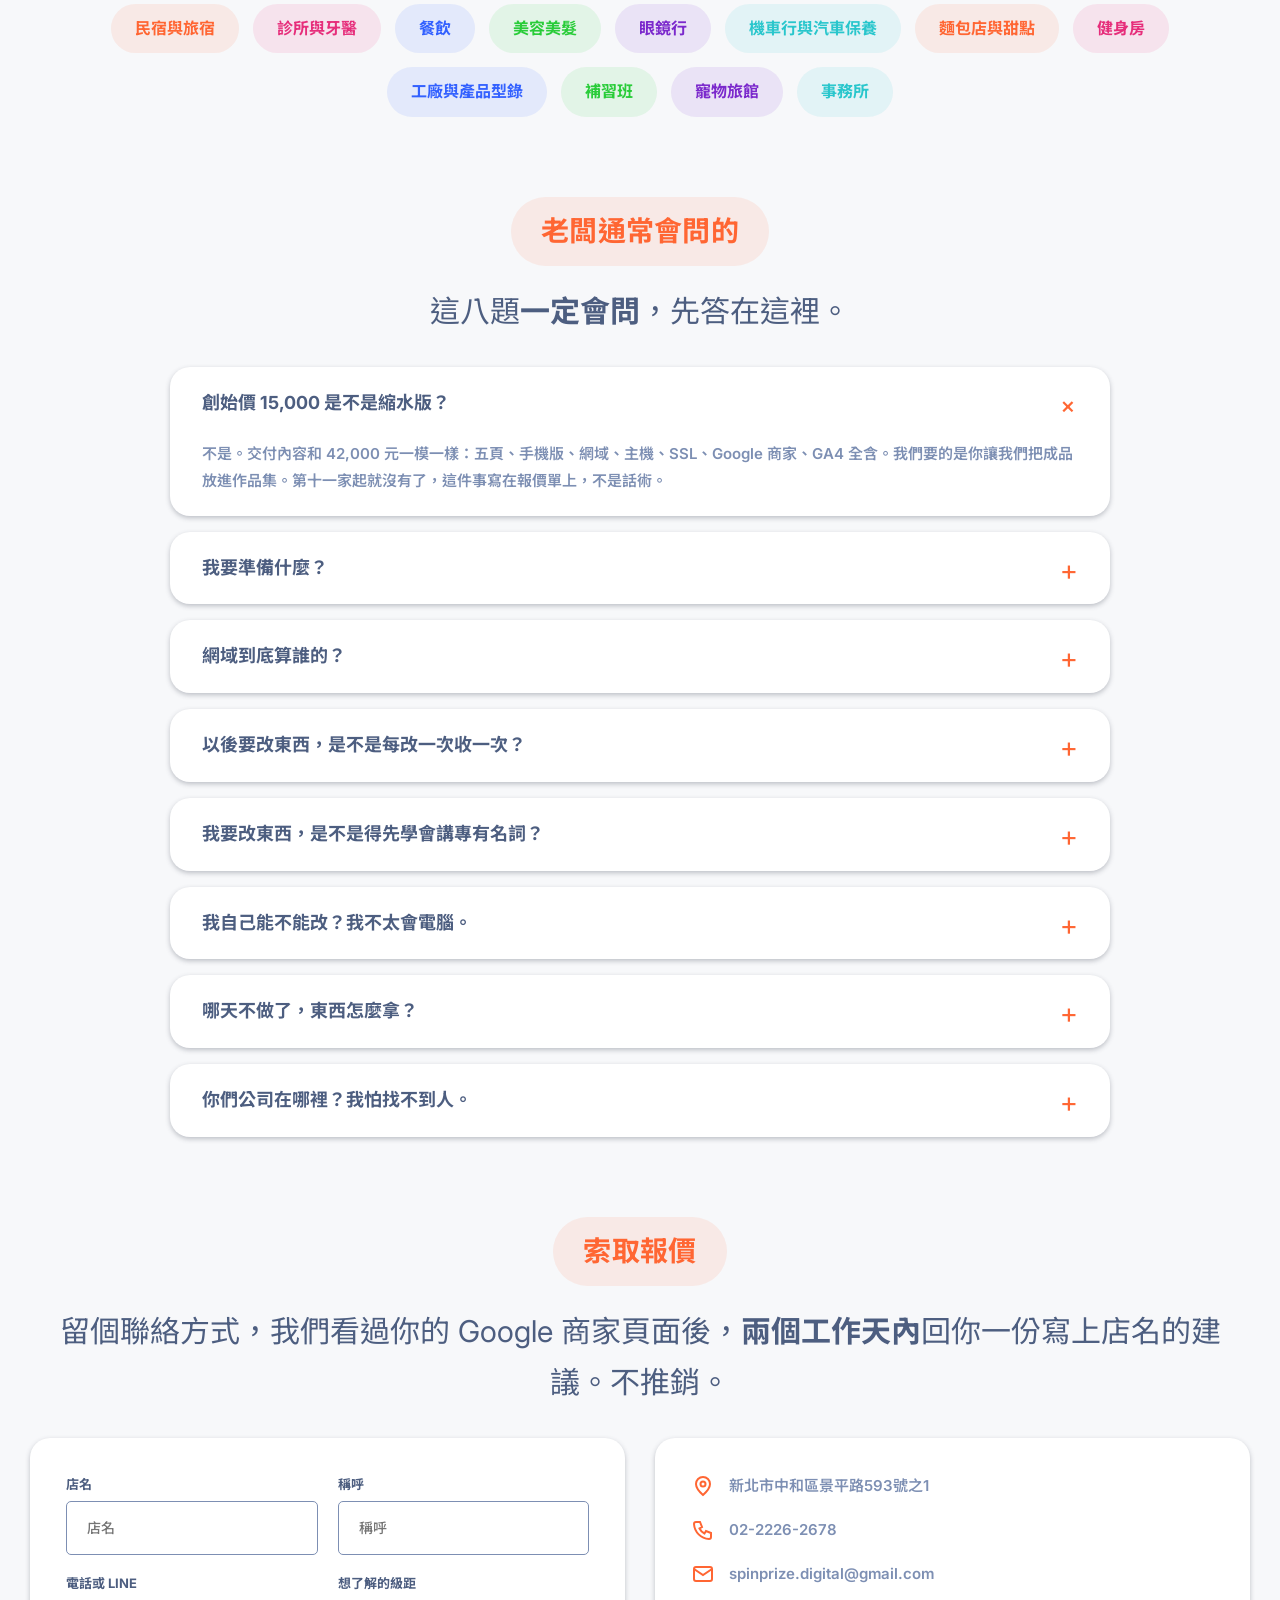
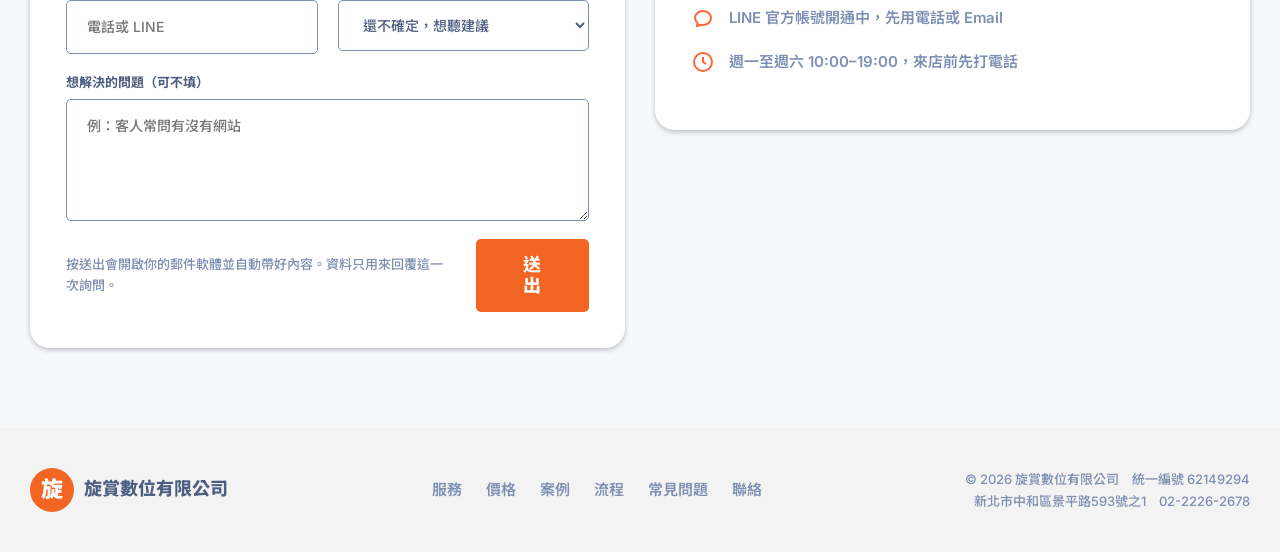
==== commit 7e8fe824: "feat: 報價調整——入門 42,000／入門＋ 62,000／標準 88,000／進階 178,000／系統 300,000 起、年費 20,000、名額 3／10 Co-Authored-By:" ====
--- a/index.html
+++ b/index.html
@@ -4,7 +4,7 @@
 <meta charset="utf-8">
 <meta name="viewport" content="width=device-width, initial-scale=1">
 <title>旋賞數位有限公司｜中和網站建置 — 五頁形象站七個工作天交件</title>
-<meta name="description" content="新北中和的網站建置公司。入門級五頁形象站 38,000，前十家創始價 15,000 含稅，七個工作天交件。網域登記在你名下，不續約檔案帶走。實體店面在景平路593號之1。">
+<meta name="description" content="新北中和的網站建置公司。入門級五頁形象站 42,000，前十家創始價 15,000 含稅，七個工作天交件。網域登記在你名下，不續約檔案帶走。實體店面在景平路593號之1。">
 <link rel="canonical" href="https://howard118008y-commits.github.io/spinprize/">
 <meta property="og:type" content="website">
 <meta property="og:title" content="旋賞數位｜中和網站建置，五頁形象站七個工作天">
@@ -28,7 +28,7 @@
   "taxID": "62149294",
   "address": {"@type": "PostalAddress", "streetAddress": "景平路593號之1", "addressLocality": "中和區", "addressRegion": "新北市", "addressCountry": "TW"},
   "areaServed": ["中和區", "永和區", "板橋區", "新北市", "台北市"],
-  "priceRange": "NT$15,000–280,000",
+  "priceRange": "NT$15,000–300,000",
   "makesOffer": [
     {"@type": "Offer", "name": "入門級 五頁形象站", "price": "38000", "priceCurrency": "TWD"},
     {"@type": "Offer", "name": "入門＋ 五頁形象站＋拍攝文案", "price": "58000", "priceCurrency": "TWD"},
@@ -89,15 +89,15 @@
   <div class="wrap two">
     <div class="card visual">
       <p class="v-k">入門級五頁形象站</p>
-      <p class="v-old">原價 38,000</p>
+      <p class="v-old">原價 42,000</p>
       <p class="v-new">15,000</p>
       <p class="v-note">元含稅・七個工作天交件・前十家</p>
-      <p class="v-left">剩餘名額 <b>10</b> ／ 10</p>
+      <p class="v-left">剩餘名額 <b>3</b> ／ 10</p>
     </div>
     <div>
       <p class="pill-h pill-red">創始價</p>
-      <p class="lead">前十家拿到的東西<b>和 38,000 完全一樣</b>，差別只在讓我們把成品<b>放進作品集</b>。</p>
-      <p class="body">我們的網站建置服務今年才開，需要前十個案例來累積口碑。五頁、手機版、首年網域、主機、SSL、Google 商家綁定、GA4 全含。第十一家起恢復 38,000。已成交的客戶不受影響，年費也照創始價鎖住。</p>
+      <p class="lead">前十家拿到的東西<b>和 42,000 完全一樣</b>，差別只在讓我們把成品<b>放進作品集</b>。</p>
+      <p class="body">我們的網站建置服務今年才開，需要前十個案例來累積口碑。五頁、手機版、首年網域、主機、SSL、Google 商家綁定、GA4 全含。第十一家起恢復 42,000。已成交的客戶不受影響，年費也照創始價鎖住。</p>
       <a class="btn btn-orange" href="#contact">索取報價</a>
     </div>
   </div>
@@ -131,24 +131,24 @@
     <div class="card svc">
       <div class="ico ico-green"><svg viewBox="0 0 48 48" fill="none" stroke="currentColor" stroke-width="2"><path d="M8 34l10-10 8 8 14-14"/><path d="M32 18h8v8"/></svg></div>
       <h3>續約維運</h3>
-      <p>第二年起 18,000／年，市場行情的一半以下。</p>
+      <p>第二年起 20,000／年，落在市場最低段。</p>
       <ul><li>網域主機續約、備份、故障排除</li><li>2026 年 9 月前成交的客戶鎖 12,000</li><li>每年兩次內容修改</li><li>換照片改電話不算次數</li><li>每年一份健檢報告</li></ul>
     </div>
     <div class="card svc">
       <div class="ico ico-purple"><svg viewBox="0 0 48 48" fill="none" stroke="currentColor" stroke-width="2"><rect x="6" y="14" width="36" height="26" rx="3"/><path d="M16 14l4-6h8l4 6"/><circle cx="24" cy="27" r="7"/></svg></div>
       <h3>現場拍攝</h3>
-      <p>加購 8,000，半日。</p>
+      <p>加購 9,800，半日。</p>
       <ul><li>交付 30 張修圖完成的照片</li><li>店面、商品、空間</li><li>照片版權歸你</li><li>沒有照片的店最需要這一項</li></ul>
     </div>
     <div class="card svc">
       <div class="ico ico-turq"><svg viewBox="0 0 48 48" fill="none" stroke="currentColor" stroke-width="2"><path d="M8 12h32v20H22l-8 6v-6H8z"/><path d="M16 20h16M16 26h10"/></svg></div>
       <h3>LINE 官方帳號</h3>
-      <p>加購 8,000。</p>
+      <p>加購 10,000。</p>
       <ul><li>開通與認證</li><li>圖文選單</li><li>自動回覆設定</li><li>網站與 LINE 互相連結</li></ul>
     </div>
   </div>
   <div class="wrap center">
-    <p class="lead">看看<b>完整四級距</b>的金額與內容：</p>
+    <p class="lead">看看<b>完整五級距</b>的金額與內容：</p>
     <a class="btn btn-orange" href="#pricing">看服務與金額</a>
   </div>
 </section>
@@ -163,31 +163,31 @@
     <div class="card tier">
       <span class="ribbon">前十家 15,000</span>
       <p class="t-k">入門</p><h3>五頁形象站</h3>
-      <p class="stat">38,000</p>
+      <p class="stat">42,000</p>
       <p>首頁、服務或房型、價目、聯絡、地圖。手機版同步製作，含首年網域、主機、SSL、Google 商家綁定與 GA4。</p>
       <p class="fit">解決「客人搜尋得到、看得到價目、找得到電話」。</p>
     </div>
     <div class="card tier">
       <p class="t-k">入門＋</p><h3>形象站＋拍攝文案</h3>
-      <p class="stat">58,000</p>
-      <p>入門全部，再加現場拍攝半日（30 張修圖完成的照片，版權歸你）與五頁文案代筆。單買是拍攝 8,000 加文案 12,000，一起做同價。</p>
+      <p class="stat">62,000</p>
+      <p>入門全部，再加現場拍攝半日（30 張修圖完成的照片，版權歸你）與五頁文案代筆。單買是拍攝 9,800 加文案 15,000，分開買 66,800，這一級 62,000。</p>
       <p class="fit">有店面，但沒有像樣照片、也寫不出文案的人。</p>
     </div>
     <div class="card tier">
       <p class="t-k">標準</p><h3>品牌形象站</h3>
-      <p class="stat">78,000</p>
+      <p class="stat">88,000</p>
       <p>入門全部，再加：品牌視覺客製、文案代筆、完整 SEO 架構（Title、描述、Sitemap、結構化資料）、可自行編輯的後台。</p>
       <p class="fit">想長期靠搜尋接單的人。</p>
     </div>
     <div class="card tier">
       <p class="t-k">進階</p><h3>形象站＋立體導覽</h3>
-      <p class="stat">168,000</p>
-      <p>標準全部，再加手刻的空間立體剖面。客人可以點房間，跳出照片和價目。包在這一級比事後單獨加購省 30,000。</p>
+      <p class="stat">178,000</p>
+      <p>標準全部，再加手刻的空間立體剖面。客人可以點房間，跳出照片和價目。包在這一級比事後單獨加購省 40,000。</p>
       <p class="fit">只有房型或空間本身就是賣點的生意才划算。</p>
     </div>
     <div class="card tier">
       <p class="t-k">系統</p><h3>客製流程與工具</h3>
-      <p class="stat">280,000 <small>起</small></p>
+      <p class="stat">300,000 <small>起</small></p>
       <p>多步驟線上諮詢流程、AI 助理、文件解析工具、自動發文與報表串接。依需求開規格，先報價再動工。</p>
       <p class="fit">你要的是接單入口，不是型錄。</p>
     </div>
@@ -197,7 +197,7 @@
       <ul>
         <li>網域與主機的帳號密碼登記在你名下。哪一天不想跟我們合作，把東西搬走就好，不扣留。</li>
         <li>入門與標準級不收訂金，上線驗收後付款。進階與系統級簽約時收三成。</li>
-        <li>加購：現場拍攝 8,000／LINE 官方帳號 8,000／搬遷協助 6,000／既有網站單獨加購立體導覽 120,000。</li>
+        <li>加購：現場拍攝 9,800／文案代筆五頁 15,000／LINE 官方帳號 10,000／搬遷協助 8,000／既有網站單獨加購立體導覽 130,000。</li>
         <li>超出級距內容、或需要訂房系統與金流，另行報價，一定在動工前先講清楚。介紹新客戶成交，你和他各折 3,000。</li>
       </ul>
     </div>
@@ -301,13 +301,13 @@
     <p class="lead">這八題<b>一定會問</b>，先答在這裡。</p>
   </div>
   <div class="wrap faq">
-    <details class="card" open><summary>創始價 15,000 是不是縮水版？</summary><p>不是。交付內容和 38,000 元一模一樣：五頁、手機版、網域、主機、SSL、Google 商家、GA4 全含。我們要的是你讓我們把成品放進作品集。第十一家起就沒有了，這件事寫在報價單上，不是話術。</p></details>
+    <details class="card" open><summary>創始價 15,000 是不是縮水版？</summary><p>不是。交付內容和 42,000 元一模一樣：五頁、手機版、網域、主機、SSL、Google 商家、GA4 全含。我們要的是你讓我們把成品放進作品集。第十一家起就沒有了，這件事寫在報價單上，不是話術。</p></details>
     <details class="card"><summary>我要準備什麼？</summary><p>不用準備。第一天我們到店裡坐一個小時，你講話就好。第二、三天我們會列一張缺的素材清單給你，通常是三到五張照片。沒有照片可以加購現場拍攝。</p></details>
     <details class="card"><summary>網域到底算誰的？</summary><p>你的。登記你或你公司，帳號密碼交給你，這一點寫進合約。你隨時可以上網查 whois 驗證，不用聽我們說。市面上有些同業把網域壓在自己手上當籌碼，我們不做這種事。</p></details>
-    <details class="card"><summary>以後要改東西，是不是每改一次收一次？</summary><p>第一年不收。第二年起年費 18,000，含兩次比較大的改版。換一張照片、改個電話、調個價格，這種不算次數。市場行情的網站維運大約兩萬到四萬一年，我們收 18,000；2026 年 9 月前成交的客戶鎖在 12,000。</p></details>
+    <details class="card"><summary>以後要改東西，是不是每改一次收一次？</summary><p>第一年不收。第二年起年費 20,000，含兩次比較大的改版。換一張照片、改個電話、調個價格，這種不算次數。市場行情的網站維運大約兩萬到四萬一年，我們收 20,000，落在最低那一段；2026 年 9 月前成交的客戶鎖在 12,000。</p></details>
     <details class="card"><summary>我要改東西，是不是得先學會講專有名詞？</summary><p>不用。用文字把想要的效果講明白，附上圖片就改得成。真的講不出來，把你覺得好看的別人的網站拍給我們看，我們看得懂。</p></details>
     <details class="card"><summary>我自己能不能改？我不太會電腦。</summary><p>可以。交件時附一頁操作說明，換照片和改文字都是後台點一點的事。真的卡住打電話給我們，不收費。</p></details>
-    <details class="card"><summary>哪天不做了，東西怎麼拿？</summary><p>網站原始檔案打包給你，網域過戶到你名下，這兩件都不收費。要我們幫你部署到新地方、設好 DNS、教你怎麼改，那是另外的工，6,000。我們不會把檔案扣著不給。</p></details>
+    <details class="card"><summary>哪天不做了，東西怎麼拿？</summary><p>網站原始檔案打包給你，網域過戶到你名下，這兩件都不收費。要我們幫你部署到新地方、設好 DNS、教你怎麼改，那是另外的工，8,000。我們不會把檔案扣著不給。</p></details>
     <details class="card"><summary>你們公司在哪裡？我怕找不到人。</summary><p>中和景平路593號之1，有實體店面，走進來就找得到人。這也是我們入門級敢不收訂金的原因。</p></details>
   </div>
 </section>
@@ -326,7 +326,7 @@
       </div>
       <div class="f2">
         <label>電話或 LINE<input name="tel" required autocomplete="tel" placeholder="電話或 LINE"></label>
-        <label>想了解的級距<select name="tier"><option>還不確定，想聽建議</option><option>創始價 入門級 15,000</option><option>標準級 78,000</option><option>進階級 168,000（含立體導覽）</option><option>系統級 280,000 起</option></select></label>
+        <label>想了解的級距<select name="tier"><option>還不確定，想聽建議</option><option>創始價 入門級 15,000</option><option>標準級 88,000</option><option>進階級 178,000（含立體導覽）</option><option>系統級 300,000 起</option></select></label>
       </div>
       <label>想解決的問題（可不填）<textarea name="msg" rows="4" placeholder="例：客人常問有沒有網站"></textarea></label>
       <div class="f-foot"><p class="tiny">按送出會開啟你的郵件軟體並自動帶好內容。資料只用來回覆這一次詢問。</p><button class="btn btn-orange" type="submit">送出</button></div>
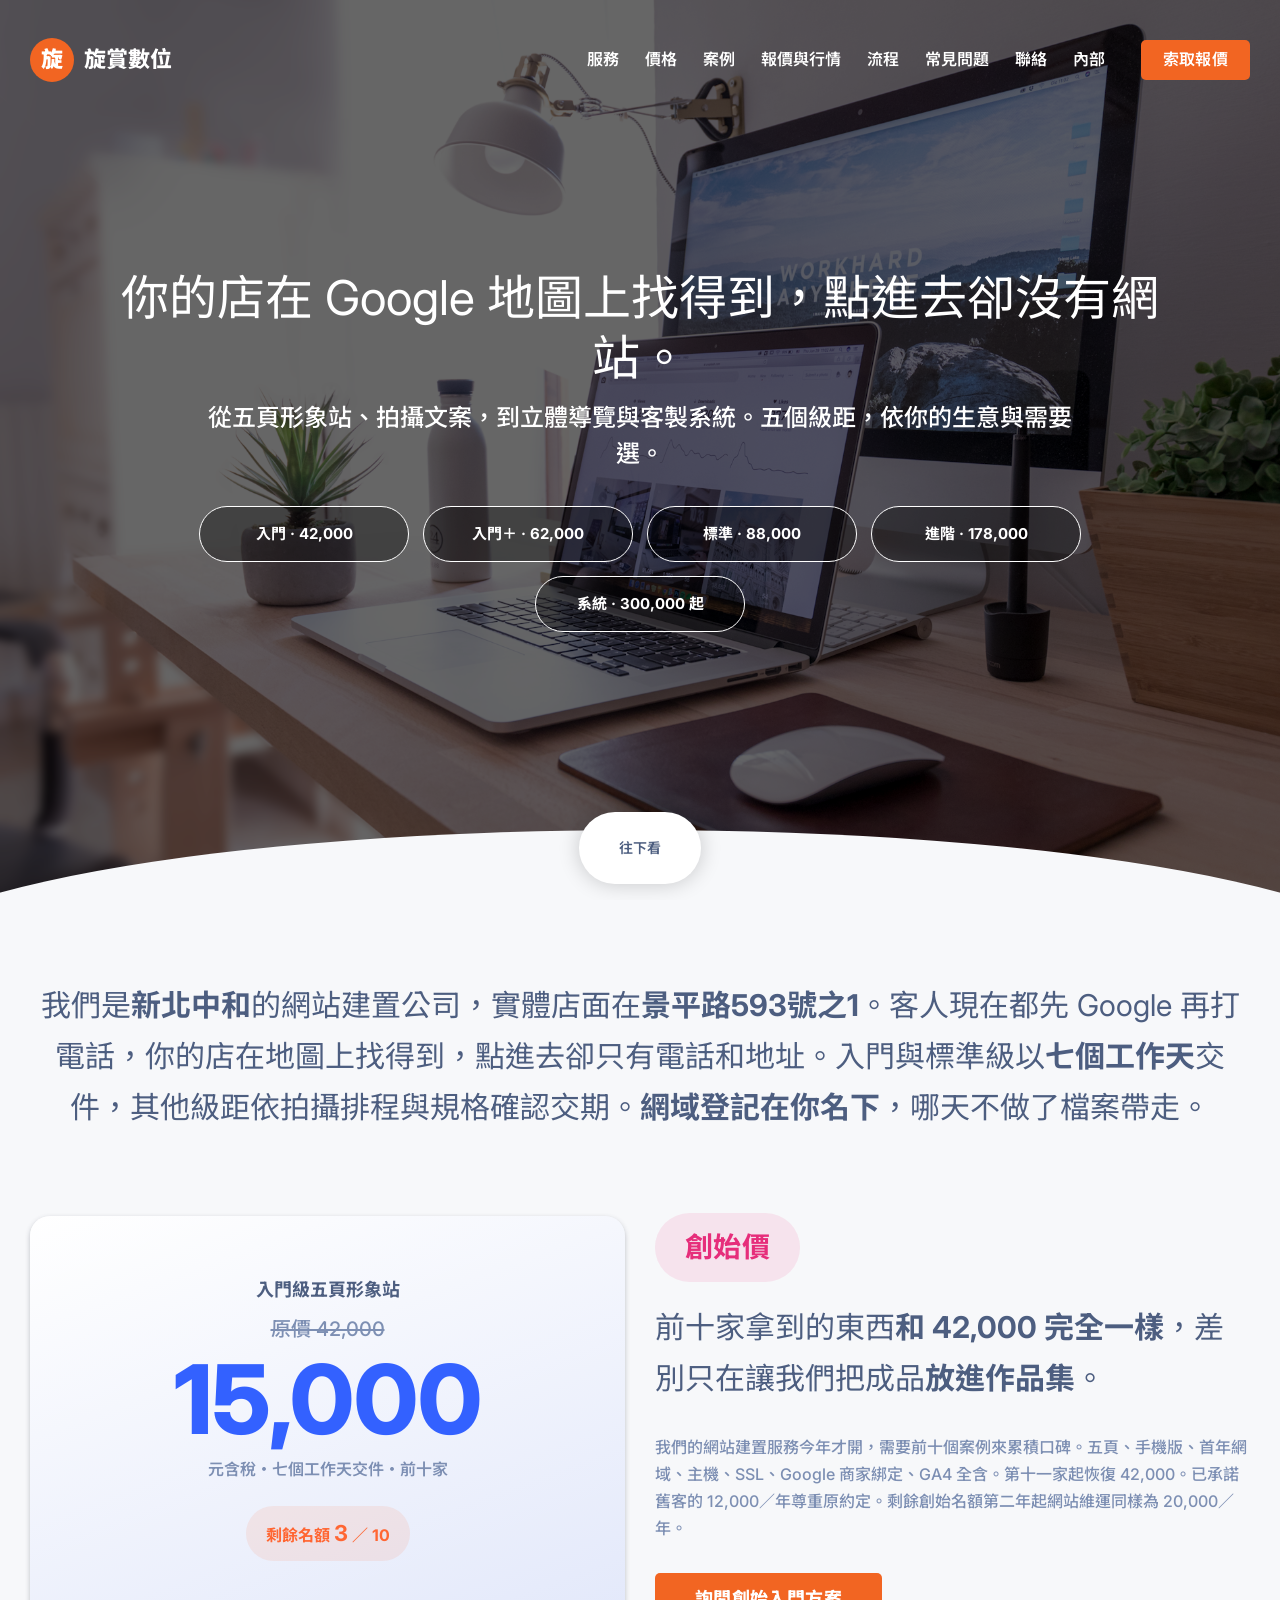
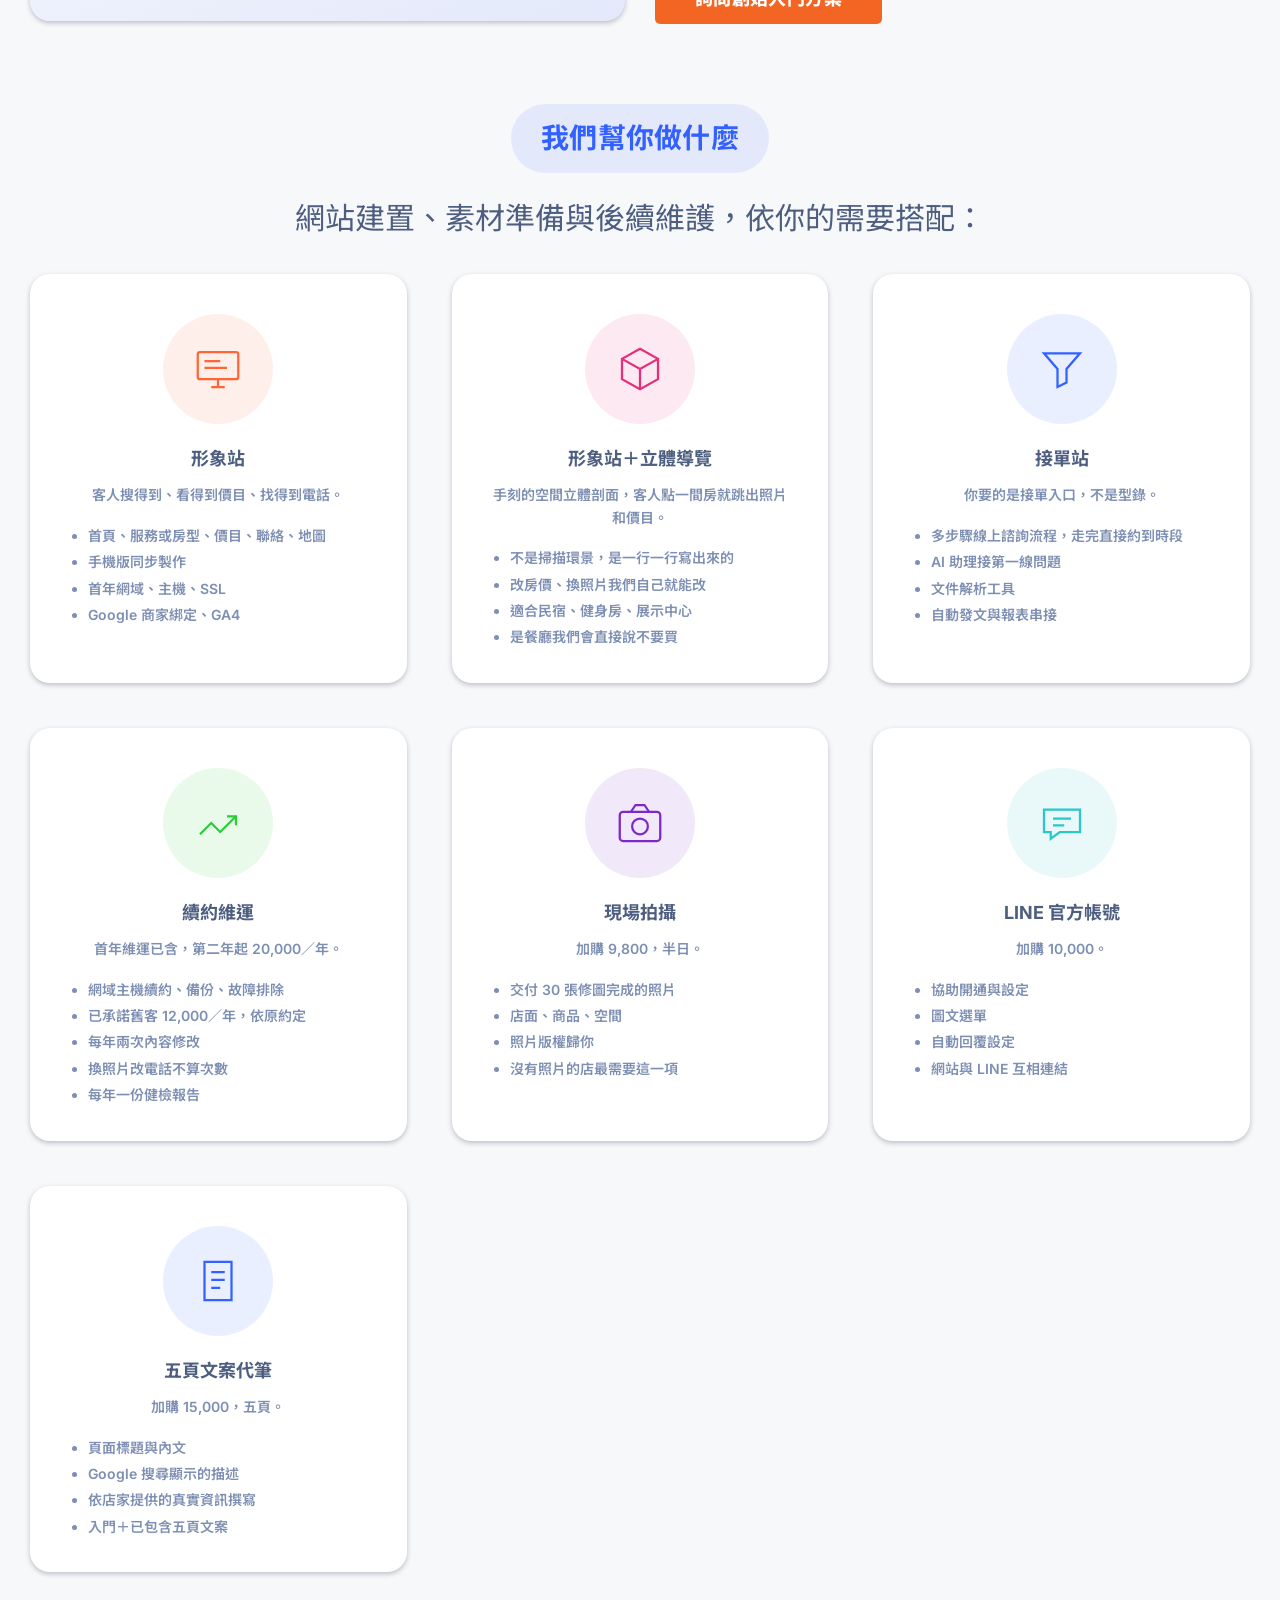
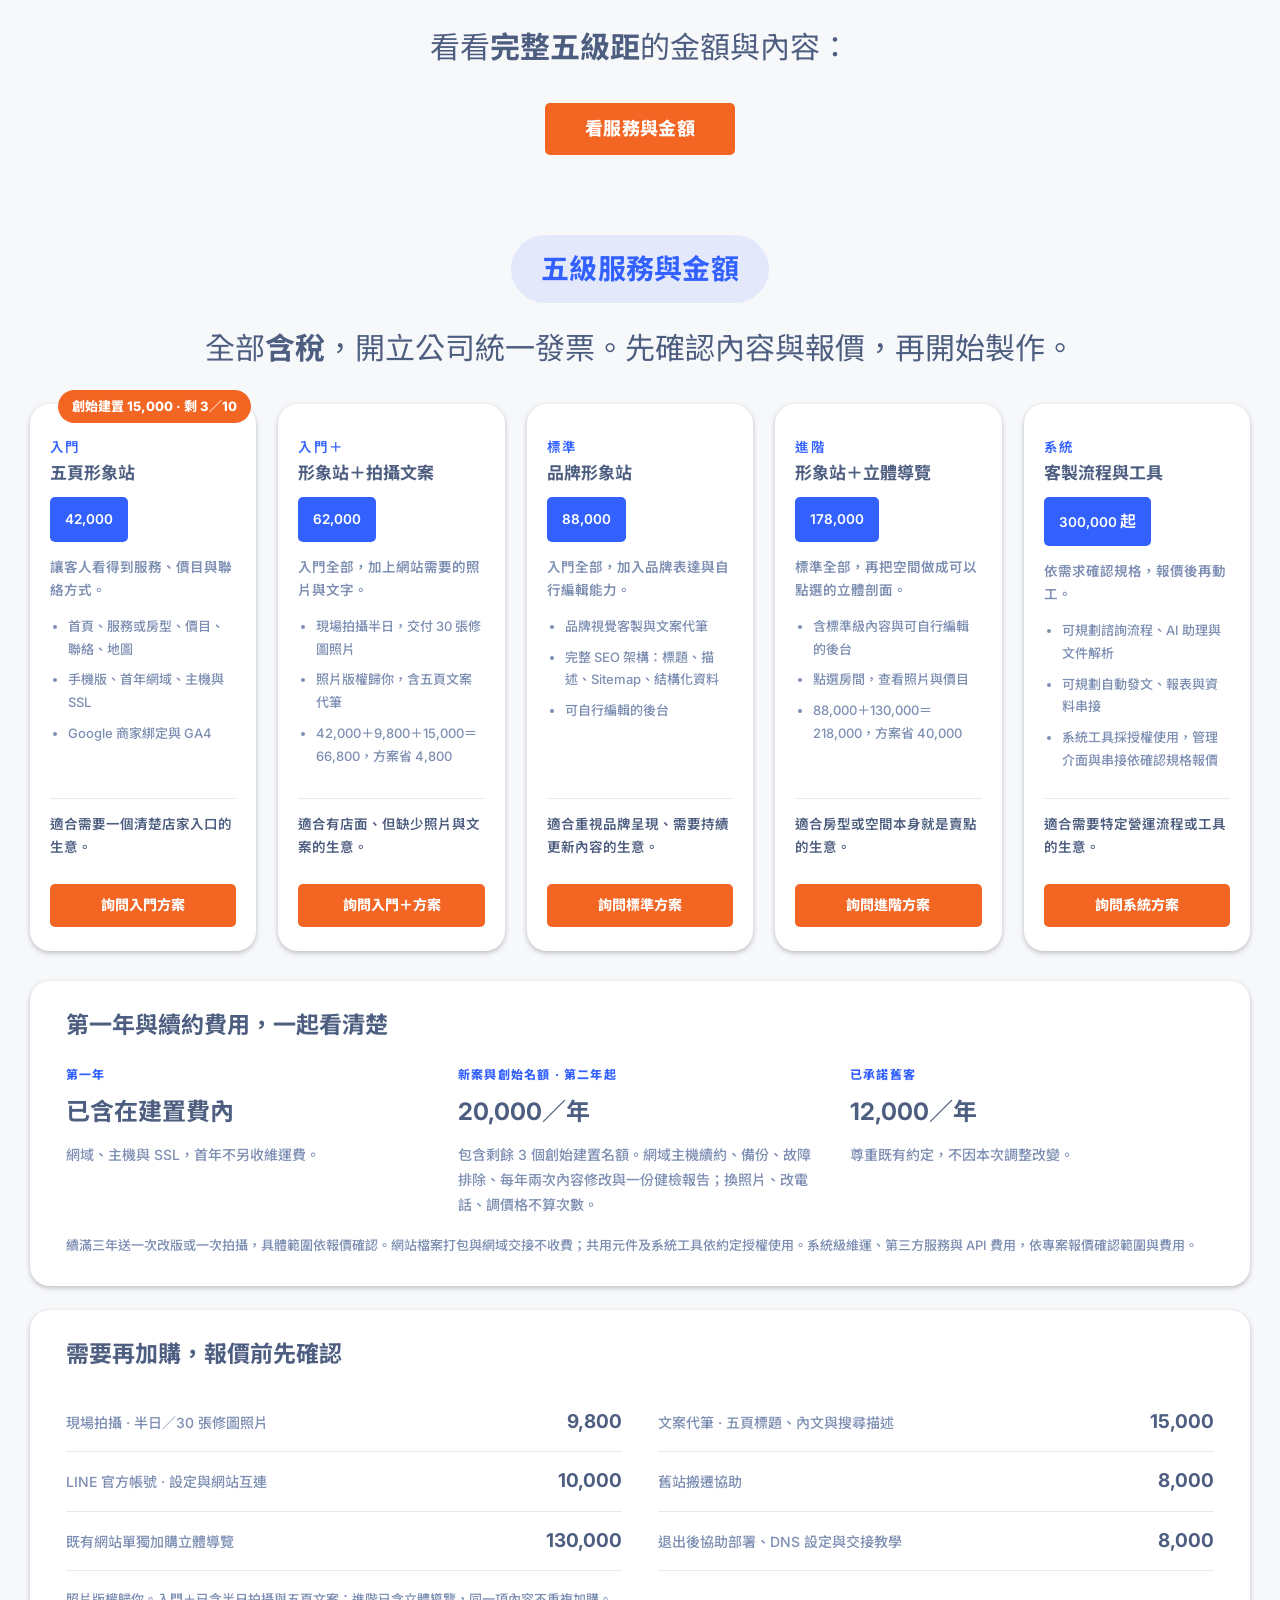
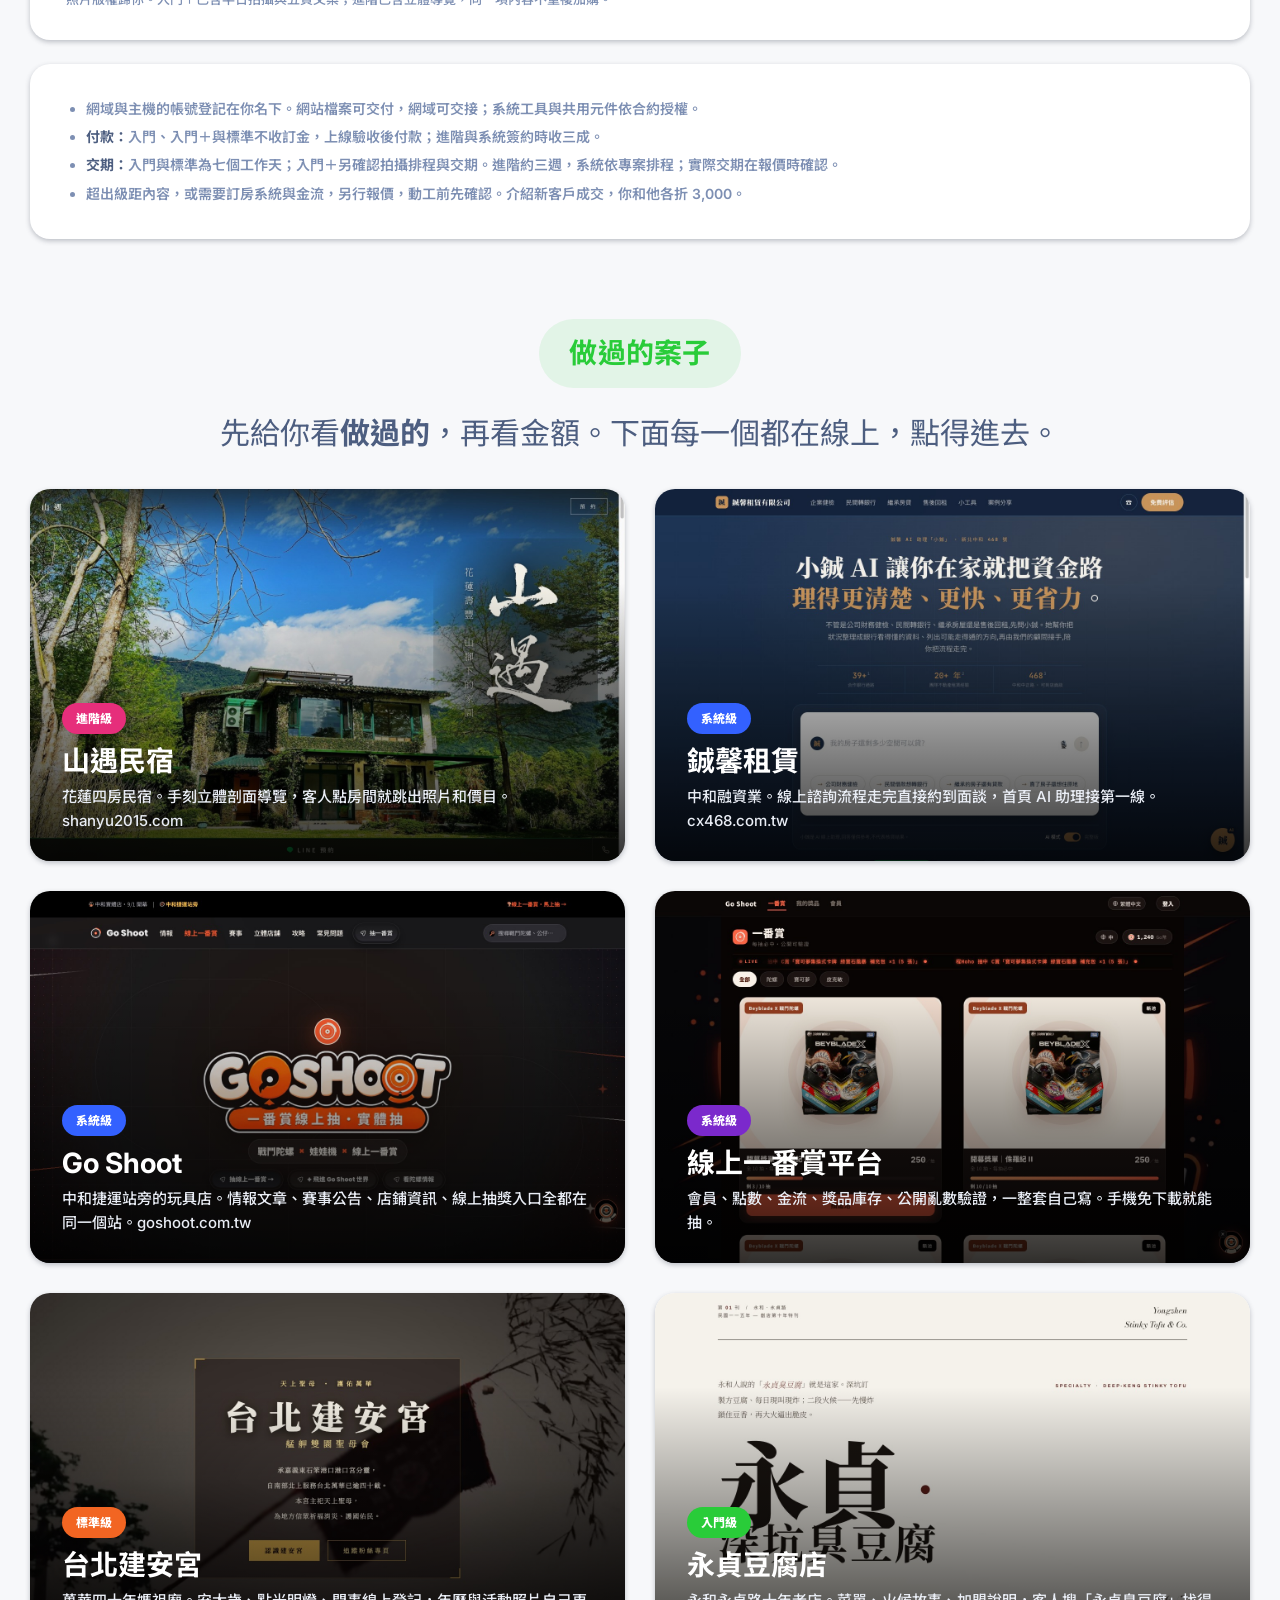
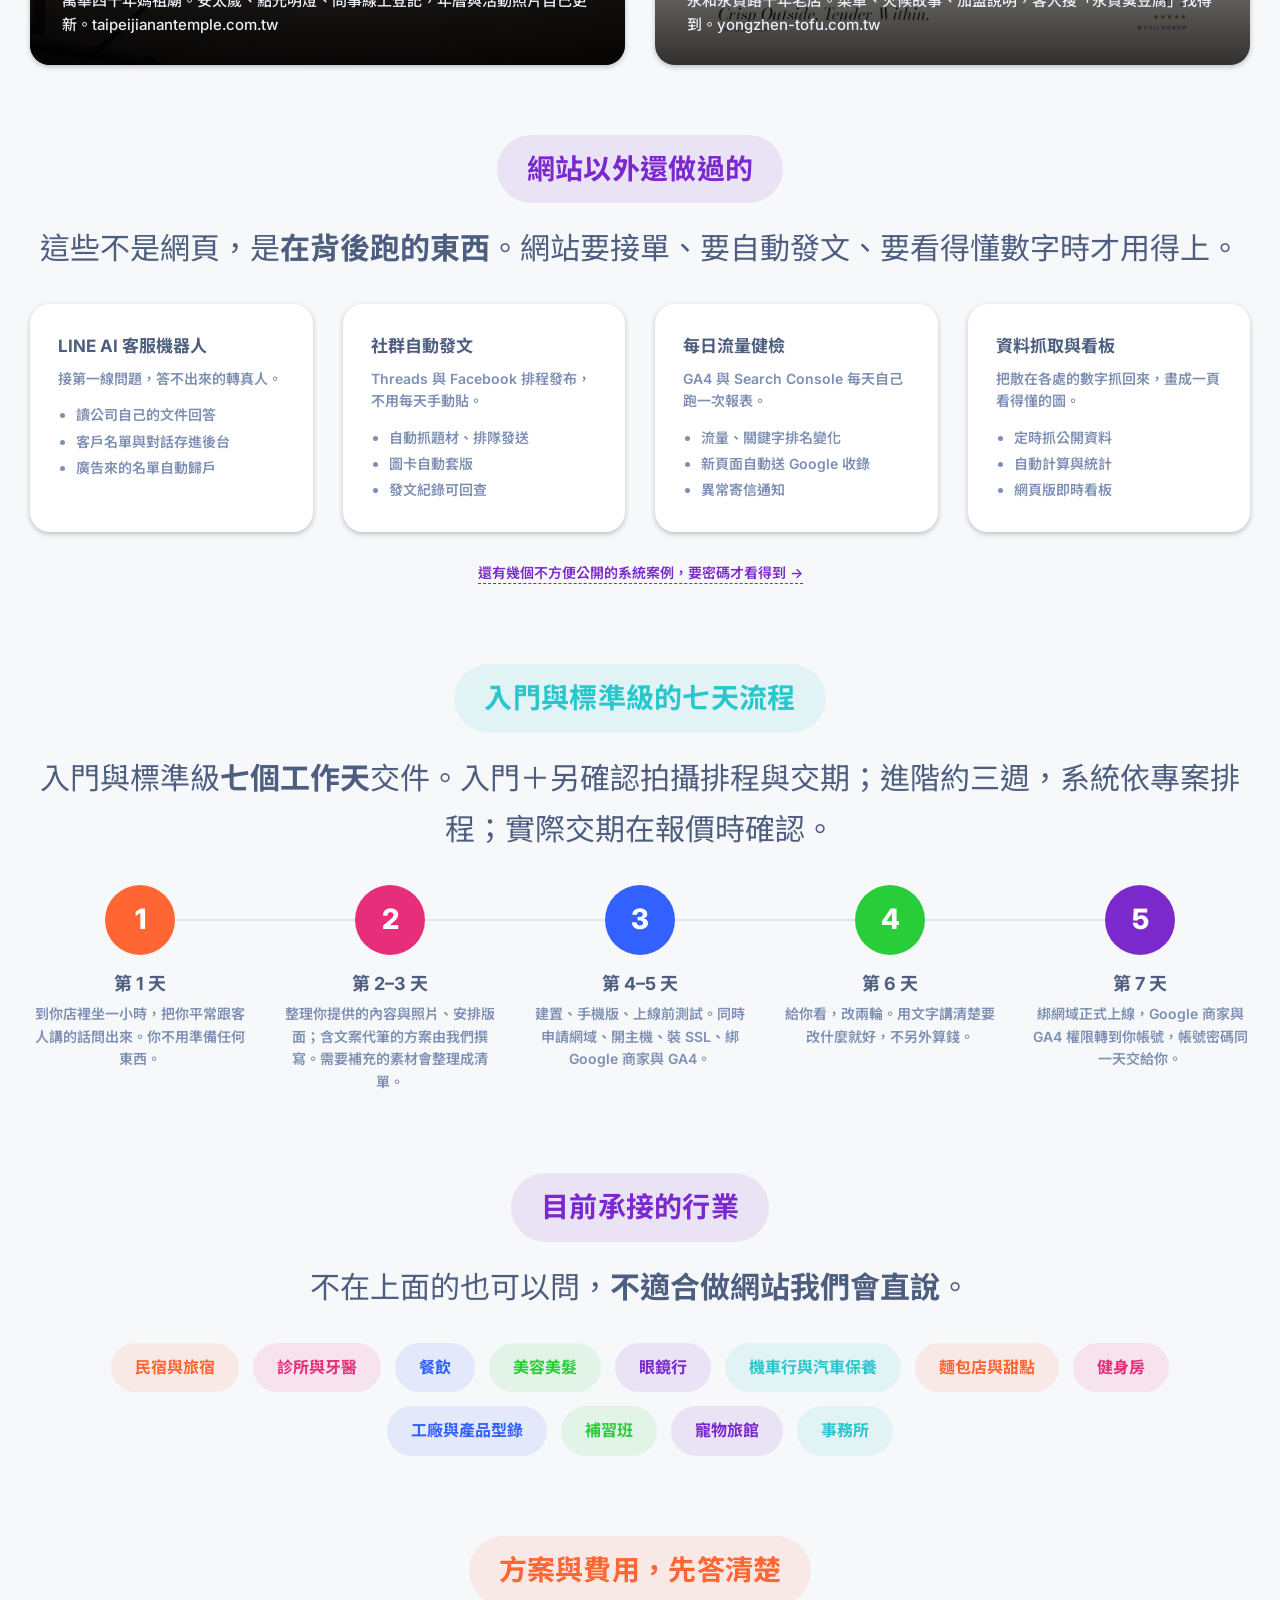
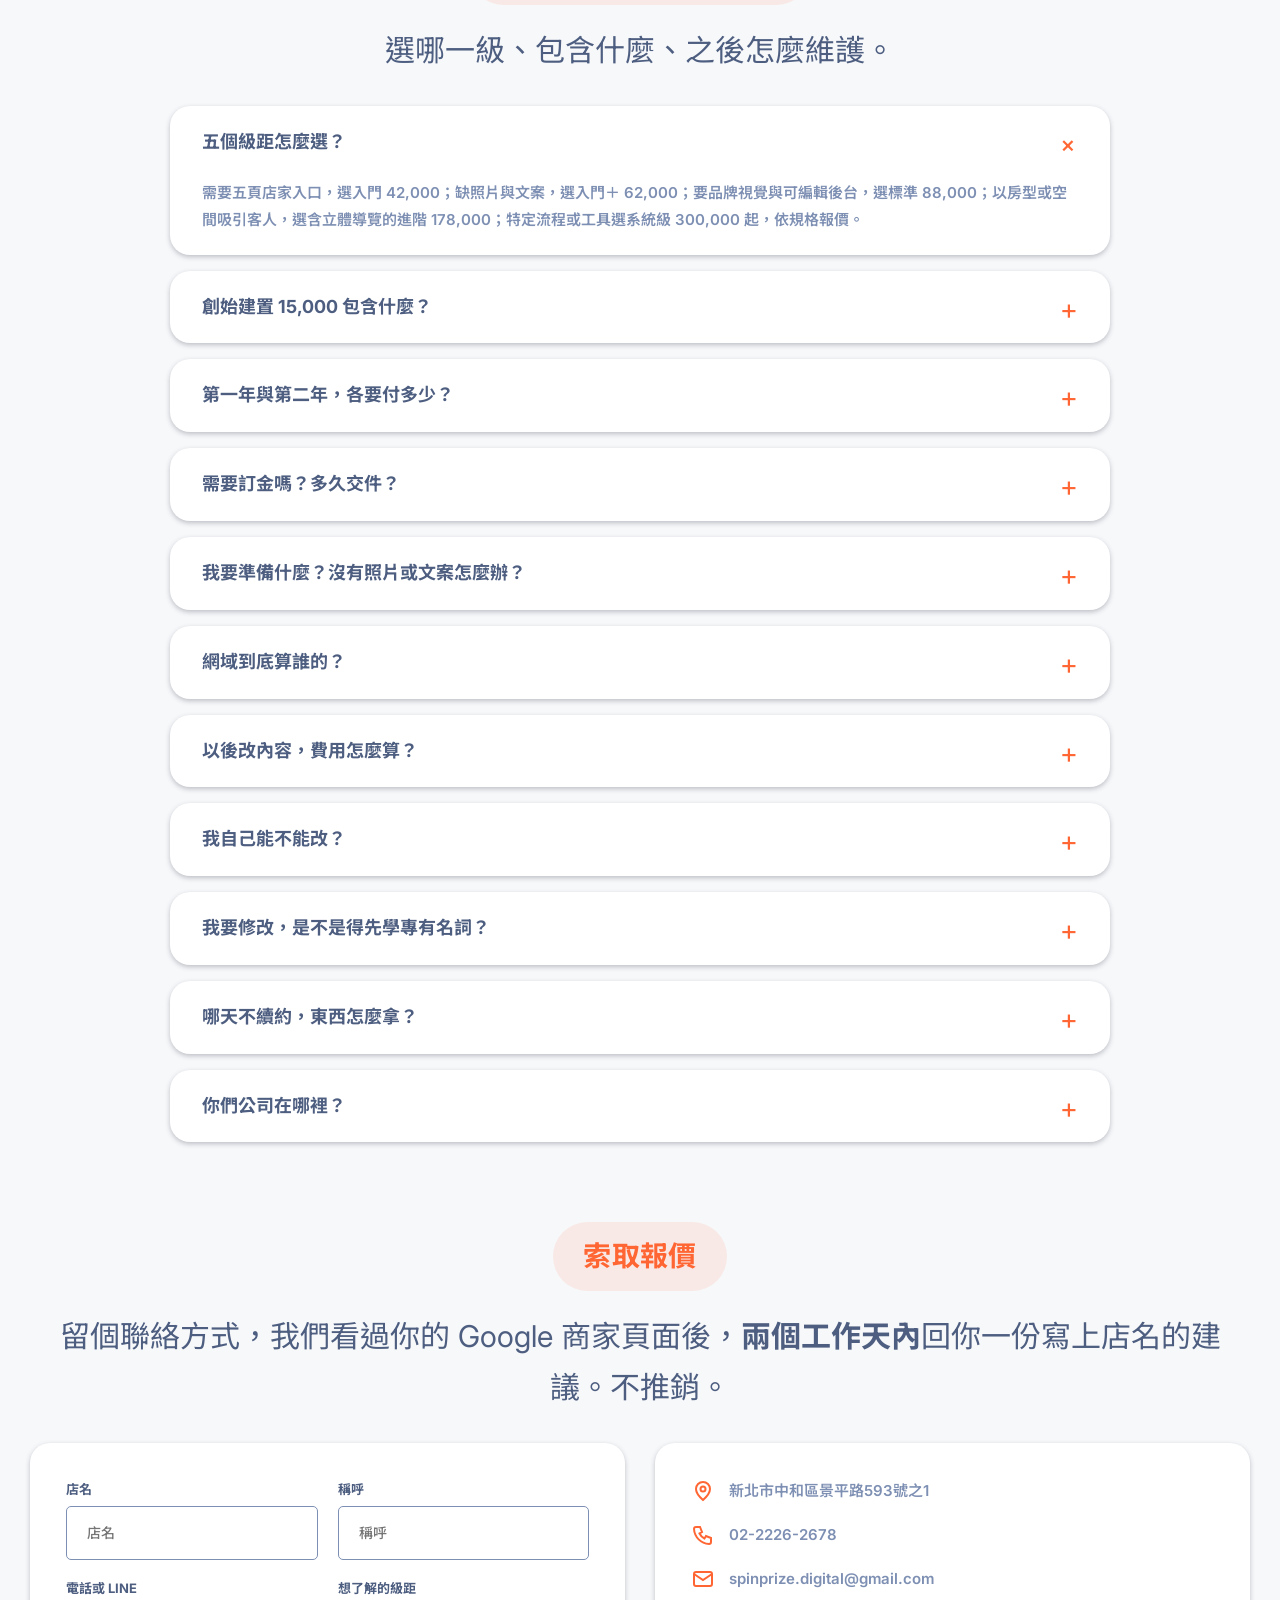
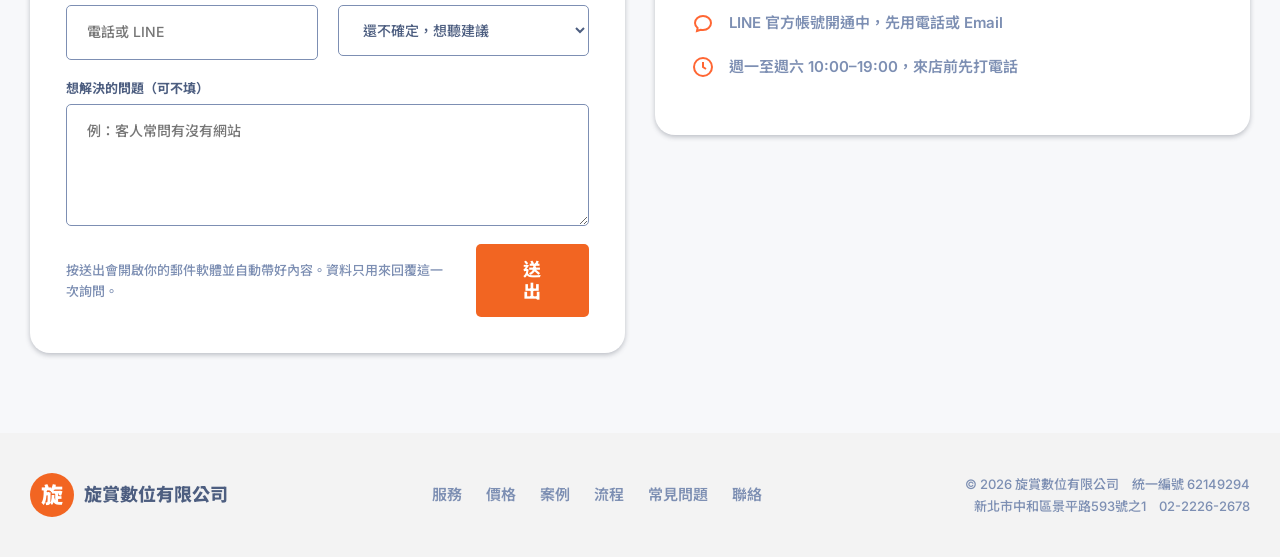
==== commit cd21146c: "Update website service plans and annual pricing" ====
--- a/index.html
+++ b/index.html
@@ -3,38 +3,75 @@
 <head>
 <meta charset="utf-8">
 <meta name="viewport" content="width=device-width, initial-scale=1">
-<title>旋賞數位有限公司｜中和網站建置 — 五頁形象站七個工作天交件</title>
-<meta name="description" content="新北中和的網站建置公司。入門級五頁形象站 42,000，前十家創始價 15,000 含稅，七個工作天交件。網域登記在你名下，不續約檔案帶走。實體店面在景平路593號之1。">
+<title>旋賞數位有限公司｜網站建置五級方案・42,000 起</title>
+<meta name="description" content="新北中和網站建置：入門 42,000、含拍攝文案 62,000、品牌形象站 88,000、立體導覽 178,000、客製系統 300,000 起，均含稅。首年網域主機 SSL 包含；創始入門建置 15,000，剩 3／10 名。">
 <link rel="canonical" href="https://howard118008y-commits.github.io/spinprize/">
 <meta property="og:type" content="website">
-<meta property="og:title" content="旋賞數位｜中和網站建置，五頁形象站七個工作天">
-<meta property="og:description" content="你的店在 Google 地圖上找得到，點進去卻沒有網站。我們幫你補上那一格。前十家創始價 15,000 含稅。">
+<meta property="og:title" content="旋賞數位｜五級網站方案，從形象站到客製系統">
+<meta property="og:description" content="五級方案 42,000／62,000／88,000／178,000／300,000 起，均含稅。首年網域、主機與 SSL 包含；創始入門建置 15,000，剩餘 3／10 名。">
 <meta property="og:image" content="https://howard118008y-commits.github.io/spinprize/assets/og.jpg">
 <meta property="og:locale" content="zh_TW">
 <link rel="icon" href="data:image/svg+xml,%3Csvg xmlns='http://www.w3.org/2000/svg' viewBox='0 0 64 64'%3E%3Ccircle cx='32' cy='32' r='32' fill='%23f26522'/%3E%3Ctext x='32' y='44' font-size='34' font-family='sans-serif' font-weight='700' fill='%23fff' text-anchor='middle'%3E旋%3C/text%3E%3C/svg%3E">
 <link rel="preconnect" href="https://fonts.googleapis.com">
 <link rel="preconnect" href="https://fonts.gstatic.com" crossorigin>
 <link href="https://fonts.googleapis.com/css2?family=Inter:wght@400;500;600;700;800&family=Noto+Sans+TC:wght@400;500;700;900&display=swap" rel="stylesheet">
-<link rel="stylesheet" href="style.css">
+<link rel="stylesheet" href="style.css?v=pricing-20260909-final">
 <script type="application/ld+json">
 {
   "@context": "https://schema.org",
   "@type": "LocalBusiness",
   "name": "旋賞數位有限公司",
-  "description": "新北中和的網站建置公司，五頁形象站七個工作天交件。",
+  "description": "新北中和的網站建置公司，提供五頁形象站、拍攝文案、品牌網站、立體導覽與客製系統。",
   "url": "https://howard118008y-commits.github.io/spinprize/",
   "telephone": "+886-2-2226-2678",
   "email": "spinprize.digital@gmail.com",
   "taxID": "62149294",
-  "address": {"@type": "PostalAddress", "streetAddress": "景平路593號之1", "addressLocality": "中和區", "addressRegion": "新北市", "addressCountry": "TW"},
-  "areaServed": ["中和區", "永和區", "板橋區", "新北市", "台北市"],
-  "priceRange": "NT$15,000–300,000",
+  "address": {
+    "@type": "PostalAddress",
+    "streetAddress": "景平路593號之1",
+    "addressLocality": "中和區",
+    "addressRegion": "新北市",
+    "addressCountry": "TW"
+  },
+  "areaServed": [
+    "中和區",
+    "永和區",
+    "板橋區",
+    "新北市",
+    "台北市"
+  ],
+  "priceRange": "NT$15,000（創始優惠）至 NT$300,000 起（系統級）",
   "makesOffer": [
-    {"@type": "Offer", "name": "入門級 五頁形象站", "price": "38000", "priceCurrency": "TWD"},
-    {"@type": "Offer", "name": "入門＋ 五頁形象站＋拍攝文案", "price": "58000", "priceCurrency": "TWD"},
-    {"@type": "Offer", "name": "標準級 品牌形象站", "price": "78000", "priceCurrency": "TWD"},
-    {"@type": "Offer", "name": "進階級 形象站＋立體導覽", "price": "168000", "priceCurrency": "TWD"},
-    {"@type": "Offer", "name": "系統級 客製流程與工具", "price": "280000", "priceCurrency": "TWD"}
+    {
+      "@type": "Offer",
+      "name": "入門級 五頁形象站",
+      "price": "42000",
+      "priceCurrency": "TWD"
+    },
+    {
+      "@type": "Offer",
+      "name": "入門＋ 五頁形象站＋拍攝文案",
+      "price": "62000",
+      "priceCurrency": "TWD"
+    },
+    {
+      "@type": "Offer",
+      "name": "標準級 品牌形象站",
+      "price": "88000",
+      "priceCurrency": "TWD"
+    },
+    {
+      "@type": "Offer",
+      "name": "進階級 形象站＋立體導覽",
+      "price": "178000",
+      "priceCurrency": "TWD"
+    },
+    {
+      "@type": "Offer",
+      "name": "系統級 客製流程與工具（300,000 起，依規格報價）",
+      "price": "300000",
+      "priceCurrency": "TWD"
+    }
   ]
 }
 </script>
@@ -66,11 +103,13 @@
   <img class="hero-bg" src="assets/hero-desk.jpg" alt="" aria-hidden="true" width="2000" height="1100">
   <div class="hero-in wrap">
     <h1>你的店在 Google 地圖上找得到，點進去卻沒有網站。</h1>
-    <p class="hero-sub">我們幫你補上那一格：五頁形象站七個工作天交件，前十家創始價 15,000 元含稅。</p>
+    <p class="hero-sub">從五頁形象站、拍攝文案，到立體導覽與客製系統。五個級距，依你的生意與需要選。</p>
     <div class="pills">
-      <a class="pill" href="#services">形象站</a>
-      <a class="pill" href="#services">形象站＋立體導覽</a>
-      <a class="pill" href="#services">接單站</a>
+      <a class="pill" href="#tier-starter">入門 · 42,000</a>
+      <a class="pill" href="#tier-plus">入門＋ · 62,000</a>
+      <a class="pill" href="#tier-standard">標準 · 88,000</a>
+      <a class="pill" href="#tier-advanced">進階 · 178,000</a>
+      <a class="pill" href="#tier-system">系統 · 300,000 起</a>
     </div>
   </div>
   <div class="hero-curve"></div>
@@ -80,12 +119,12 @@
 <!-- STATEMENT -->
 <section class="sec" id="statement">
   <div class="wrap">
-    <p class="statement">我們是<b>新北中和</b>的網站建置公司，實體店面在<b>景平路593號之1</b>。客人現在都先 Google 再打電話，你的店在地圖上找得到，點進去卻只有電話和地址。我們做的事很單純：<b>七個工作天</b>把那一格補上，<b>網域登記在你名下</b>，哪天不做了檔案帶走。</p>
+    <p class="statement">我們是<b>新北中和</b>的網站建置公司，實體店面在<b>景平路593號之1</b>。客人現在都先 Google 再打電話，你的店在地圖上找得到，點進去卻只有電話和地址。入門與標準級以<b>七個工作天</b>交件，其他級距依拍攝排程與規格確認交期。<b>網域登記在你名下</b>，哪天不做了檔案帶走。</p>
   </div>
 </section>
 
 <!-- FOUNDER 圖文 -->
-<section class="sec">
+<section class="sec" id="founder">
   <div class="wrap two">
     <div class="card visual">
       <p class="v-k">入門級五頁形象站</p>
@@ -97,8 +136,8 @@
     <div>
       <p class="pill-h pill-red">創始價</p>
       <p class="lead">前十家拿到的東西<b>和 42,000 完全一樣</b>，差別只在讓我們把成品<b>放進作品集</b>。</p>
-      <p class="body">我們的網站建置服務今年才開，需要前十個案例來累積口碑。五頁、手機版、首年網域、主機、SSL、Google 商家綁定、GA4 全含。第十一家起恢復 42,000。已成交的客戶不受影響，年費也照創始價鎖住。</p>
-      <a class="btn btn-orange" href="#contact">索取報價</a>
+      <p class="body">我們的網站建置服務今年才開，需要前十個案例來累積口碑。五頁、手機版、首年網域、主機、SSL、Google 商家綁定、GA4 全含。第十一家起恢復 42,000。已承諾舊客的 12,000／年尊重原約定。剩餘創始名額第二年起網站維運同樣為 20,000／年。</p>
+      <a class="btn btn-orange" href="#contact" data-tier="創始價 入門級 15,000">詢問創始入門方案</a>
     </div>
   </div>
 </section>
@@ -107,7 +146,7 @@
 <section class="sec" id="services">
   <div class="wrap center">
     <p class="pill-h pill-blue">我們幫你做什麼</p>
-    <p class="lead">從<b>五頁形象站</b>到<b>會接單的網站</b>，依你的生意挑一種：</p>
+    <p class="lead">網站建置、素材準備與後續維護，依你的需要搭配：</p>
   </div>
   <div class="wrap grid3">
     <div class="card svc">
@@ -131,8 +170,8 @@
     <div class="card svc">
       <div class="ico ico-green"><svg viewBox="0 0 48 48" fill="none" stroke="currentColor" stroke-width="2"><path d="M8 34l10-10 8 8 14-14"/><path d="M32 18h8v8"/></svg></div>
       <h3>續約維運</h3>
-      <p>第二年起 20,000／年，落在市場最低段。</p>
-      <ul><li>網域主機續約、備份、故障排除</li><li>2026 年 9 月前成交的客戶鎖 12,000</li><li>每年兩次內容修改</li><li>換照片改電話不算次數</li><li>每年一份健檢報告</li></ul>
+      <p>首年維運已含，第二年起 20,000／年。</p>
+      <ul><li>網域主機續約、備份、故障排除</li><li>已承諾舊客 12,000／年，依原約定</li><li>每年兩次內容修改</li><li>換照片改電話不算次數</li><li>每年一份健檢報告</li></ul>
     </div>
     <div class="card svc">
       <div class="ico ico-purple"><svg viewBox="0 0 48 48" fill="none" stroke="currentColor" stroke-width="2"><rect x="6" y="14" width="36" height="26" rx="3"/><path d="M16 14l4-6h8l4 6"/><circle cx="24" cy="27" r="7"/></svg></div>
@@ -144,7 +183,13 @@
       <div class="ico ico-turq"><svg viewBox="0 0 48 48" fill="none" stroke="currentColor" stroke-width="2"><path d="M8 12h32v20H22l-8 6v-6H8z"/><path d="M16 20h16M16 26h10"/></svg></div>
       <h3>LINE 官方帳號</h3>
       <p>加購 10,000。</p>
-      <ul><li>開通與認證</li><li>圖文選單</li><li>自動回覆設定</li><li>網站與 LINE 互相連結</li></ul>
+      <ul><li>協助開通與設定</li><li>圖文選單</li><li>自動回覆設定</li><li>網站與 LINE 互相連結</li></ul>
+    </div>
+    <div class="card svc">
+      <div class="ico ico-blue"><svg viewBox="0 0 48 48" fill="none" stroke="currentColor" stroke-width="2"><path d="M12 7h24v34H12zM18 16h12M18 23h12M18 30h8"/></svg></div>
+      <h3>五頁文案代筆</h3>
+      <p>加購 15,000，五頁。</p>
+      <ul><li>頁面標題與內文</li><li>Google 搜尋顯示的描述</li><li>依店家提供的真實資訊撰寫</li><li>入門＋已包含五頁文案</li></ul>
     </div>
   </div>
   <div class="wrap center">
@@ -156,49 +201,79 @@
 <!-- PRICING -->
 <section class="sec" id="pricing">
   <div class="wrap center">
-    <p class="pill-h pill-blue">服務級距與金額</p>
-    <p class="lead">全部<b>含稅</b>，開立公司統一發票，<b>不會在交件時追加</b>。</p>
+    <p class="pill-h pill-blue">五級服務與金額</p>
+    <p class="lead">全部<b>含稅</b>，開立公司統一發票。先確認內容與報價，再開始製作。</p>
   </div>
   <div class="wrap grid5">
-    <div class="card tier">
-      <span class="ribbon">前十家 15,000</span>
+    <article class="card tier" id="tier-starter">
+      <span class="ribbon">創始建置 15,000 · 剩 3／10</span>
       <p class="t-k">入門</p><h3>五頁形象站</h3>
-      <p class="stat">42,000</p>
-      <p>首頁、服務或房型、價目、聯絡、地圖。手機版同步製作，含首年網域、主機、SSL、Google 商家綁定與 GA4。</p>
-      <p class="fit">解決「客人搜尋得到、看得到價目、找得到電話」。</p>
-    </div>
-    <div class="card tier">
+      <p class="stat">42,000</p><p>讓客人看得到服務、價目與聯絡方式。</p>
+      <ul class="tier-includes"><li>首頁、服務或房型、價目、聯絡、地圖</li><li>手機版、首年網域、主機與 SSL</li><li>Google 商家綁定與 GA4</li></ul>
+      <p class="fit">適合需要一個清楚店家入口的生意。</p>
+      <a class="btn btn-orange tier-cta" href="#contact" data-tier="入門級 42,000">詢問入門方案</a>
+    </article>
+    <article class="card tier" id="tier-plus">
+
       <p class="t-k">入門＋</p><h3>形象站＋拍攝文案</h3>
-      <p class="stat">62,000</p>
-      <p>入門全部，再加現場拍攝半日（30 張修圖完成的照片，版權歸你）與五頁文案代筆。單買是拍攝 9,800 加文案 15,000，分開買 66,800，這一級 62,000。</p>
-      <p class="fit">有店面，但沒有像樣照片、也寫不出文案的人。</p>
-    </div>
-    <div class="card tier">
+      <p class="stat">62,000</p><p>入門全部，加上網站需要的照片與文字。</p>
+      <ul class="tier-includes"><li>現場拍攝半日，交付 30 張修圖照片</li><li>照片版權歸你，含五頁文案代筆</li><li>42,000＋9,800＋15,000＝66,800，方案省 4,800</li></ul>
+      <p class="fit">適合有店面、但缺少照片與文案的生意。</p>
+      <a class="btn btn-orange tier-cta" href="#contact" data-tier="入門＋ 62,000（含拍攝文案）">詢問入門＋方案</a>
+    </article>
+    <article class="card tier" id="tier-standard">
+
       <p class="t-k">標準</p><h3>品牌形象站</h3>
-      <p class="stat">88,000</p>
-      <p>入門全部，再加：品牌視覺客製、文案代筆、完整 SEO 架構（Title、描述、Sitemap、結構化資料）、可自行編輯的後台。</p>
-      <p class="fit">想長期靠搜尋接單的人。</p>
-    </div>
-    <div class="card tier">
+      <p class="stat">88,000</p><p>入門全部，加入品牌表達與自行編輯能力。</p>
+      <ul class="tier-includes"><li>品牌視覺客製與文案代筆</li><li>完整 SEO 架構：標題、描述、Sitemap、結構化資料</li><li>可自行編輯的後台</li></ul>
+      <p class="fit">適合重視品牌呈現、需要持續更新內容的生意。</p>
+      <a class="btn btn-orange tier-cta" href="#contact" data-tier="標準級 88,000">詢問標準方案</a>
+    </article>
+    <article class="card tier" id="tier-advanced">
+
       <p class="t-k">進階</p><h3>形象站＋立體導覽</h3>
-      <p class="stat">178,000</p>
-      <p>標準全部，再加手刻的空間立體剖面。客人可以點房間，跳出照片和價目。包在這一級比事後單獨加購省 40,000。</p>
-      <p class="fit">只有房型或空間本身就是賣點的生意才划算。</p>
-    </div>
-    <div class="card tier">
+      <p class="stat">178,000</p><p>標準全部，再把空間做成可以點選的立體剖面。</p>
+      <ul class="tier-includes"><li>含標準級內容與可自行編輯的後台</li><li>點選房間，查看照片與價目</li><li>88,000＋130,000＝218,000，方案省 40,000</li></ul>
+      <p class="fit">適合房型或空間本身就是賣點的生意。</p>
+      <a class="btn btn-orange tier-cta" href="#contact" data-tier="進階級 178,000（含立體導覽）">詢問進階方案</a>
+    </article>
+    <article class="card tier" id="tier-system">
+
       <p class="t-k">系統</p><h3>客製流程與工具</h3>
-      <p class="stat">300,000 <small>起</small></p>
-      <p>多步驟線上諮詢流程、AI 助理、文件解析工具、自動發文與報表串接。依需求開規格，先報價再動工。</p>
-      <p class="fit">你要的是接單入口，不是型錄。</p>
-    </div>
+      <p class="stat">300,000 <small>起</small></p><p>依需求確認規格，報價後再動工。</p>
+      <ul class="tier-includes"><li>可規劃諮詢流程、AI 助理與文件解析</li><li>可規劃自動發文、報表與資料串接</li><li>系統工具採授權使用，管理介面與串接依確認規格報價</li></ul>
+      <p class="fit">適合需要特定營運流程或工具的生意。</p>
+      <a class="btn btn-orange tier-cta" href="#contact" data-tier="系統級 300,000 起">詢問系統方案</a>
+    </article>
   </div>
   <div class="wrap">
+    <div class="card renewal-summary" id="renewal">
+      <h3>第一年與續約費用，一起看清楚</h3>
+      <div class="renewal-grid">
+        <div><p class="t-k">第一年</p><strong>已含在建置費內</strong><p>網域、主機與 SSL，首年不另收維運費。</p></div>
+        <div><p class="t-k">新案與創始名額 · 第二年起</p><strong>20,000／年</strong><p>包含剩餘 3 個創始建置名額。網域主機續約、備份、故障排除、每年兩次內容修改與一份健檢報告；換照片、改電話、調價格不算次數。</p></div>
+        <div><p class="t-k">已承諾舊客</p><strong>12,000／年</strong><p>尊重既有約定，不因本次調整改變。</p></div>
+      </div>
+      <p class="tiny">續滿三年送一次改版或一次拍攝，具體範圍依報價確認。網站檔案打包與網域交接不收費；共用元件及系統工具依約定授權使用。系統級維運、第三方服務與 API 費用，依專案報價確認範圍與費用。</p>
+    </div>
+    <div class="card addons" id="addons">
+      <h3>需要再加購，報價前先確認</h3>
+      <div class="addon-grid">
+        <div><span>現場拍攝 · 半日／30 張修圖照片</span><strong>9,800</strong></div>
+        <div><span>文案代筆 · 五頁標題、內文與搜尋描述</span><strong>15,000</strong></div>
+        <div><span>LINE 官方帳號 · 設定與網站互連</span><strong>10,000</strong></div>
+        <div><span>舊站搬遷協助</span><strong>8,000</strong></div>
+        <div><span>既有網站單獨加購立體導覽</span><strong>130,000</strong></div>
+        <div><span>退出後協助部署、DNS 設定與交接教學</span><strong>8,000</strong></div>
+      </div>
+      <p class="tiny">照片版權歸你。入門＋已含半日拍攝與五頁文案；進階已含立體導覽，同一項內容不重複加購。</p>
+    </div>
     <div class="card terms">
       <ul>
-        <li>網域與主機的帳號密碼登記在你名下。哪一天不想跟我們合作，把東西搬走就好，不扣留。</li>
-        <li>入門與標準級不收訂金，上線驗收後付款。進階與系統級簽約時收三成。</li>
-        <li>加購：現場拍攝 9,800／文案代筆五頁 15,000／LINE 官方帳號 10,000／搬遷協助 8,000／既有網站單獨加購立體導覽 130,000。</li>
-        <li>超出級距內容、或需要訂房系統與金流，另行報價，一定在動工前先講清楚。介紹新客戶成交，你和他各折 3,000。</li>
+        <li>網域與主機的帳號登記在你名下。網站檔案可交付，網域可交接；系統工具與共用元件依合約授權。</li>
+        <li><b>付款：</b>入門、入門＋與標準不收訂金，上線驗收後付款；進階與系統簽約時收三成。</li>
+        <li><b>交期：</b>入門與標準為七個工作天；入門＋另確認拍攝排程與交期。進階約三週，系統依專案排程；實際交期在報價時確認。</li>
+        <li>超出級距內容，或需要訂房系統與金流，另行報價，動工前先確認。介紹新客戶成交，你和他各折 3,000。</li>
       </ul>
     </div>
   </div>
@@ -271,12 +346,12 @@
 <!-- PROCESS -->
 <section class="sec" id="process">
   <div class="wrap center">
-    <p class="pill-h pill-turq">這七天各做什麼</p>
-    <p class="lead">入門與標準級<b>七個工作天</b>交件。七天做不完的東西我們就不會說七天。</p>
+    <p class="pill-h pill-turq">入門與標準級的七天流程</p>
+    <p class="lead">入門與標準級<b>七個工作天</b>交件。入門＋另確認拍攝排程與交期；進階約三週，系統依專案排程；實際交期在報價時確認。</p>
   </div>
   <div class="wrap steps">
     <div class="step"><span class="num n-orange">1</span><h4>第 1 天</h4><p>到你店裡坐一小時，把你平常跟客人講的話問出來。你不用準備任何東西。</p></div>
-    <div class="step"><span class="num n-red">2</span><h4>第 2–3 天</h4><p>我們寫文案、挑照片、排版。只找你一次，給你一張缺的素材清單。</p></div>
+    <div class="step"><span class="num n-red">2</span><h4>第 2–3 天</h4><p>整理你提供的內容與照片、安排版面；含文案代筆的方案由我們撰寫。需要補充的素材會整理成清單。</p></div>
     <div class="step"><span class="num n-blue">3</span><h4>第 4–5 天</h4><p>建置、手機版、上線前測試。同時申請網域、開主機、裝 SSL、綁 Google 商家與 GA4。</p></div>
     <div class="step"><span class="num n-green">4</span><h4>第 6 天</h4><p>給你看，改兩輪。用文字講清楚要改什麼就好，不另外算錢。</p></div>
     <div class="step"><span class="num n-purple">5</span><h4>第 7 天</h4><p>綁網域正式上線，Google 商家與 GA4 權限轉到你帳號，帳號密碼同一天交給你。</p></div>
@@ -296,19 +371,19 @@
 
 <!-- FAQ -->
 <section class="sec" id="faq">
-  <div class="wrap center">
-    <p class="pill-h pill-orange">老闆通常會問的</p>
-    <p class="lead">這八題<b>一定會問</b>，先答在這裡。</p>
-  </div>
+  <div class="wrap center"><p class="pill-h pill-orange">方案與費用，先答清楚</p><p class="lead">選哪一級、包含什麼、之後怎麼維護。</p></div>
   <div class="wrap faq">
-    <details class="card" open><summary>創始價 15,000 是不是縮水版？</summary><p>不是。交付內容和 42,000 元一模一樣：五頁、手機版、網域、主機、SSL、Google 商家、GA4 全含。我們要的是你讓我們把成品放進作品集。第十一家起就沒有了，這件事寫在報價單上，不是話術。</p></details>
-    <details class="card"><summary>我要準備什麼？</summary><p>不用準備。第一天我們到店裡坐一個小時，你講話就好。第二、三天我們會列一張缺的素材清單給你，通常是三到五張照片。沒有照片可以加購現場拍攝。</p></details>
-    <details class="card"><summary>網域到底算誰的？</summary><p>你的。登記你或你公司，帳號密碼交給你，這一點寫進合約。你隨時可以上網查 whois 驗證，不用聽我們說。市面上有些同業把網域壓在自己手上當籌碼，我們不做這種事。</p></details>
-    <details class="card"><summary>以後要改東西，是不是每改一次收一次？</summary><p>第一年不收。第二年起年費 20,000，含兩次比較大的改版。換一張照片、改個電話、調個價格，這種不算次數。市場行情的網站維運大約兩萬到四萬一年，我們收 20,000，落在最低那一段；2026 年 9 月前成交的客戶鎖在 12,000。</p></details>
-    <details class="card"><summary>我要改東西，是不是得先學會講專有名詞？</summary><p>不用。用文字把想要的效果講明白，附上圖片就改得成。真的講不出來，把你覺得好看的別人的網站拍給我們看，我們看得懂。</p></details>
-    <details class="card"><summary>我自己能不能改？我不太會電腦。</summary><p>可以。交件時附一頁操作說明，換照片和改文字都是後台點一點的事。真的卡住打電話給我們，不收費。</p></details>
-    <details class="card"><summary>哪天不做了，東西怎麼拿？</summary><p>網站原始檔案打包給你，網域過戶到你名下，這兩件都不收費。要我們幫你部署到新地方、設好 DNS、教你怎麼改，那是另外的工，8,000。我們不會把檔案扣著不給。</p></details>
-    <details class="card"><summary>你們公司在哪裡？我怕找不到人。</summary><p>中和景平路593號之1，有實體店面，走進來就找得到人。這也是我們入門級敢不收訂金的原因。</p></details>
+    <details class="card" open><summary>五個級距怎麼選？</summary><p>需要五頁店家入口，選入門 42,000；缺照片與文案，選入門＋ 62,000；要品牌視覺與可編輯後台，選標準 88,000；以房型或空間吸引客人，選含立體導覽的進階 178,000；特定流程或工具選系統級 300,000 起，依規格報價。</p></details>
+    <details class="card"><summary>創始建置 15,000 包含什麼？</summary><p>交付內容與入門 42,000 相同：五頁、手機版、首年網域、主機、SSL、Google 商家綁定與 GA4。條件是同意把成品放進作品集，目前剩 3／10 名；第十一家起恢復 42,000。這是入門建置優惠，不包含入門＋的拍攝文案或其他高級距內容。剩餘創始名額第二年起網站維運同樣為 20,000／年。</p></details>
+    <details class="card"><summary>第一年與第二年，各要付多少？</summary><p>第一年按選定方案支付建置費，已含網域、主機與 SSL，不另收首年維運費。所有新案的網站維運第二年起 20,000／年，包含剩餘 3 個創始建置名額；已承諾舊客的 12,000／年依原約定。另選的拍攝、文案或其他加購會先列在報價單上。系統級維運、第三方服務與 API 費用依專案報價確認。</p></details>
+    <details class="card"><summary>需要訂金嗎？多久交件？</summary><p>入門、入門＋與標準不收訂金，上線驗收後付款；進階與系統簽約時收三成。入門與標準七個工作天交件；入門＋另確認拍攝排程與交期，進階約三週，系統依專案排程；實際交期在報價時確認。</p></details>
+    <details class="card"><summary>我要準備什麼？沒有照片或文案怎麼辦？</summary><p>我們先了解你的店家、服務與需求，再列出需要補充的真實資料與素材。半日拍攝 9,800，交付 30 張修圖照片；五頁文案代筆 15,000。入門＋ 62,000 已包含兩項，較入門再分開加購的 66,800 省 4,800。</p></details>
+    <details class="card"><summary>網域到底算誰的？</summary><p>你的。登記在你或你公司名下，帳號與權限交給你，這一點寫進合約。</p></details>
+    <details class="card"><summary>以後改內容，費用怎麼算？</summary><p>首年不另收維運費。續約維運含網域主機續約、備份、故障排除、每年兩次內容修改與每年一份健檢報告；換一張照片、改電話或調價格不算次數。續滿三年送一次改版或一次拍攝，具體範圍依報價確認；超出原有規格的功能先另行報價。</p></details>
+    <details class="card"><summary>我自己能不能改？</summary><p>標準與進階包含可自行編輯的後台；系統級的管理介面依確認規格製作。入門與入門＋不包含可自行編輯後台，可透過維運服務請我們協助修改。</p></details>
+    <details class="card"><summary>我要修改，是不是得先學專有名詞？</summary><p>不用。用文字說明想要的效果，附上圖片就可以。若不容易描述，也可以提供喜歡的網站畫面作為參考。</p></details>
+    <details class="card"><summary>哪天不續約，東西怎麼拿？</summary><p>網站檔案打包、網域交接到你名下，兩件都不收費；共用元件與系統工具依合約授權範圍使用。需要我們協助部署到新地方、設定 DNS 與交接教學，費用為 8,000，會先確認範圍再執行。</p></details>
+    <details class="card"><summary>你們公司在哪裡？</summary><p>新北市中和區景平路593號之1，有實體店面。來店前可先撥 02-2226-2678 聯絡。</p></details>
   </div>
 </section>
 
@@ -326,7 +401,7 @@
       </div>
       <div class="f2">
         <label>電話或 LINE<input name="tel" required autocomplete="tel" placeholder="電話或 LINE"></label>
-        <label>想了解的級距<select name="tier"><option>還不確定，想聽建議</option><option>創始價 入門級 15,000</option><option>標準級 88,000</option><option>進階級 178,000（含立體導覽）</option><option>系統級 300,000 起</option></select></label>
+        <label>想了解的級距<select name="tier" id="inquiry-tier"><option value="還不確定，想聽建議">還不確定，想聽建議</option><option value="創始價 入門級 15,000">創始價 入門級 15,000</option><option value="入門級 42,000">入門級 42,000</option><option value="入門＋ 62,000（含拍攝文案）">入門＋ 62,000（含拍攝文案）</option><option value="標準級 88,000">標準級 88,000</option><option value="進階級 178,000（含立體導覽）">進階級 178,000（含立體導覽）</option><option value="系統級 300,000 起">系統級 300,000 起</option></select></label>
       </div>
       <label>想解決的問題（可不填）<textarea name="msg" rows="4" placeholder="例：客人常問有沒有網站"></textarea></label>
       <div class="f-foot"><p class="tiny">按送出會開啟你的郵件軟體並自動帶好內容。資料只用來回覆這一次詢問。</p><button class="btn btn-orange" type="submit">送出</button></div>
@@ -353,6 +428,6 @@
 
 <a class="fab" href="tel:+886222262678" aria-label="撥打電話">☏ 02-2226-2678</a>
 
-<script src="main.js"></script>
+<script src="main.js?v=pricing-20260909"></script>
 </body>
 </html>
--- a/style.css
+++ b/style.css
@@ -229,3 +229,26 @@
 @media(max-width:1180px){.grid5{grid-template-columns:repeat(3,1fr)}}
 @media(max-width:880px){.grid5{grid-template-columns:repeat(2,1fr)}}
 @media(max-width:600px){.grid5{grid-template-columns:1fr}}
+
+/* Plan details and renewal overview */
+[id^="tier-"],#pricing,#renewal,#addons,#contact{scroll-margin-top:110px}
+.hero .pill{min-width:210px}
+.tier-includes{list-style:disc;padding-left:18px;margin:0 0 18px;font-size:13px;line-height:1.75}
+.tier-includes li{margin:0 0 8px;overflow-wrap:anywhere}
+.tier-cta{display:block;padding:13px 12px;font-size:14px;text-align:center;margin-top:12px;letter-spacing:0}
+.renewal-summary,.addons{padding:30px 36px;margin:0 0 24px}
+.renewal-summary h3,.addons h3{font-size:23px;margin-bottom:24px}
+.renewal-grid{display:grid;grid-template-columns:repeat(3,minmax(0,1fr));gap:28px;margin-bottom:18px}
+.renewal-grid strong{display:block;font-size:24px;color:var(--fg-title);margin-bottom:10px}
+.renewal-grid p{font-size:14px;line-height:1.8;margin-bottom:0}
+.renewal-grid .t-k{margin-bottom:8px;font-size:12px}
+.addon-grid{display:grid;grid-template-columns:repeat(2,minmax(0,1fr));gap:0 36px;margin-bottom:18px}
+.addon-grid>div{display:flex;justify-content:space-between;gap:20px;align-items:baseline;border-bottom:1px solid #e6e9f0;padding:14px 0;font-size:14px}
+.addon-grid strong{font-size:19px;color:var(--fg-title);white-space:nowrap}
+.tier,.renewal-grid>div,.addon-grid>div{min-width:0}
+a:focus-visible,button:focus-visible,select:focus-visible,summary:focus-visible{outline:3px solid var(--orange);outline-offset:4px}
+@media(max-width:880px){.renewal-grid{grid-template-columns:1fr;gap:22px}.renewal-grid>div+div{border-top:1px solid #e6e9f0;padding-top:20px}}
+@media(max-width:600px){.renewal-summary,.addons{padding:26px 22px}.renewal-summary h3,.addons h3{font-size:21px}.addon-grid{grid-template-columns:1fr}.hero .pill{min-width:0;width:100%;padding:12px 16px}.hero-sub{font-size:18px}.tier-cta{font-size:16px}}
+
+#founder .two>div{min-width:0}
+@media(max-width:768px){#founder .two{grid-template-columns:minmax(0,1fr)}#founder .visual{padding:38px 24px}#founder .v-new{font-size:clamp(52px,16vw,76px)}#founder .v-note,#founder .body{overflow-wrap:anywhere}}
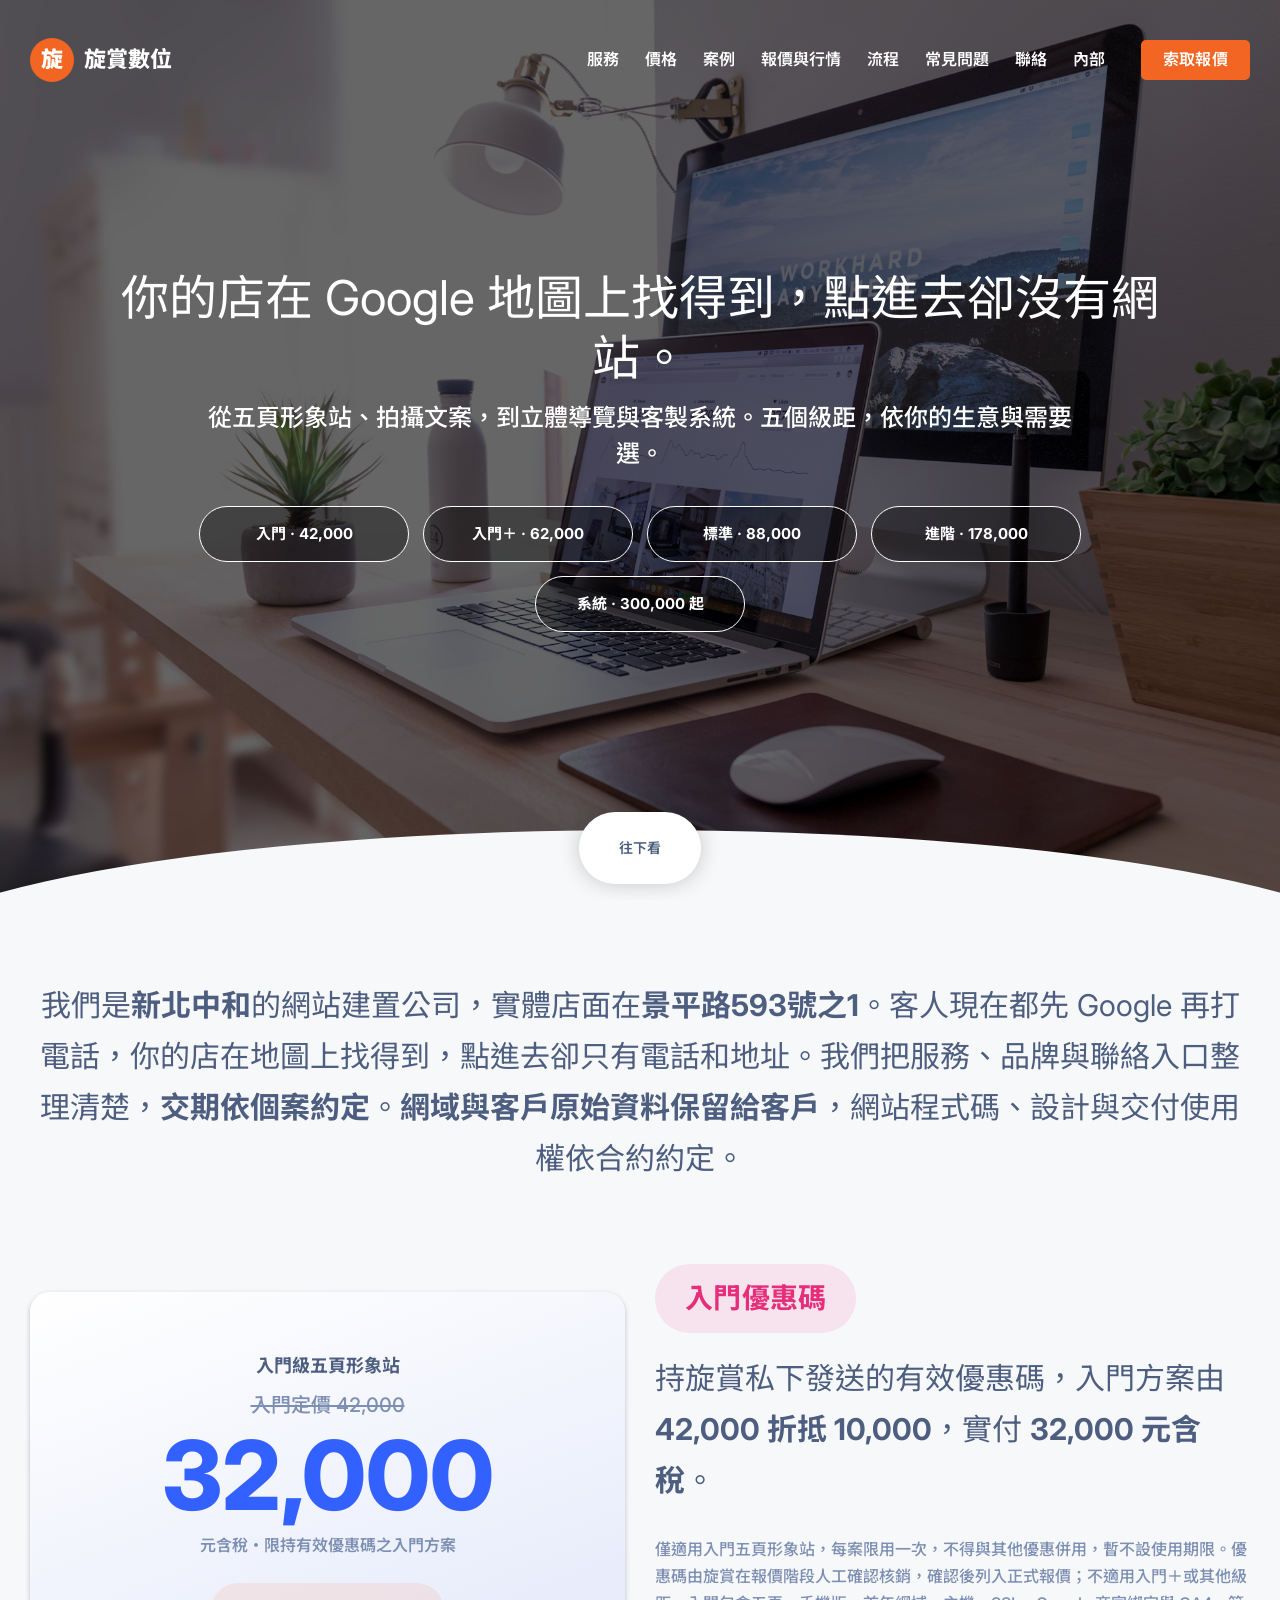
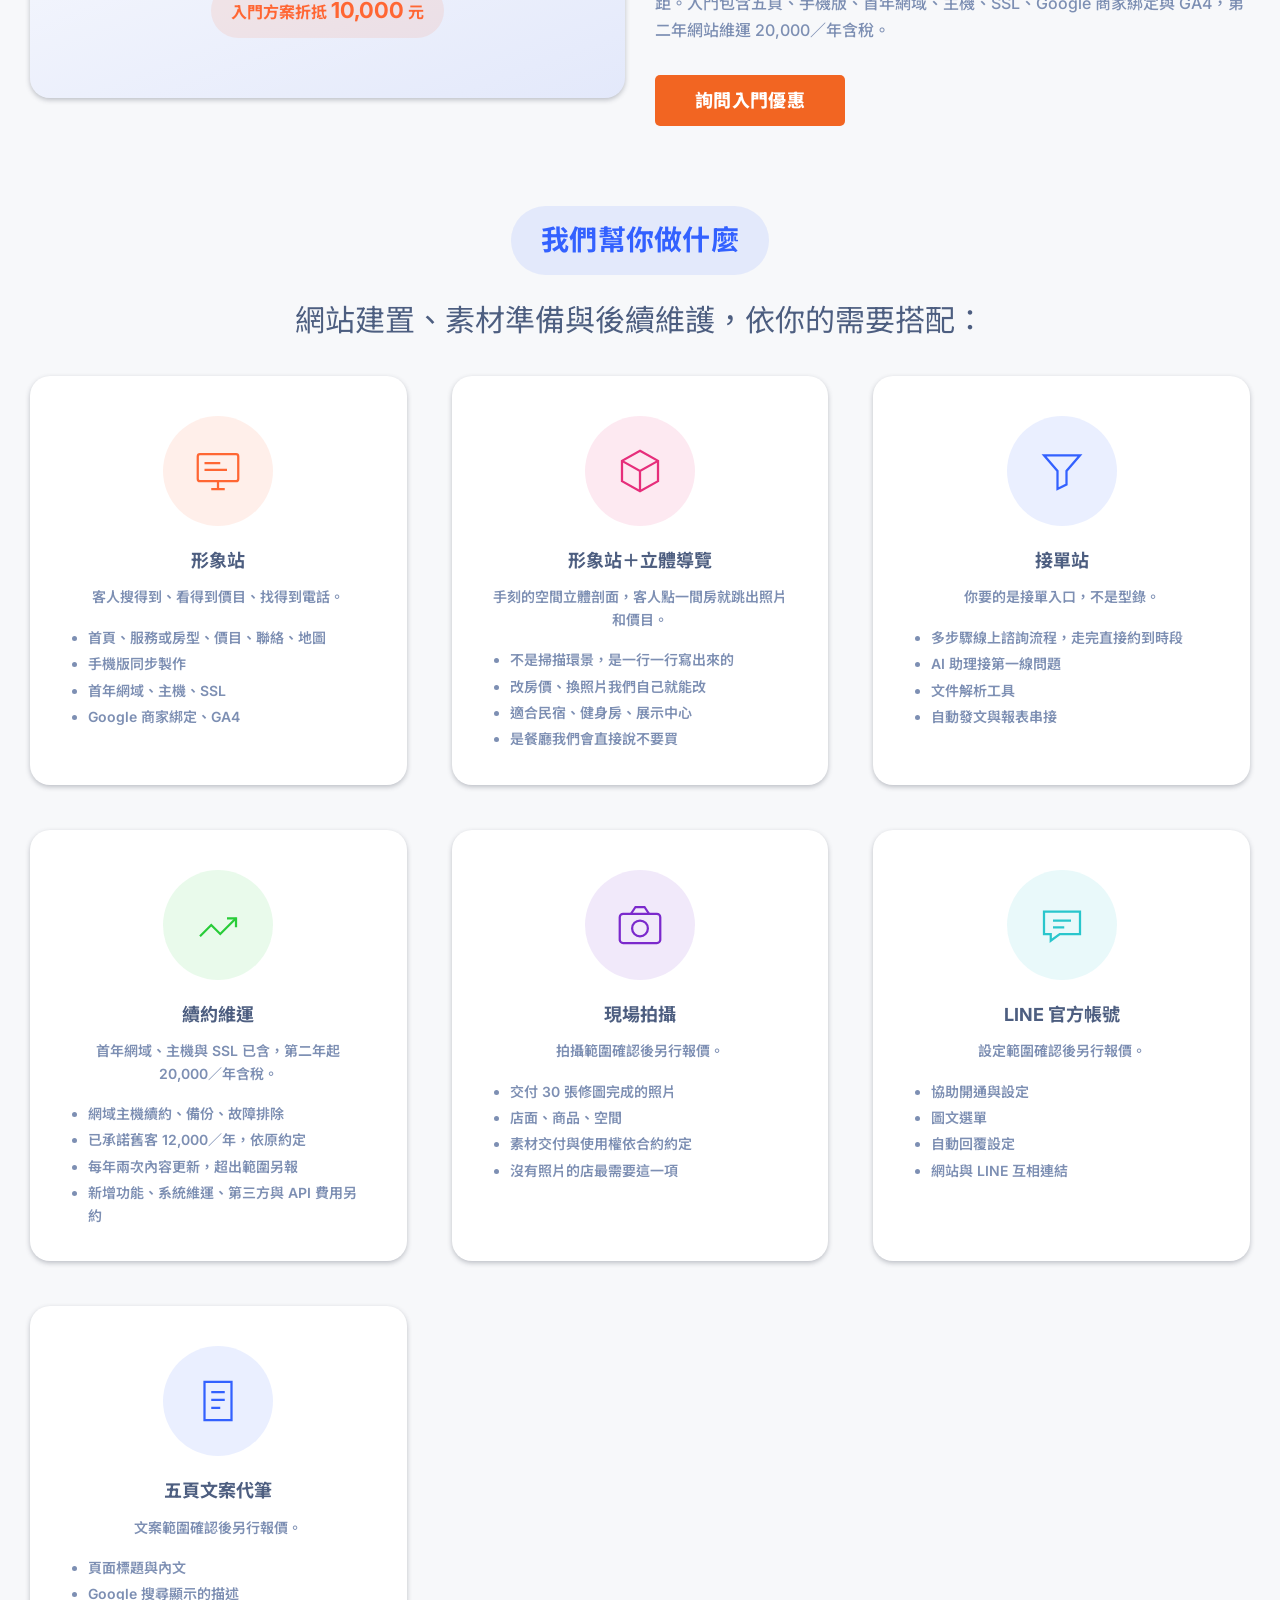
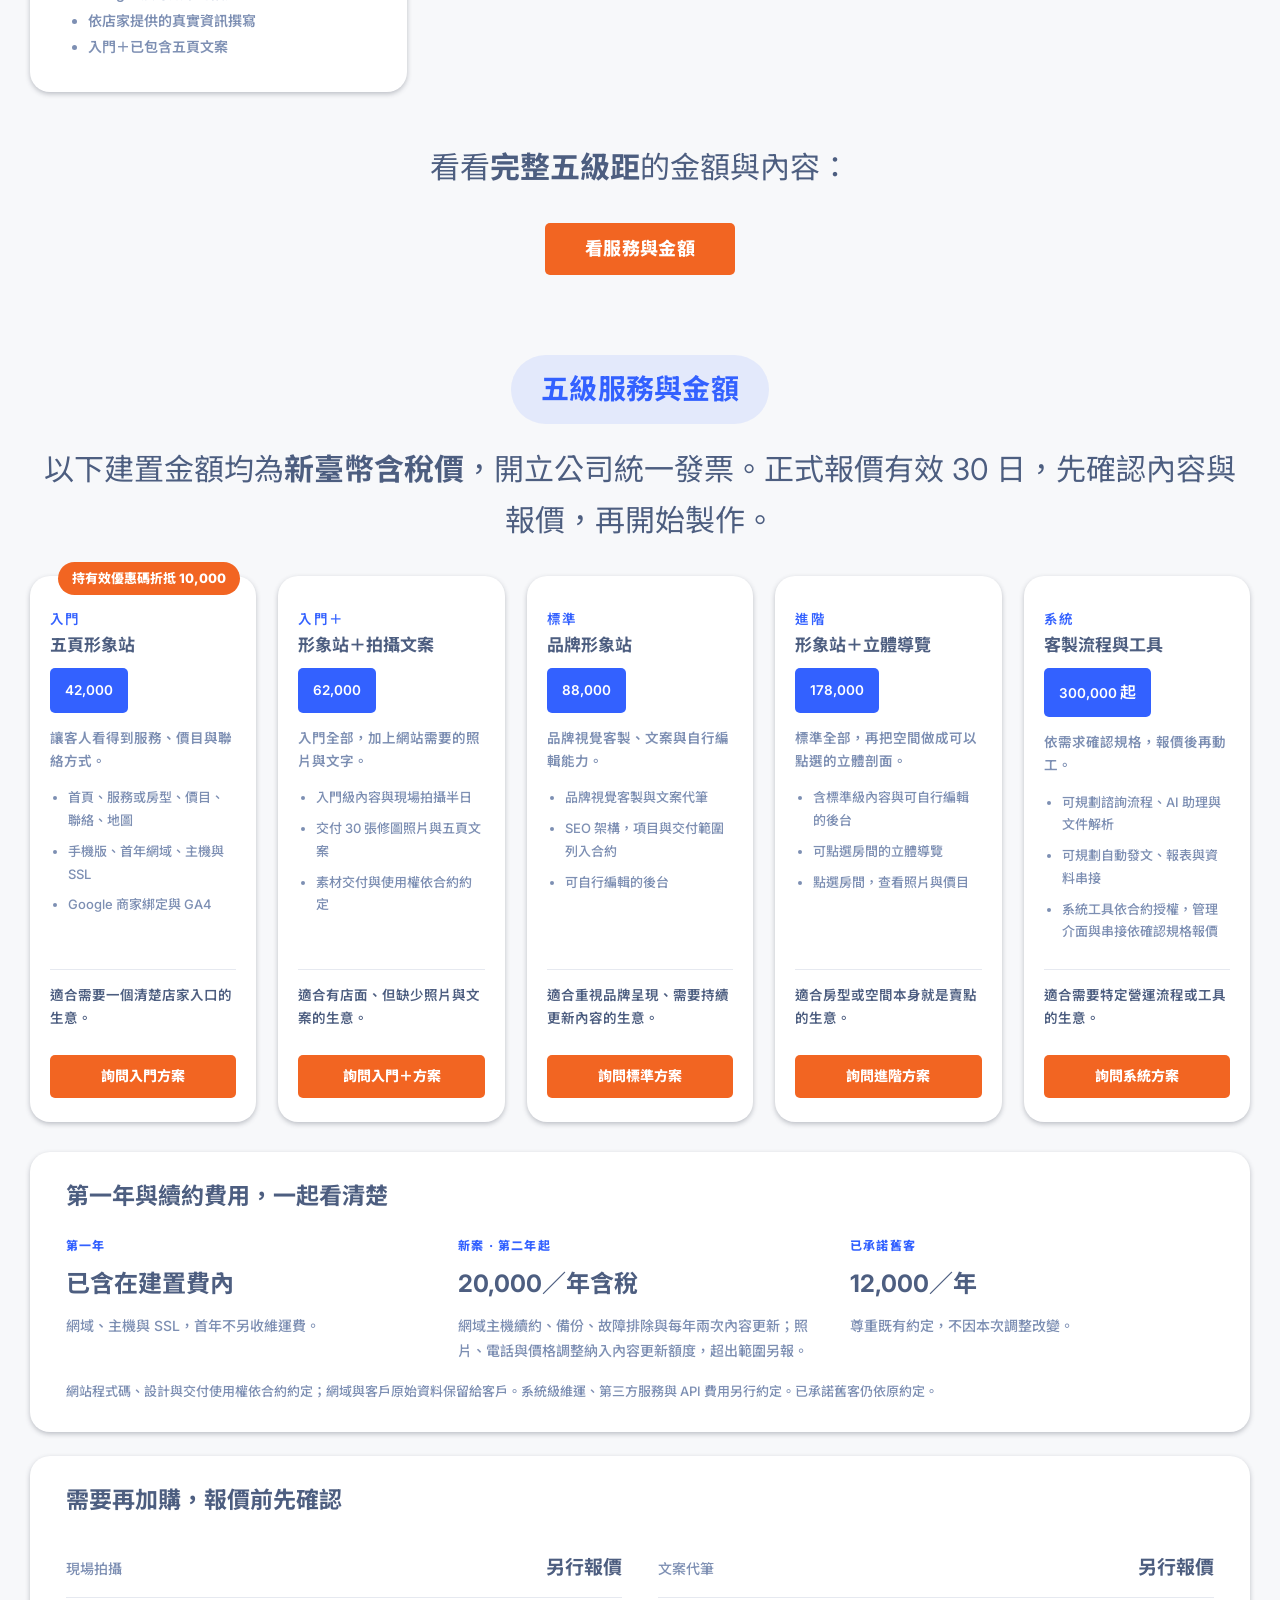
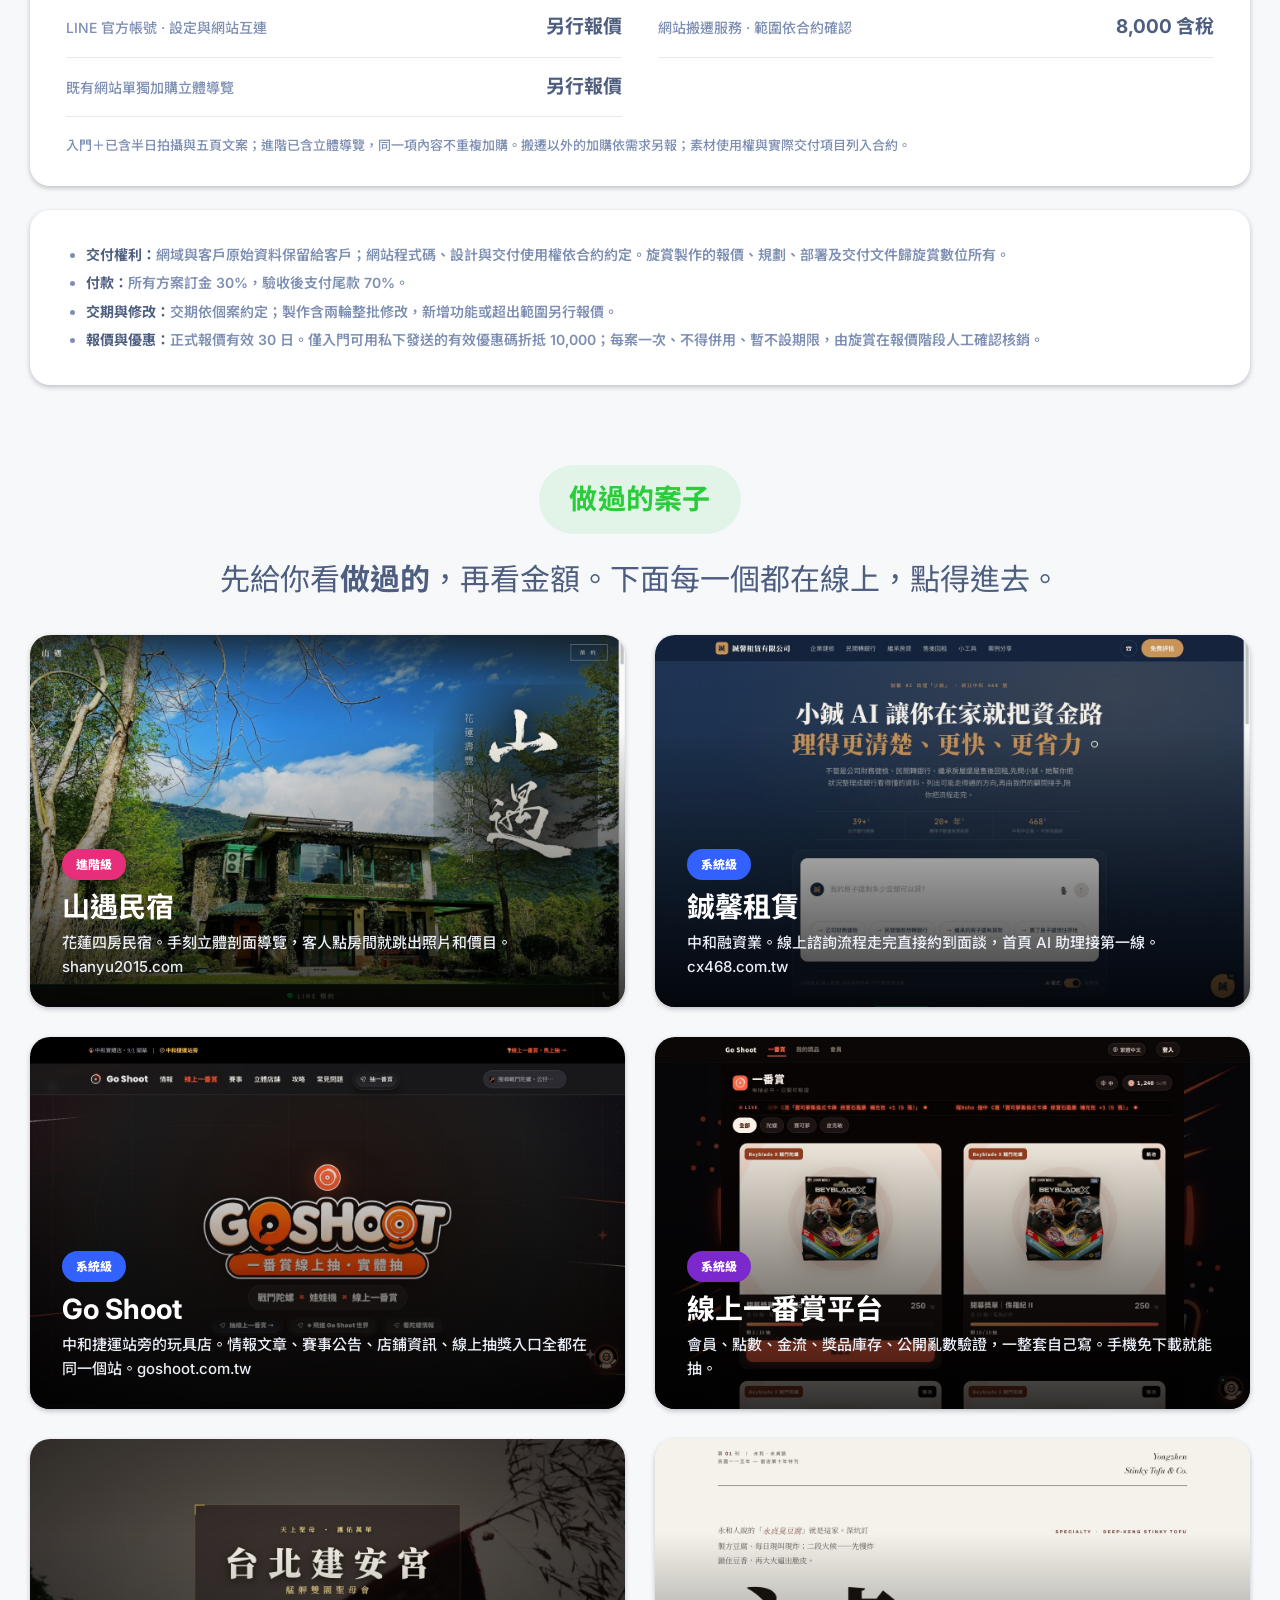
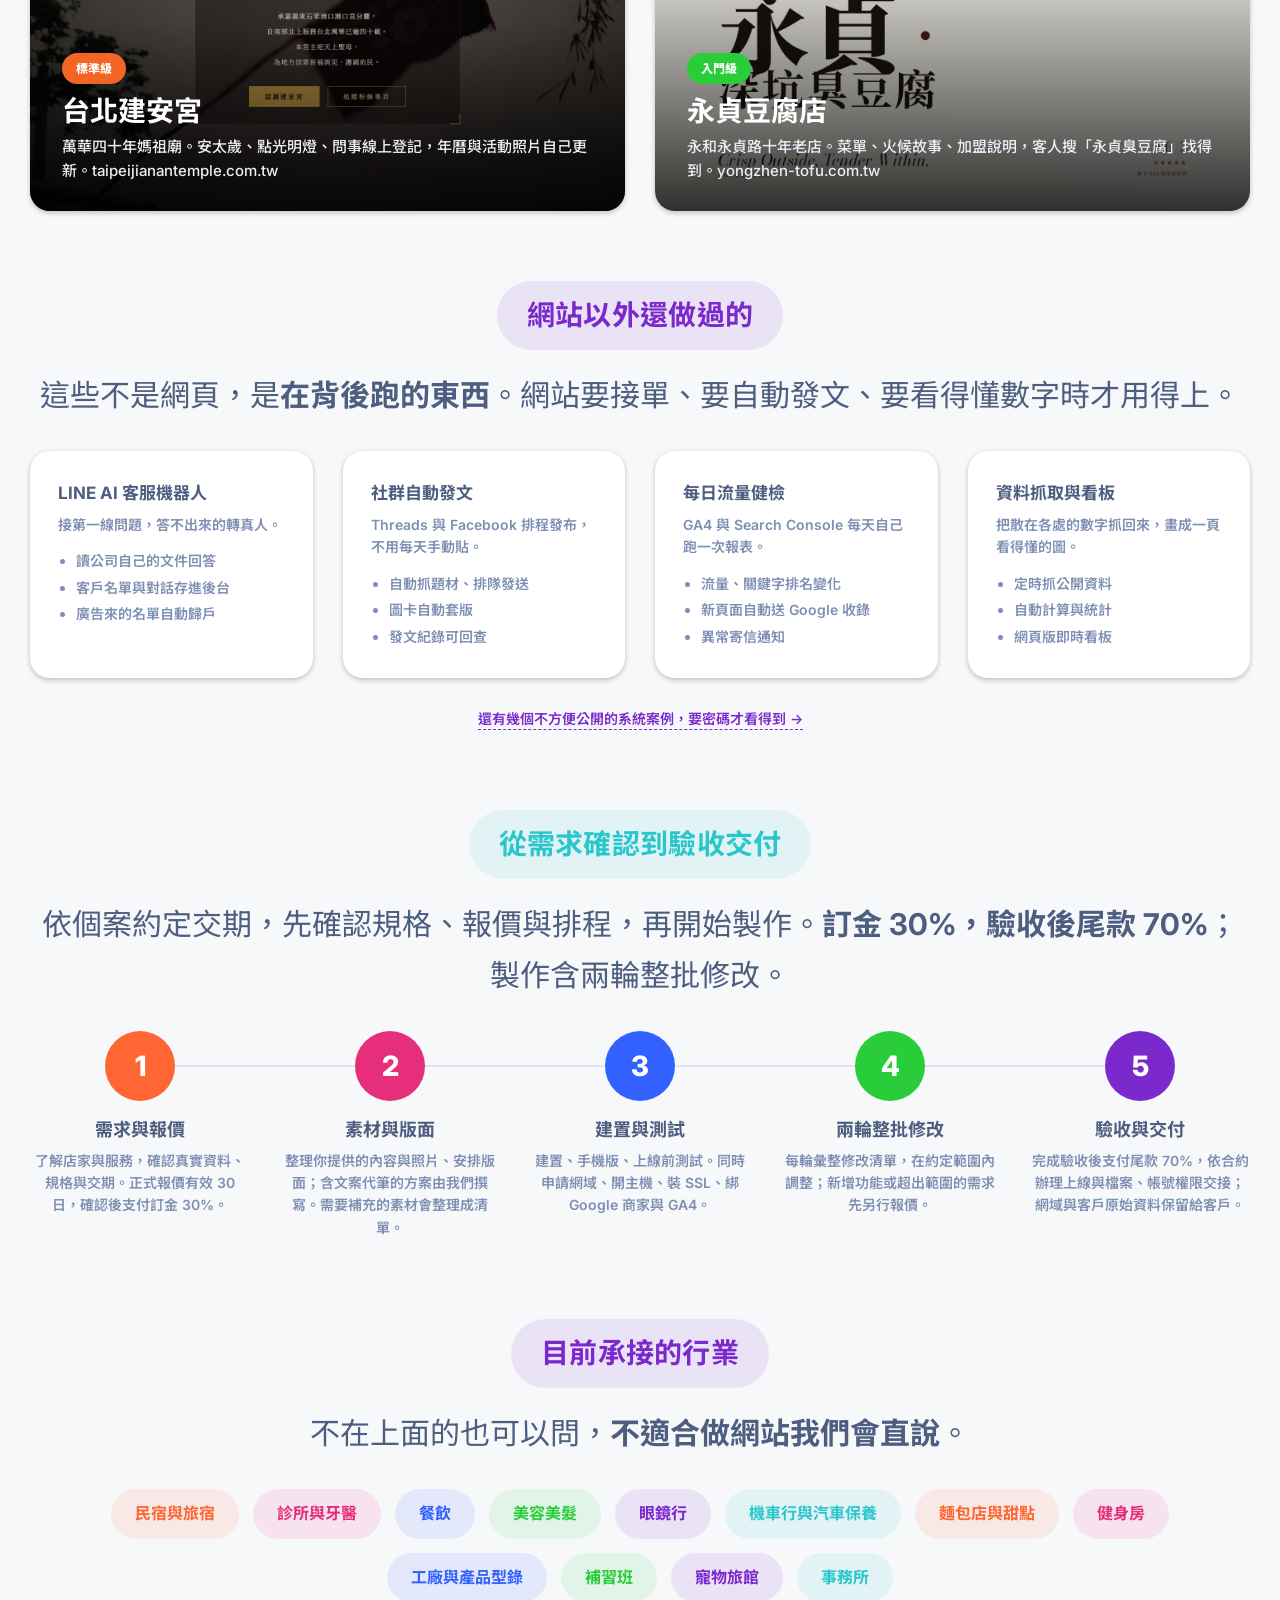
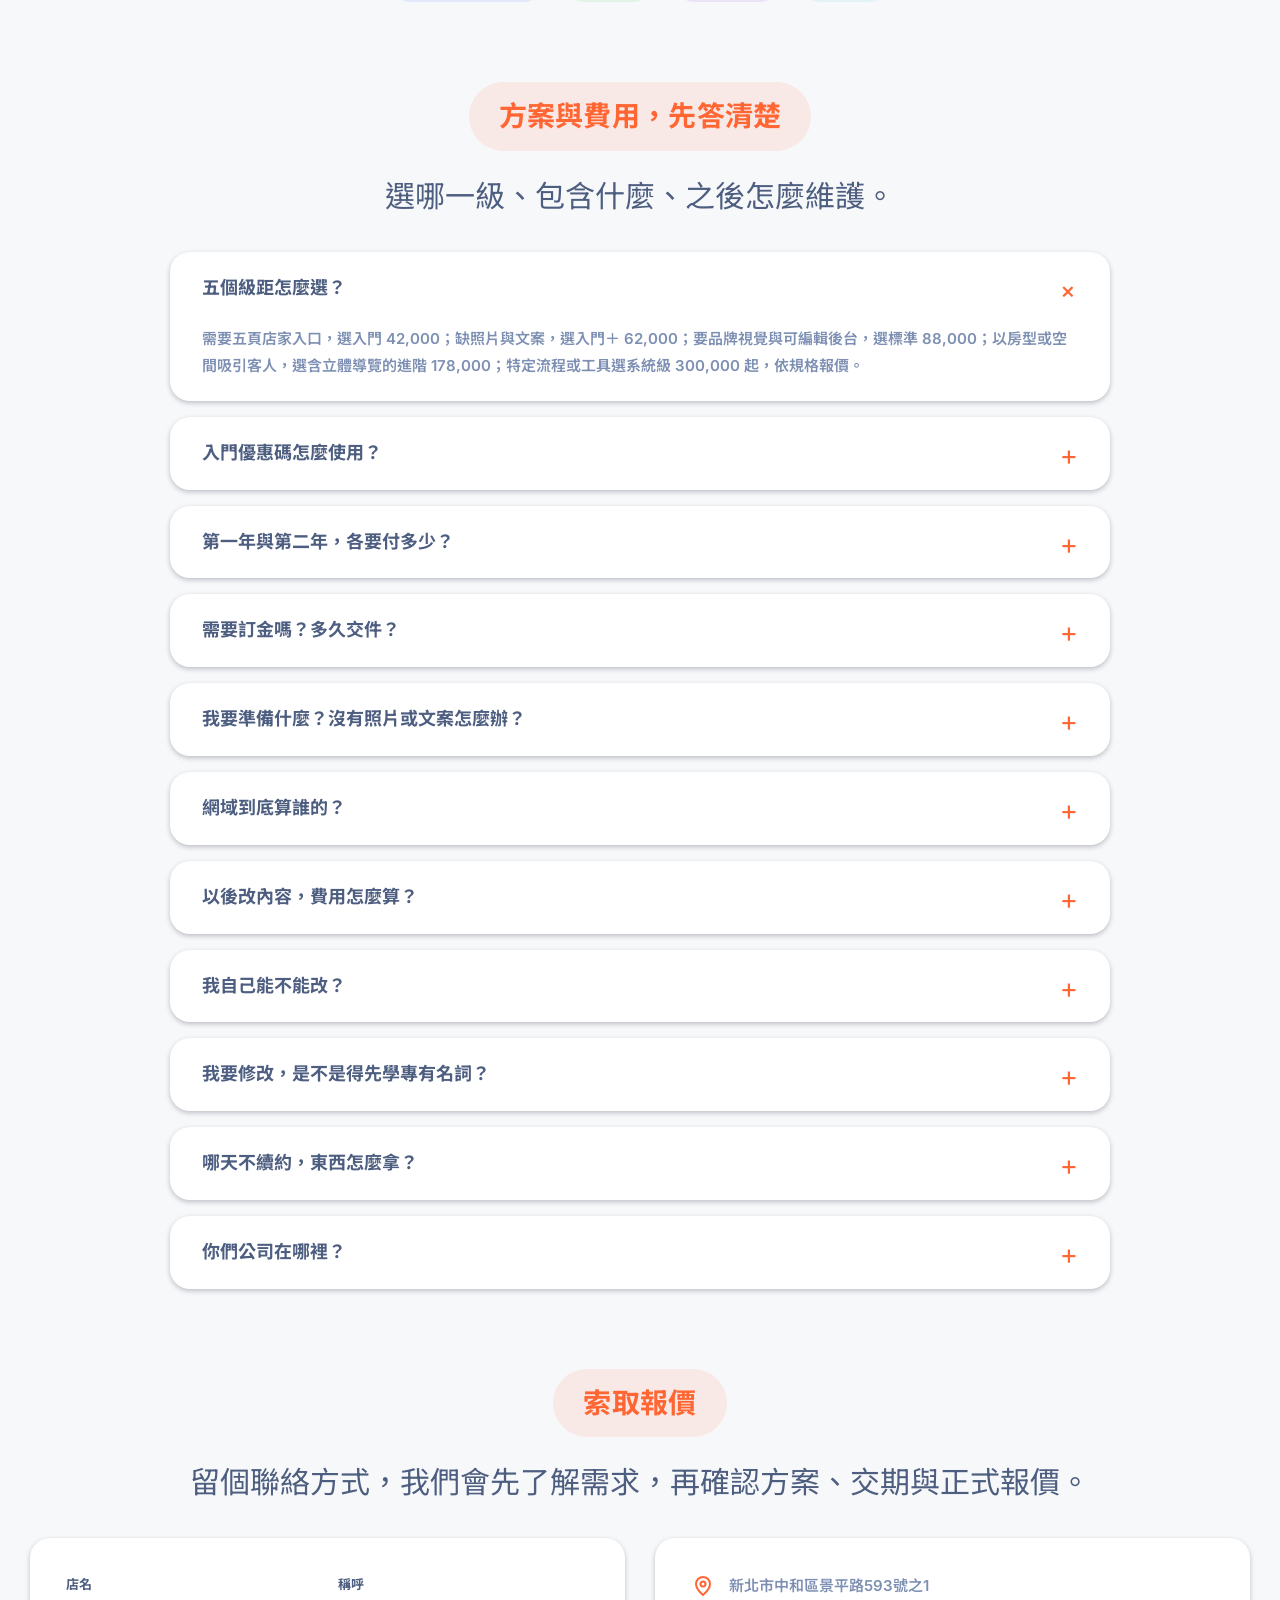
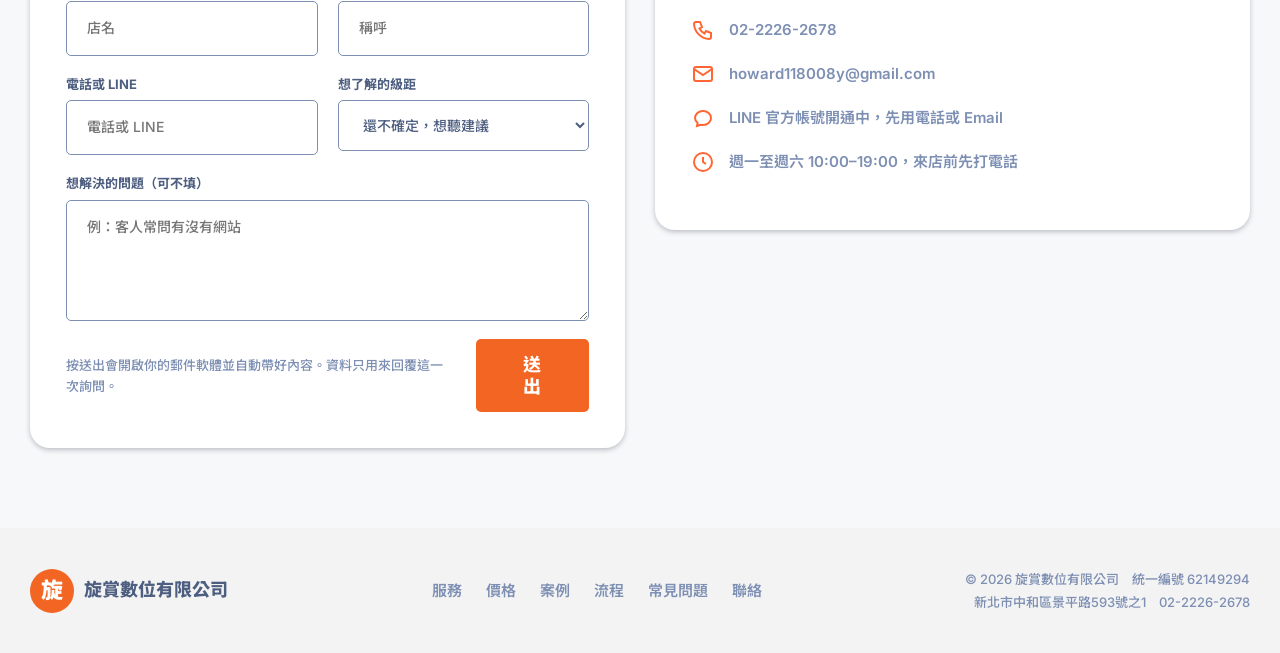
==== commit ee0a2f25: "Unify public and internal pricing, offers, and delivery terms" ====
--- a/index.html
+++ b/index.html
@@ -4,11 +4,11 @@
 <meta charset="utf-8">
 <meta name="viewport" content="width=device-width, initial-scale=1">
 <title>旋賞數位有限公司｜網站建置五級方案・42,000 起</title>
-<meta name="description" content="新北中和網站建置：入門 42,000、含拍攝文案 62,000、品牌形象站 88,000、立體導覽 178,000、客製系統 300,000 起，均含稅。首年網域主機 SSL 包含；創始入門建置 15,000，剩 3／10 名。">
+<meta name="description" content="新北中和網站建置：入門 42,000、含拍攝文案 62,000、品牌形象站 88,000、立體導覽 178,000、客製系統 300,000 起，均含稅。首年網域主機 SSL 包含；第二年網站維運 20,000／年含稅，網站搬遷 8,000 含稅。">
 <link rel="canonical" href="https://howard118008y-commits.github.io/spinprize/">
 <meta property="og:type" content="website">
 <meta property="og:title" content="旋賞數位｜五級網站方案，從形象站到客製系統">
-<meta property="og:description" content="五級方案 42,000／62,000／88,000／178,000／300,000 起，均含稅。首年網域、主機與 SSL 包含；創始入門建置 15,000，剩餘 3／10 名。">
+<meta property="og:description" content="五級方案 42,000／62,000／88,000／178,000／300,000 起，均含稅。首年網域、主機與 SSL 包含；第二年網站維運 20,000／年含稅，網站搬遷 8,000 含稅。">
 <meta property="og:image" content="https://howard118008y-commits.github.io/spinprize/assets/og.jpg">
 <meta property="og:locale" content="zh_TW">
 <link rel="icon" href="data:image/svg+xml,%3Csvg xmlns='http://www.w3.org/2000/svg' viewBox='0 0 64 64'%3E%3Ccircle cx='32' cy='32' r='32' fill='%23f26522'/%3E%3Ctext x='32' y='44' font-size='34' font-family='sans-serif' font-weight='700' fill='%23fff' text-anchor='middle'%3E旋%3C/text%3E%3C/svg%3E">
@@ -24,7 +24,7 @@
   "description": "新北中和的網站建置公司，提供五頁形象站、拍攝文案、品牌網站、立體導覽與客製系統。",
   "url": "https://howard118008y-commits.github.io/spinprize/",
   "telephone": "+886-2-2226-2678",
-  "email": "spinprize.digital@gmail.com",
+  "email": "howard118008y@gmail.com",
   "taxID": "62149294",
   "address": {
     "@type": "PostalAddress",
@@ -40,7 +40,7 @@
     "新北市",
     "台北市"
   ],
-  "priceRange": "NT$15,000（創始優惠）至 NT$300,000 起（系統級）",
+  "priceRange": "NT$42,000 至 NT$300,000 起（系統級）",
   "makesOffer": [
     {
       "@type": "Offer",
@@ -119,25 +119,25 @@
 <!-- STATEMENT -->
 <section class="sec" id="statement">
   <div class="wrap">
-    <p class="statement">我們是<b>新北中和</b>的網站建置公司，實體店面在<b>景平路593號之1</b>。客人現在都先 Google 再打電話，你的店在地圖上找得到，點進去卻只有電話和地址。入門與標準級以<b>七個工作天</b>交件，其他級距依拍攝排程與規格確認交期。<b>網域登記在你名下</b>，哪天不做了檔案帶走。</p>
-  </div>
-</section>
-
-<!-- FOUNDER 圖文 -->
+    <p class="statement">我們是<b>新北中和</b>的網站建置公司，實體店面在<b>景平路593號之1</b>。客人現在都先 Google 再打電話，你的店在地圖上找得到，點進去卻只有電話和地址。我們把服務、品牌與聯絡入口整理清楚，<b>交期依個案約定</b>。<b>網域與客戶原始資料保留給客戶</b>，網站程式碼、設計與交付使用權依合約約定。</p>
+  </div>
+</section>
+
+<!-- 入門優惠說明 -->
 <section class="sec" id="founder">
   <div class="wrap two">
     <div class="card visual">
       <p class="v-k">入門級五頁形象站</p>
-      <p class="v-old">原價 42,000</p>
-      <p class="v-new">15,000</p>
-      <p class="v-note">元含稅・七個工作天交件・前十家</p>
-      <p class="v-left">剩餘名額 <b>3</b> ／ 10</p>
+      <p class="v-old">入門定價 42,000</p>
+      <p class="v-new">32,000</p>
+      <p class="v-note">元含稅・限持有效優惠碼之入門方案</p>
+      <p class="v-left">入門方案折抵 <b>10,000</b> 元</p>
     </div>
     <div>
-      <p class="pill-h pill-red">創始價</p>
-      <p class="lead">前十家拿到的東西<b>和 42,000 完全一樣</b>，差別只在讓我們把成品<b>放進作品集</b>。</p>
-      <p class="body">我們的網站建置服務今年才開，需要前十個案例來累積口碑。五頁、手機版、首年網域、主機、SSL、Google 商家綁定、GA4 全含。第十一家起恢復 42,000。已承諾舊客的 12,000／年尊重原約定。剩餘創始名額第二年起網站維運同樣為 20,000／年。</p>
-      <a class="btn btn-orange" href="#contact" data-tier="創始價 入門級 15,000">詢問創始入門方案</a>
+      <p class="pill-h pill-red">入門優惠碼</p>
+      <p class="lead">持旋賞私下發送的有效優惠碼，入門方案由 <b>42,000 折抵 10,000</b>，實付 <b>32,000 元含稅</b>。</p>
+      <p class="body">僅適用入門五頁形象站，每案限用一次，不得與其他優惠併用，暫不設使用期限。優惠碼由旋賞在報價階段人工確認核銷，確認後列入正式報價；不適用入門＋或其他級距。入門包含五頁、手機版、首年網域、主機、SSL、Google 商家綁定與 GA4，第二年網站維運 20,000／年含稅。</p>
+      <a class="btn btn-orange" href="#contact" data-tier="入門優惠碼方案 32,000（需人工確認）">詢問入門優惠</a>
     </div>
   </div>
 </section>
@@ -170,25 +170,25 @@
     <div class="card svc">
       <div class="ico ico-green"><svg viewBox="0 0 48 48" fill="none" stroke="currentColor" stroke-width="2"><path d="M8 34l10-10 8 8 14-14"/><path d="M32 18h8v8"/></svg></div>
       <h3>續約維運</h3>
-      <p>首年維運已含，第二年起 20,000／年。</p>
-      <ul><li>網域主機續約、備份、故障排除</li><li>已承諾舊客 12,000／年，依原約定</li><li>每年兩次內容修改</li><li>換照片改電話不算次數</li><li>每年一份健檢報告</li></ul>
+      <p>首年網域、主機與 SSL 已含，第二年起 20,000／年含稅。</p>
+      <ul><li>網域主機續約、備份、故障排除</li><li>已承諾舊客 12,000／年，依原約定</li><li>每年兩次內容更新，超出範圍另報</li><li>新增功能、系統維運、第三方與 API 費用另約</li></ul>
     </div>
     <div class="card svc">
       <div class="ico ico-purple"><svg viewBox="0 0 48 48" fill="none" stroke="currentColor" stroke-width="2"><rect x="6" y="14" width="36" height="26" rx="3"/><path d="M16 14l4-6h8l4 6"/><circle cx="24" cy="27" r="7"/></svg></div>
       <h3>現場拍攝</h3>
-      <p>加購 9,800，半日。</p>
-      <ul><li>交付 30 張修圖完成的照片</li><li>店面、商品、空間</li><li>照片版權歸你</li><li>沒有照片的店最需要這一項</li></ul>
+      <p>拍攝範圍確認後另行報價。</p>
+      <ul><li>交付 30 張修圖完成的照片</li><li>店面、商品、空間</li><li>素材交付與使用權依合約約定</li><li>沒有照片的店最需要這一項</li></ul>
     </div>
     <div class="card svc">
       <div class="ico ico-turq"><svg viewBox="0 0 48 48" fill="none" stroke="currentColor" stroke-width="2"><path d="M8 12h32v20H22l-8 6v-6H8z"/><path d="M16 20h16M16 26h10"/></svg></div>
       <h3>LINE 官方帳號</h3>
-      <p>加購 10,000。</p>
+      <p>設定範圍確認後另行報價。</p>
       <ul><li>協助開通與設定</li><li>圖文選單</li><li>自動回覆設定</li><li>網站與 LINE 互相連結</li></ul>
     </div>
     <div class="card svc">
       <div class="ico ico-blue"><svg viewBox="0 0 48 48" fill="none" stroke="currentColor" stroke-width="2"><path d="M12 7h24v34H12zM18 16h12M18 23h12M18 30h8"/></svg></div>
       <h3>五頁文案代筆</h3>
-      <p>加購 15,000，五頁。</p>
+      <p>文案範圍確認後另行報價。</p>
       <ul><li>頁面標題與內文</li><li>Google 搜尋顯示的描述</li><li>依店家提供的真實資訊撰寫</li><li>入門＋已包含五頁文案</li></ul>
     </div>
   </div>
@@ -202,11 +202,11 @@
 <section class="sec" id="pricing">
   <div class="wrap center">
     <p class="pill-h pill-blue">五級服務與金額</p>
-    <p class="lead">全部<b>含稅</b>，開立公司統一發票。先確認內容與報價，再開始製作。</p>
+    <p class="lead">以下建置金額均為<b>新臺幣含稅價</b>，開立公司統一發票。正式報價有效 30 日，先確認內容與報價，再開始製作。</p>
   </div>
   <div class="wrap grid5">
     <article class="card tier" id="tier-starter">
-      <span class="ribbon">創始建置 15,000 · 剩 3／10</span>
+      <span class="ribbon">持有效優惠碼折抵 10,000</span>
       <p class="t-k">入門</p><h3>五頁形象站</h3>
       <p class="stat">42,000</p><p>讓客人看得到服務、價目與聯絡方式。</p>
       <ul class="tier-includes"><li>首頁、服務或房型、價目、聯絡、地圖</li><li>手機版、首年網域、主機與 SSL</li><li>Google 商家綁定與 GA4</li></ul>
@@ -217,15 +217,15 @@
 
       <p class="t-k">入門＋</p><h3>形象站＋拍攝文案</h3>
       <p class="stat">62,000</p><p>入門全部，加上網站需要的照片與文字。</p>
-      <ul class="tier-includes"><li>現場拍攝半日，交付 30 張修圖照片</li><li>照片版權歸你，含五頁文案代筆</li><li>42,000＋9,800＋15,000＝66,800，方案省 4,800</li></ul>
+      <ul class="tier-includes"><li>入門級內容與現場拍攝半日</li><li>交付 30 張修圖照片與五頁文案</li><li>素材交付與使用權依合約約定</li></ul>
       <p class="fit">適合有店面、但缺少照片與文案的生意。</p>
       <a class="btn btn-orange tier-cta" href="#contact" data-tier="入門＋ 62,000（含拍攝文案）">詢問入門＋方案</a>
     </article>
     <article class="card tier" id="tier-standard">
 
       <p class="t-k">標準</p><h3>品牌形象站</h3>
-      <p class="stat">88,000</p><p>入門全部，加入品牌表達與自行編輯能力。</p>
-      <ul class="tier-includes"><li>品牌視覺客製與文案代筆</li><li>完整 SEO 架構：標題、描述、Sitemap、結構化資料</li><li>可自行編輯的後台</li></ul>
+      <p class="stat">88,000</p><p>品牌視覺客製、文案與自行編輯能力。</p>
+      <ul class="tier-includes"><li>品牌視覺客製與文案代筆</li><li>SEO 架構，項目與交付範圍列入合約</li><li>可自行編輯的後台</li></ul>
       <p class="fit">適合重視品牌呈現、需要持續更新內容的生意。</p>
       <a class="btn btn-orange tier-cta" href="#contact" data-tier="標準級 88,000">詢問標準方案</a>
     </article>
@@ -233,7 +233,7 @@
 
       <p class="t-k">進階</p><h3>形象站＋立體導覽</h3>
       <p class="stat">178,000</p><p>標準全部，再把空間做成可以點選的立體剖面。</p>
-      <ul class="tier-includes"><li>含標準級內容與可自行編輯的後台</li><li>點選房間，查看照片與價目</li><li>88,000＋130,000＝218,000，方案省 40,000</li></ul>
+      <ul class="tier-includes"><li>含標準級內容與可自行編輯的後台</li><li>可點選房間的立體導覽</li><li>點選房間，查看照片與價目</li></ul>
       <p class="fit">適合房型或空間本身就是賣點的生意。</p>
       <a class="btn btn-orange tier-cta" href="#contact" data-tier="進階級 178,000（含立體導覽）">詢問進階方案</a>
     </article>
@@ -241,7 +241,7 @@
 
       <p class="t-k">系統</p><h3>客製流程與工具</h3>
       <p class="stat">300,000 <small>起</small></p><p>依需求確認規格，報價後再動工。</p>
-      <ul class="tier-includes"><li>可規劃諮詢流程、AI 助理與文件解析</li><li>可規劃自動發文、報表與資料串接</li><li>系統工具採授權使用，管理介面與串接依確認規格報價</li></ul>
+      <ul class="tier-includes"><li>可規劃諮詢流程、AI 助理與文件解析</li><li>可規劃自動發文、報表與資料串接</li><li>系統工具依合約授權，管理介面與串接依確認規格報價</li></ul>
       <p class="fit">適合需要特定營運流程或工具的生意。</p>
       <a class="btn btn-orange tier-cta" href="#contact" data-tier="系統級 300,000 起">詢問系統方案</a>
     </article>
@@ -251,29 +251,28 @@
       <h3>第一年與續約費用，一起看清楚</h3>
       <div class="renewal-grid">
         <div><p class="t-k">第一年</p><strong>已含在建置費內</strong><p>網域、主機與 SSL，首年不另收維運費。</p></div>
-        <div><p class="t-k">新案與創始名額 · 第二年起</p><strong>20,000／年</strong><p>包含剩餘 3 個創始建置名額。網域主機續約、備份、故障排除、每年兩次內容修改與一份健檢報告；換照片、改電話、調價格不算次數。</p></div>
+        <div><p class="t-k">新案 · 第二年起</p><strong>20,000／年含稅</strong><p>網域主機續約、備份、故障排除與每年兩次內容更新；照片、電話與價格調整納入內容更新額度，超出範圍另報。</p></div>
         <div><p class="t-k">已承諾舊客</p><strong>12,000／年</strong><p>尊重既有約定，不因本次調整改變。</p></div>
       </div>
-      <p class="tiny">續滿三年送一次改版或一次拍攝，具體範圍依報價確認。網站檔案打包與網域交接不收費；共用元件及系統工具依約定授權使用。系統級維運、第三方服務與 API 費用，依專案報價確認範圍與費用。</p>
+      <p class="tiny">網站程式碼、設計與交付使用權依合約約定；網域與客戶原始資料保留給客戶。系統級維運、第三方服務與 API 費用另行約定。已承諾舊客仍依原約定。</p>
     </div>
     <div class="card addons" id="addons">
       <h3>需要再加購，報價前先確認</h3>
       <div class="addon-grid">
-        <div><span>現場拍攝 · 半日／30 張修圖照片</span><strong>9,800</strong></div>
-        <div><span>文案代筆 · 五頁標題、內文與搜尋描述</span><strong>15,000</strong></div>
-        <div><span>LINE 官方帳號 · 設定與網站互連</span><strong>10,000</strong></div>
-        <div><span>舊站搬遷協助</span><strong>8,000</strong></div>
-        <div><span>既有網站單獨加購立體導覽</span><strong>130,000</strong></div>
-        <div><span>退出後協助部署、DNS 設定與交接教學</span><strong>8,000</strong></div>
+        <div><span>現場拍攝</span><strong>另行報價</strong></div>
+        <div><span>文案代筆</span><strong>另行報價</strong></div>
+        <div><span>LINE 官方帳號 · 設定與網站互連</span><strong>另行報價</strong></div>
+        <div><span>網站搬遷服務 · 範圍依合約確認</span><strong>8,000 含稅</strong></div>
+        <div><span>既有網站單獨加購立體導覽</span><strong>另行報價</strong></div>
       </div>
-      <p class="tiny">照片版權歸你。入門＋已含半日拍攝與五頁文案；進階已含立體導覽，同一項內容不重複加購。</p>
+      <p class="tiny">入門＋已含半日拍攝與五頁文案；進階已含立體導覽，同一項內容不重複加購。搬遷以外的加購依需求另報；素材使用權與實際交付項目列入合約。</p>
     </div>
     <div class="card terms">
       <ul>
-        <li>網域與主機的帳號登記在你名下。網站檔案可交付，網域可交接；系統工具與共用元件依合約授權。</li>
-        <li><b>付款：</b>入門、入門＋與標準不收訂金，上線驗收後付款；進階與系統簽約時收三成。</li>
-        <li><b>交期：</b>入門與標準為七個工作天；入門＋另確認拍攝排程與交期。進階約三週，系統依專案排程；實際交期在報價時確認。</li>
-        <li>超出級距內容，或需要訂房系統與金流，另行報價，動工前先確認。介紹新客戶成交，你和他各折 3,000。</li>
+        <li><b>交付權利：</b>網域與客戶原始資料保留給客戶；網站程式碼、設計與交付使用權依合約約定。旋賞製作的報價、規劃、部署及交付文件歸旋賞數位所有。</li>
+        <li><b>付款：</b>所有方案訂金 30%，驗收後支付尾款 70%。</li>
+        <li><b>交期與修改：</b>交期依個案約定；製作含兩輪整批修改，新增功能或超出範圍另行報價。</li>
+        <li><b>報價與優惠：</b>正式報價有效 30 日。僅入門可用私下發送的有效優惠碼折抵 10,000；每案一次、不得併用、暫不設期限，由旋賞在報價階段人工確認核銷。</li>
       </ul>
     </div>
   </div>
@@ -346,15 +345,15 @@
 <!-- PROCESS -->
 <section class="sec" id="process">
   <div class="wrap center">
-    <p class="pill-h pill-turq">入門與標準級的七天流程</p>
-    <p class="lead">入門與標準級<b>七個工作天</b>交件。入門＋另確認拍攝排程與交期；進階約三週，系統依專案排程；實際交期在報價時確認。</p>
+    <p class="pill-h pill-turq">從需求確認到驗收交付</p>
+    <p class="lead">依個案約定交期，先確認規格、報價與排程，再開始製作。<b>訂金 30%，驗收後尾款 70%</b>；製作含兩輪整批修改。</p>
   </div>
   <div class="wrap steps">
-    <div class="step"><span class="num n-orange">1</span><h4>第 1 天</h4><p>到你店裡坐一小時，把你平常跟客人講的話問出來。你不用準備任何東西。</p></div>
-    <div class="step"><span class="num n-red">2</span><h4>第 2–3 天</h4><p>整理你提供的內容與照片、安排版面；含文案代筆的方案由我們撰寫。需要補充的素材會整理成清單。</p></div>
-    <div class="step"><span class="num n-blue">3</span><h4>第 4–5 天</h4><p>建置、手機版、上線前測試。同時申請網域、開主機、裝 SSL、綁 Google 商家與 GA4。</p></div>
-    <div class="step"><span class="num n-green">4</span><h4>第 6 天</h4><p>給你看，改兩輪。用文字講清楚要改什麼就好，不另外算錢。</p></div>
-    <div class="step"><span class="num n-purple">5</span><h4>第 7 天</h4><p>綁網域正式上線，Google 商家與 GA4 權限轉到你帳號，帳號密碼同一天交給你。</p></div>
+    <div class="step"><span class="num n-orange">1</span><h4>需求與報價</h4><p>了解店家與服務，確認真實資料、規格與交期。正式報價有效 30 日，確認後支付訂金 30%。</p></div>
+    <div class="step"><span class="num n-red">2</span><h4>素材與版面</h4><p>整理你提供的內容與照片、安排版面；含文案代筆的方案由我們撰寫。需要補充的素材會整理成清單。</p></div>
+    <div class="step"><span class="num n-blue">3</span><h4>建置與測試</h4><p>建置、手機版、上線前測試。同時申請網域、開主機、裝 SSL、綁 Google 商家與 GA4。</p></div>
+    <div class="step"><span class="num n-green">4</span><h4>兩輪整批修改</h4><p>每輪彙整修改清單，在約定範圍內調整；新增功能或超出範圍的需求先另行報價。</p></div>
+    <div class="step"><span class="num n-purple">5</span><h4>驗收與交付</h4><p>完成驗收後支付尾款 70%，依合約辦理上線與檔案、帳號權限交接；網域與客戶原始資料保留給客戶。</p></div>
   </div>
 </section>
 
@@ -374,15 +373,15 @@
   <div class="wrap center"><p class="pill-h pill-orange">方案與費用，先答清楚</p><p class="lead">選哪一級、包含什麼、之後怎麼維護。</p></div>
   <div class="wrap faq">
     <details class="card" open><summary>五個級距怎麼選？</summary><p>需要五頁店家入口，選入門 42,000；缺照片與文案，選入門＋ 62,000；要品牌視覺與可編輯後台，選標準 88,000；以房型或空間吸引客人，選含立體導覽的進階 178,000；特定流程或工具選系統級 300,000 起，依規格報價。</p></details>
-    <details class="card"><summary>創始建置 15,000 包含什麼？</summary><p>交付內容與入門 42,000 相同：五頁、手機版、首年網域、主機、SSL、Google 商家綁定與 GA4。條件是同意把成品放進作品集，目前剩 3／10 名；第十一家起恢復 42,000。這是入門建置優惠，不包含入門＋的拍攝文案或其他高級距內容。剩餘創始名額第二年起網站維運同樣為 20,000／年。</p></details>
-    <details class="card"><summary>第一年與第二年，各要付多少？</summary><p>第一年按選定方案支付建置費，已含網域、主機與 SSL，不另收首年維運費。所有新案的網站維運第二年起 20,000／年，包含剩餘 3 個創始建置名額；已承諾舊客的 12,000／年依原約定。另選的拍攝、文案或其他加購會先列在報價單上。系統級維運、第三方服務與 API 費用依專案報價確認。</p></details>
-    <details class="card"><summary>需要訂金嗎？多久交件？</summary><p>入門、入門＋與標準不收訂金，上線驗收後付款；進階與系統簽約時收三成。入門與標準七個工作天交件；入門＋另確認拍攝排程與交期，進階約三週，系統依專案排程；實際交期在報價時確認。</p></details>
-    <details class="card"><summary>我要準備什麼？沒有照片或文案怎麼辦？</summary><p>我們先了解你的店家、服務與需求，再列出需要補充的真實資料與素材。半日拍攝 9,800，交付 30 張修圖照片；五頁文案代筆 15,000。入門＋ 62,000 已包含兩項，較入門再分開加購的 66,800 省 4,800。</p></details>
+    <details class="card"><summary>入門優惠碼怎麼使用？</summary><p>僅入門 42,000 可使用旋賞私下發送的有效優惠碼，折抵 10,000，實付 32,000 元含稅。每案一次、不得與其他優惠併用、暫不設期限；由旋賞在報價階段人工確認核銷後列入正式報價。其他方案與年費不適用。</p></details>
+    <details class="card"><summary>第一年與第二年，各要付多少？</summary><p>第一年依選定方案支付含稅建置費，已含網域、主機與 SSL，不另收首年維運費。新案網站維運第二年起 20,000／年含稅，含每年兩次內容更新；已承諾舊客的 12,000／年依原約定。加購、系統級維運、第三方服務與 API 費用另行約定。</p></details>
+    <details class="card"><summary>需要訂金嗎？多久交件？</summary><p>所有方案訂金 30%，驗收後支付尾款 70%；交期依個案約定。正式報價有效 30 日，製作含兩輪整批修改，新增功能或超出範圍另行報價。</p></details>
+    <details class="card"><summary>我要準備什麼？沒有照片或文案怎麼辦？</summary><p>我們先了解你的店家、服務與需求，再列出需要補充的真實資料與素材。入門＋ 62,000 已含半日拍攝、30 張修圖照片與五頁文案；其他拍攝、文案需求依範圍另行報價，素材交付與使用權依合約約定。</p></details>
     <details class="card"><summary>網域到底算誰的？</summary><p>你的。登記在你或你公司名下，帳號與權限交給你，這一點寫進合約。</p></details>
-    <details class="card"><summary>以後改內容，費用怎麼算？</summary><p>首年不另收維運費。續約維運含網域主機續約、備份、故障排除、每年兩次內容修改與每年一份健檢報告；換一張照片、改電話或調價格不算次數。續滿三年送一次改版或一次拍攝，具體範圍依報價確認；超出原有規格的功能先另行報價。</p></details>
+    <details class="card"><summary>以後改內容，費用怎麼算？</summary><p>製作含兩輪整批修改。第二年起 20,000／年含稅的網站維運，含網域主機續約、備份、故障排除及每年兩次內容更新；照片、電話與價格調整納入內容更新額度。新增功能或超出範圍另報，系統維運、第三方與 API 費用另約。</p></details>
     <details class="card"><summary>我自己能不能改？</summary><p>標準與進階包含可自行編輯的後台；系統級的管理介面依確認規格製作。入門與入門＋不包含可自行編輯後台，可透過維運服務請我們協助修改。</p></details>
     <details class="card"><summary>我要修改，是不是得先學專有名詞？</summary><p>不用。用文字說明想要的效果，附上圖片就可以。若不容易描述，也可以提供喜歡的網站畫面作為參考。</p></details>
-    <details class="card"><summary>哪天不續約，東西怎麼拿？</summary><p>網站檔案打包、網域交接到你名下，兩件都不收費；共用元件與系統工具依合約授權範圍使用。需要我們協助部署到新地方、設定 DNS 與交接教學，費用為 8,000，會先確認範圍再執行。</p></details>
+    <details class="card"><summary>哪天不續約，東西怎麼拿？</summary><p>網域與客戶原始資料保留給客戶；網站程式碼、設計與交付使用權依合約約定。網站搬遷服務為 8,000 元含稅，搬遷、部署與交接協助的範圍先列入合約確認。</p></details>
     <details class="card"><summary>你們公司在哪裡？</summary><p>新北市中和區景平路593號之1，有實體店面。來店前可先撥 02-2226-2678 聯絡。</p></details>
   </div>
 </section>
@@ -391,7 +390,7 @@
 <section class="sec" id="contact">
   <div class="wrap center">
     <p class="pill-h pill-orange">索取報價</p>
-    <p class="lead">留個聯絡方式，我們看過你的 Google 商家頁面後，<b>兩個工作天內</b>回你一份寫上店名的建議。不推銷。</p>
+    <p class="lead">留個聯絡方式，我們會先了解需求，再確認方案、交期與正式報價。</p>
   </div>
   <div class="wrap two contact">
     <form class="card form" id="form">
@@ -401,7 +400,7 @@
       </div>
       <div class="f2">
         <label>電話或 LINE<input name="tel" required autocomplete="tel" placeholder="電話或 LINE"></label>
-        <label>想了解的級距<select name="tier" id="inquiry-tier"><option value="還不確定，想聽建議">還不確定，想聽建議</option><option value="創始價 入門級 15,000">創始價 入門級 15,000</option><option value="入門級 42,000">入門級 42,000</option><option value="入門＋ 62,000（含拍攝文案）">入門＋ 62,000（含拍攝文案）</option><option value="標準級 88,000">標準級 88,000</option><option value="進階級 178,000（含立體導覽）">進階級 178,000（含立體導覽）</option><option value="系統級 300,000 起">系統級 300,000 起</option></select></label>
+        <label>想了解的級距<select name="tier" id="inquiry-tier"><option value="還不確定，想聽建議">還不確定，想聽建議</option><option value="入門優惠碼方案 32,000（需人工確認）">入門優惠碼方案 32,000（需人工確認）</option><option value="入門級 42,000">入門級 42,000</option><option value="入門＋ 62,000（含拍攝文案）">入門＋ 62,000（含拍攝文案）</option><option value="標準級 88,000">標準級 88,000</option><option value="進階級 178,000（含立體導覽）">進階級 178,000（含立體導覽）</option><option value="系統級 300,000 起">系統級 300,000 起</option></select></label>
       </div>
       <label>想解決的問題（可不填）<textarea name="msg" rows="4" placeholder="例：客人常問有沒有網站"></textarea></label>
       <div class="f-foot"><p class="tiny">按送出會開啟你的郵件軟體並自動帶好內容。資料只用來回覆這一次詢問。</p><button class="btn btn-orange" type="submit">送出</button></div>
@@ -409,7 +408,7 @@
     <div class="card info">
       <p><svg viewBox="0 0 24 24" fill="none" stroke="currentColor" stroke-width="2"><path d="M12 21s7-6.2 7-11a7 7 0 0 0-14 0c0 4.8 7 11 7 11z"/><circle cx="12" cy="10" r="2.5"/></svg><a href="https://www.google.com/maps/search/?api=1&query=新北市中和區景平路593號之1" target="_blank" rel="noopener">新北市中和區景平路593號之1</a></p>
       <p><svg viewBox="0 0 24 24" fill="none" stroke="currentColor" stroke-width="2"><path d="M5 4h4l2 5-2.5 1.5a11 11 0 0 0 5 5L15 13l5 2v4a2 2 0 0 1-2 2A16 16 0 0 1 3 6a2 2 0 0 1 2-2z"/></svg><a href="tel:+886222262678">02-2226-2678</a></p>
-      <p><svg viewBox="0 0 24 24" fill="none" stroke="currentColor" stroke-width="2"><rect x="3" y="5" width="18" height="14" rx="2"/><path d="M3 7l9 6 9-6"/></svg><a href="mailto:spinprize.digital@gmail.com">spinprize.digital@gmail.com</a></p>
+      <p><svg viewBox="0 0 24 24" fill="none" stroke="currentColor" stroke-width="2"><rect x="3" y="5" width="18" height="14" rx="2"/><path d="M3 7l9 6 9-6"/></svg><a href="mailto:howard118008y@gmail.com">howard118008y@gmail.com</a></p>
       <p><svg viewBox="0 0 24 24" fill="none" stroke="currentColor" stroke-width="2"><path d="M4 12c0-3.9 3.6-7 8-7s8 3.1 8 7-3.6 7-8 7c-.8 0-1.6-.1-2.3-.3L6 20l.6-3C5 15.8 4 14 4 12z"/></svg><span id="line-id">LINE 官方帳號開通中，先用電話或 Email</span></p><!-- TODO-LINE -->
       <p><svg viewBox="0 0 24 24" fill="none" stroke="currentColor" stroke-width="2"><circle cx="12" cy="12" r="9"/><path d="M12 7v5l3 2"/></svg><span>週一至週六 10:00–19:00，來店前先打電話</span></p>
     </div>
@@ -428,6 +427,6 @@
 
 <a class="fab" href="tel:+886222262678" aria-label="撥打電話">☏ 02-2226-2678</a>
 
-<script src="main.js?v=pricing-20260909"></script>
+<script src="main.js?v=pricing-20260925"></script>
 </body>
 </html>
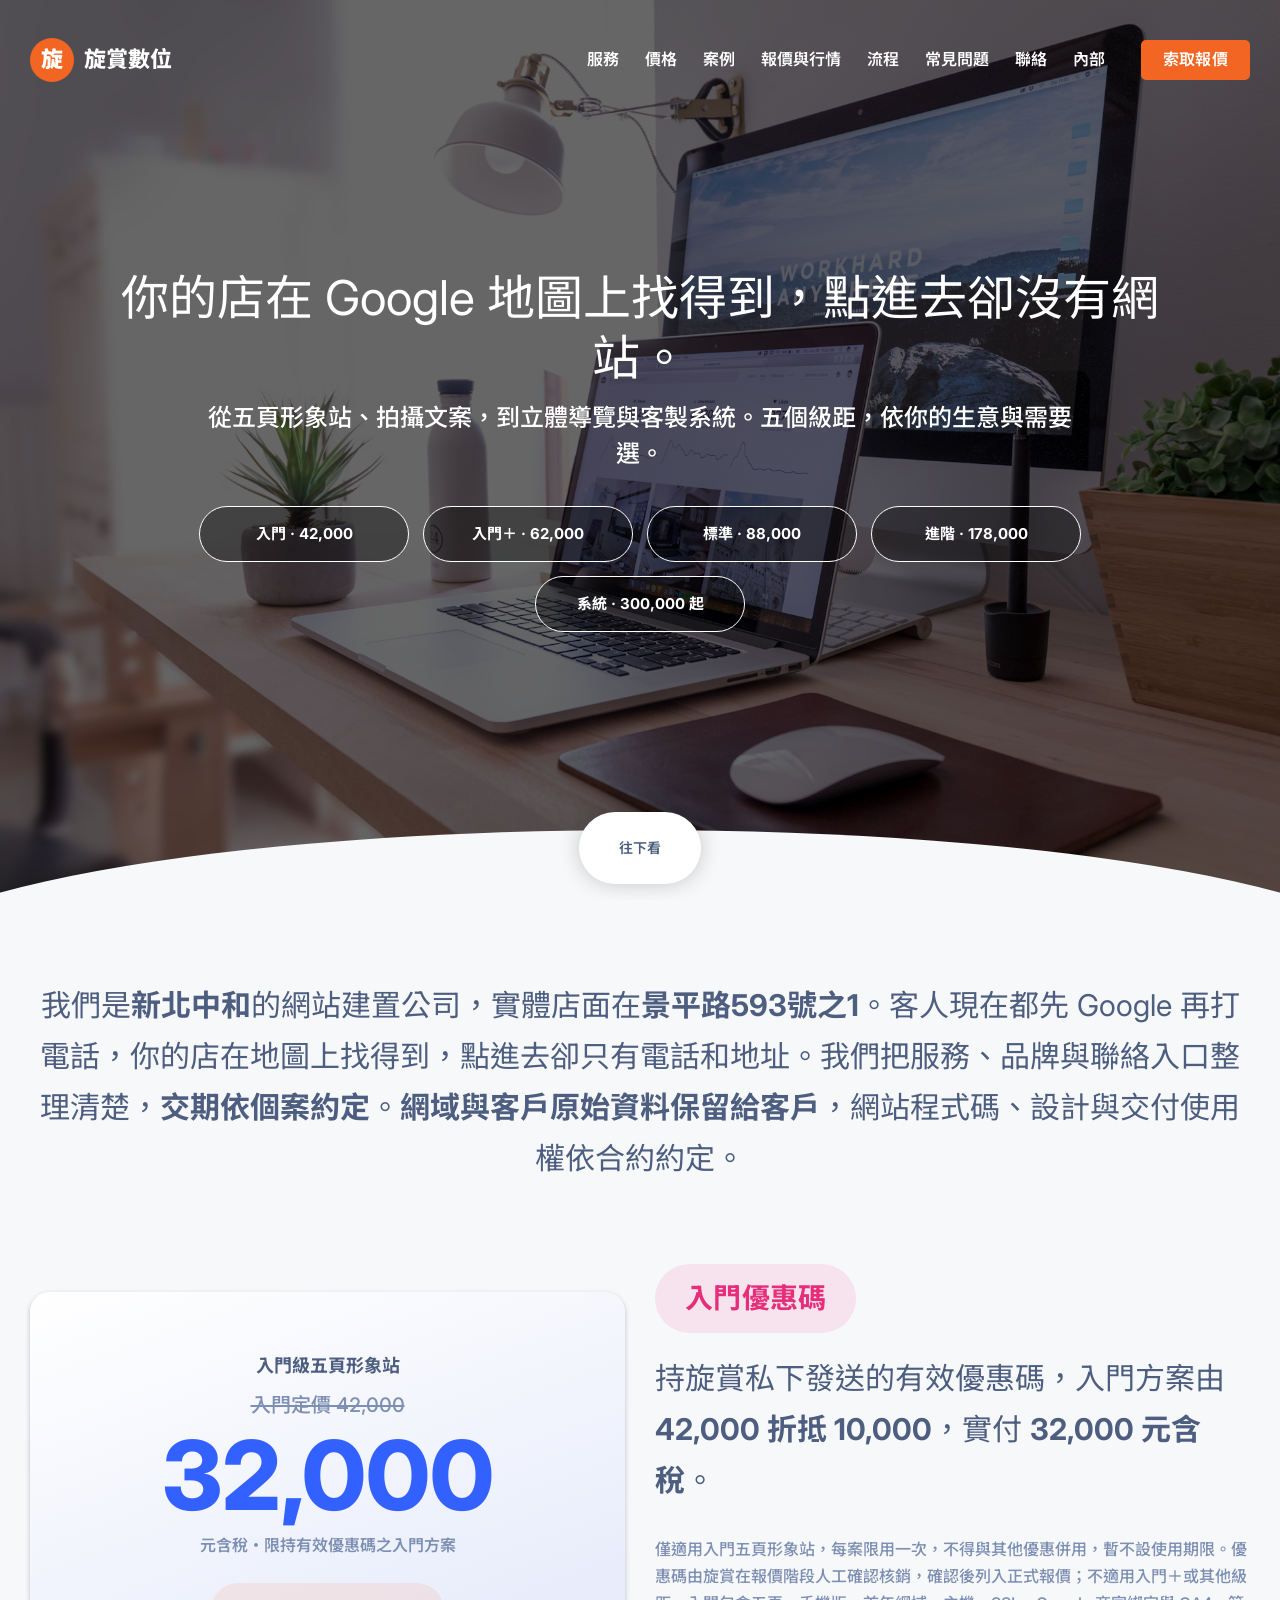
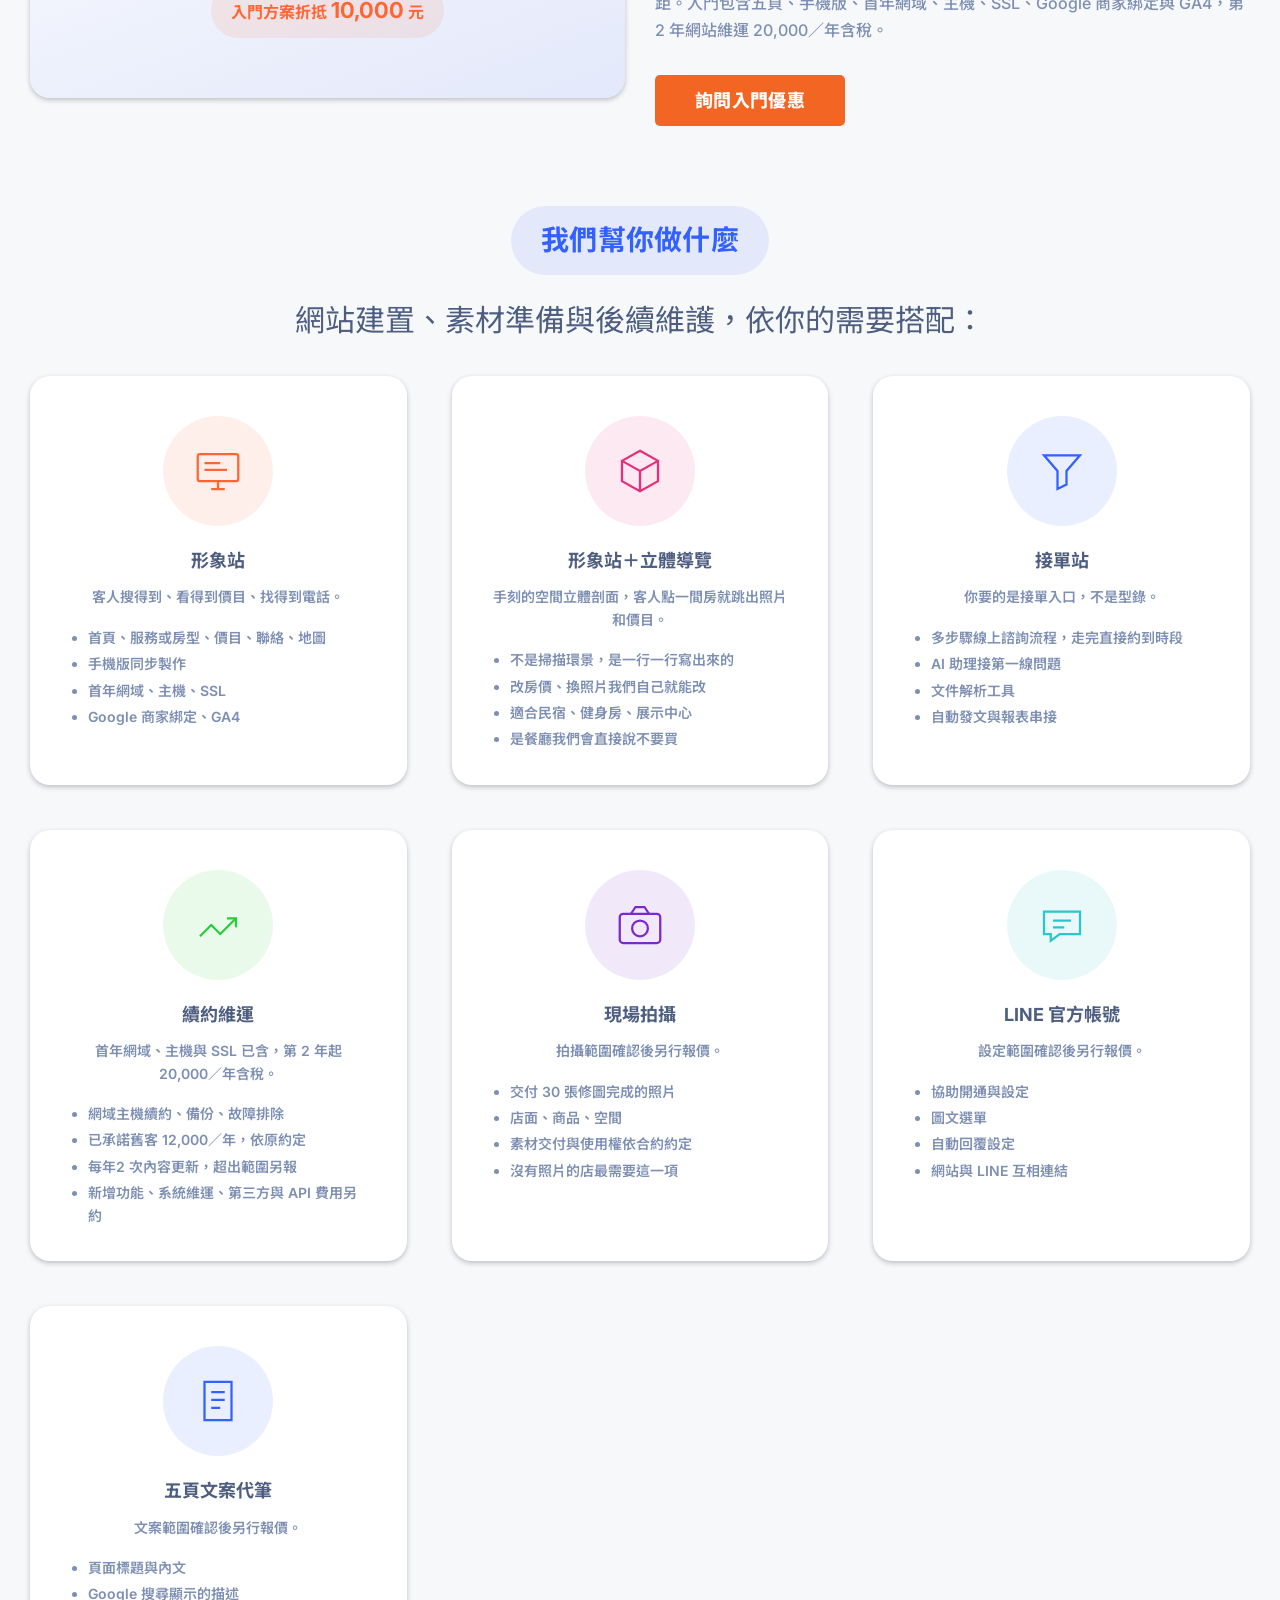
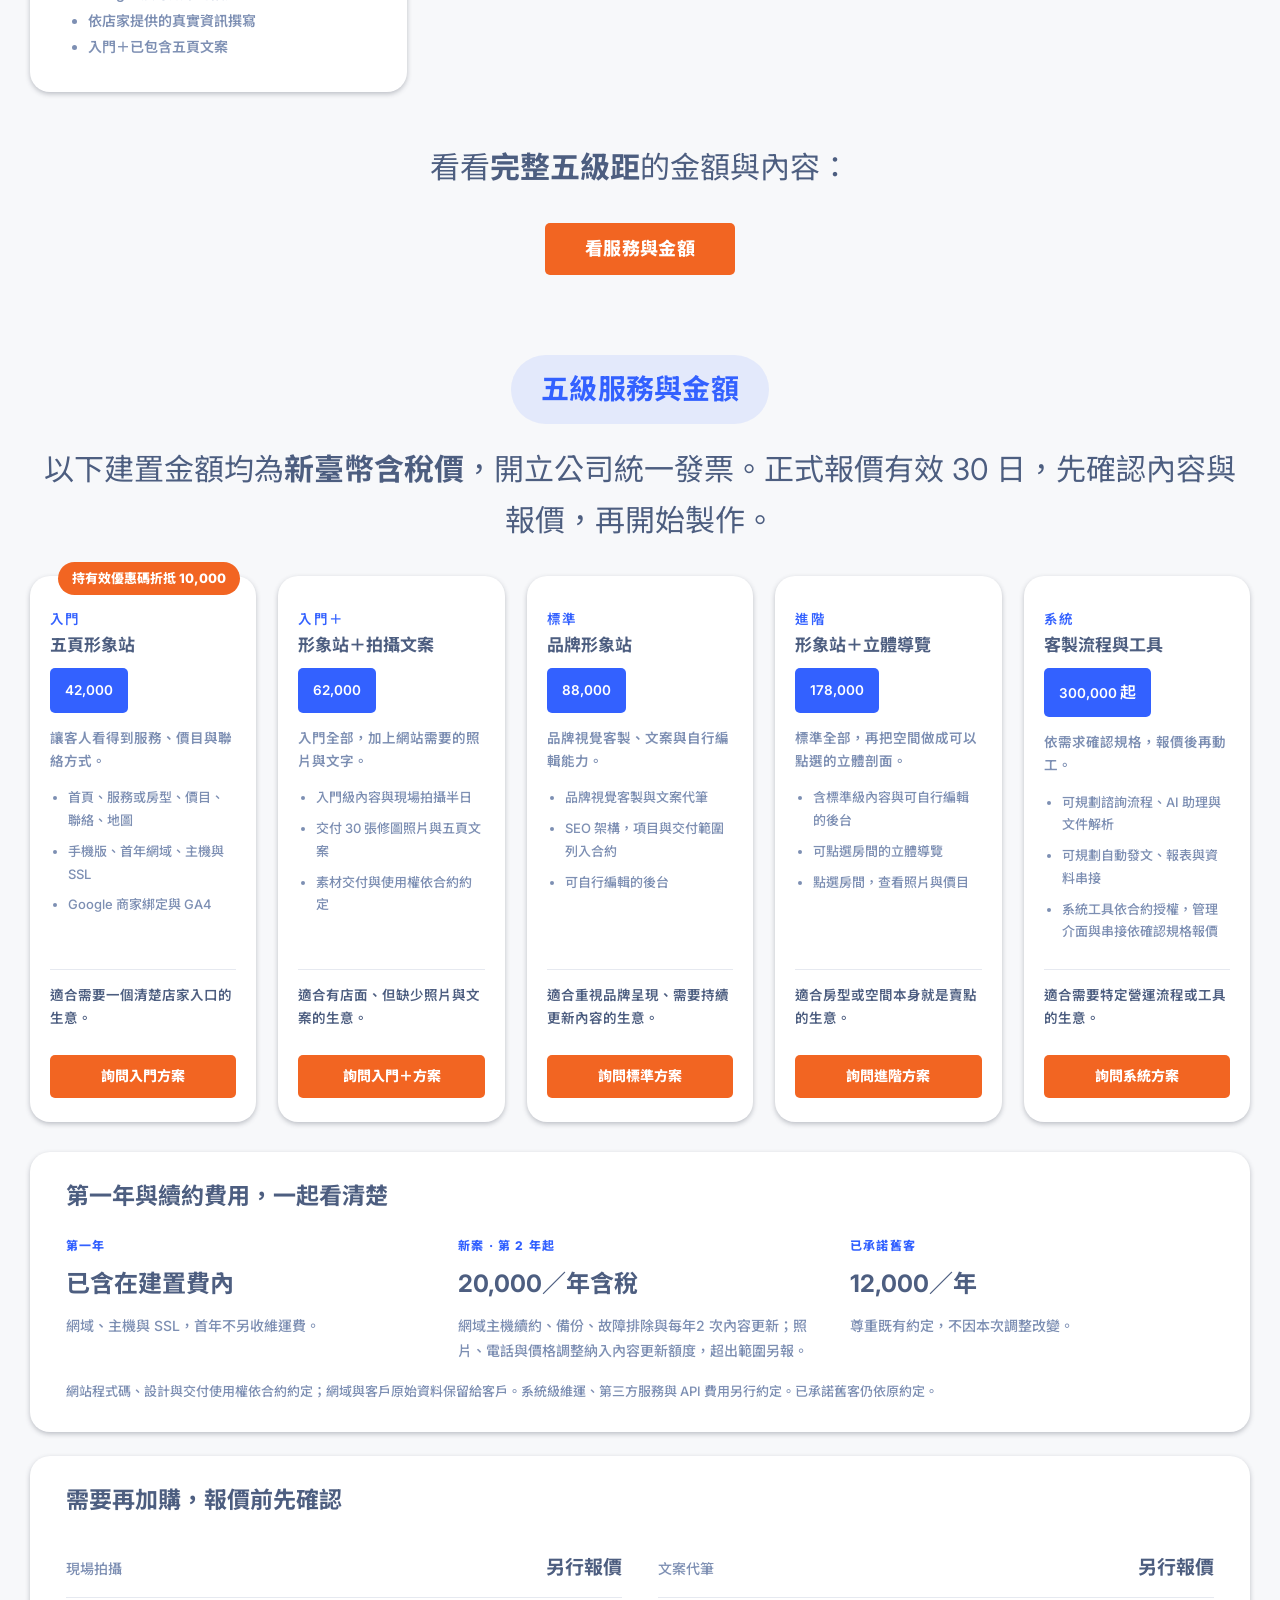
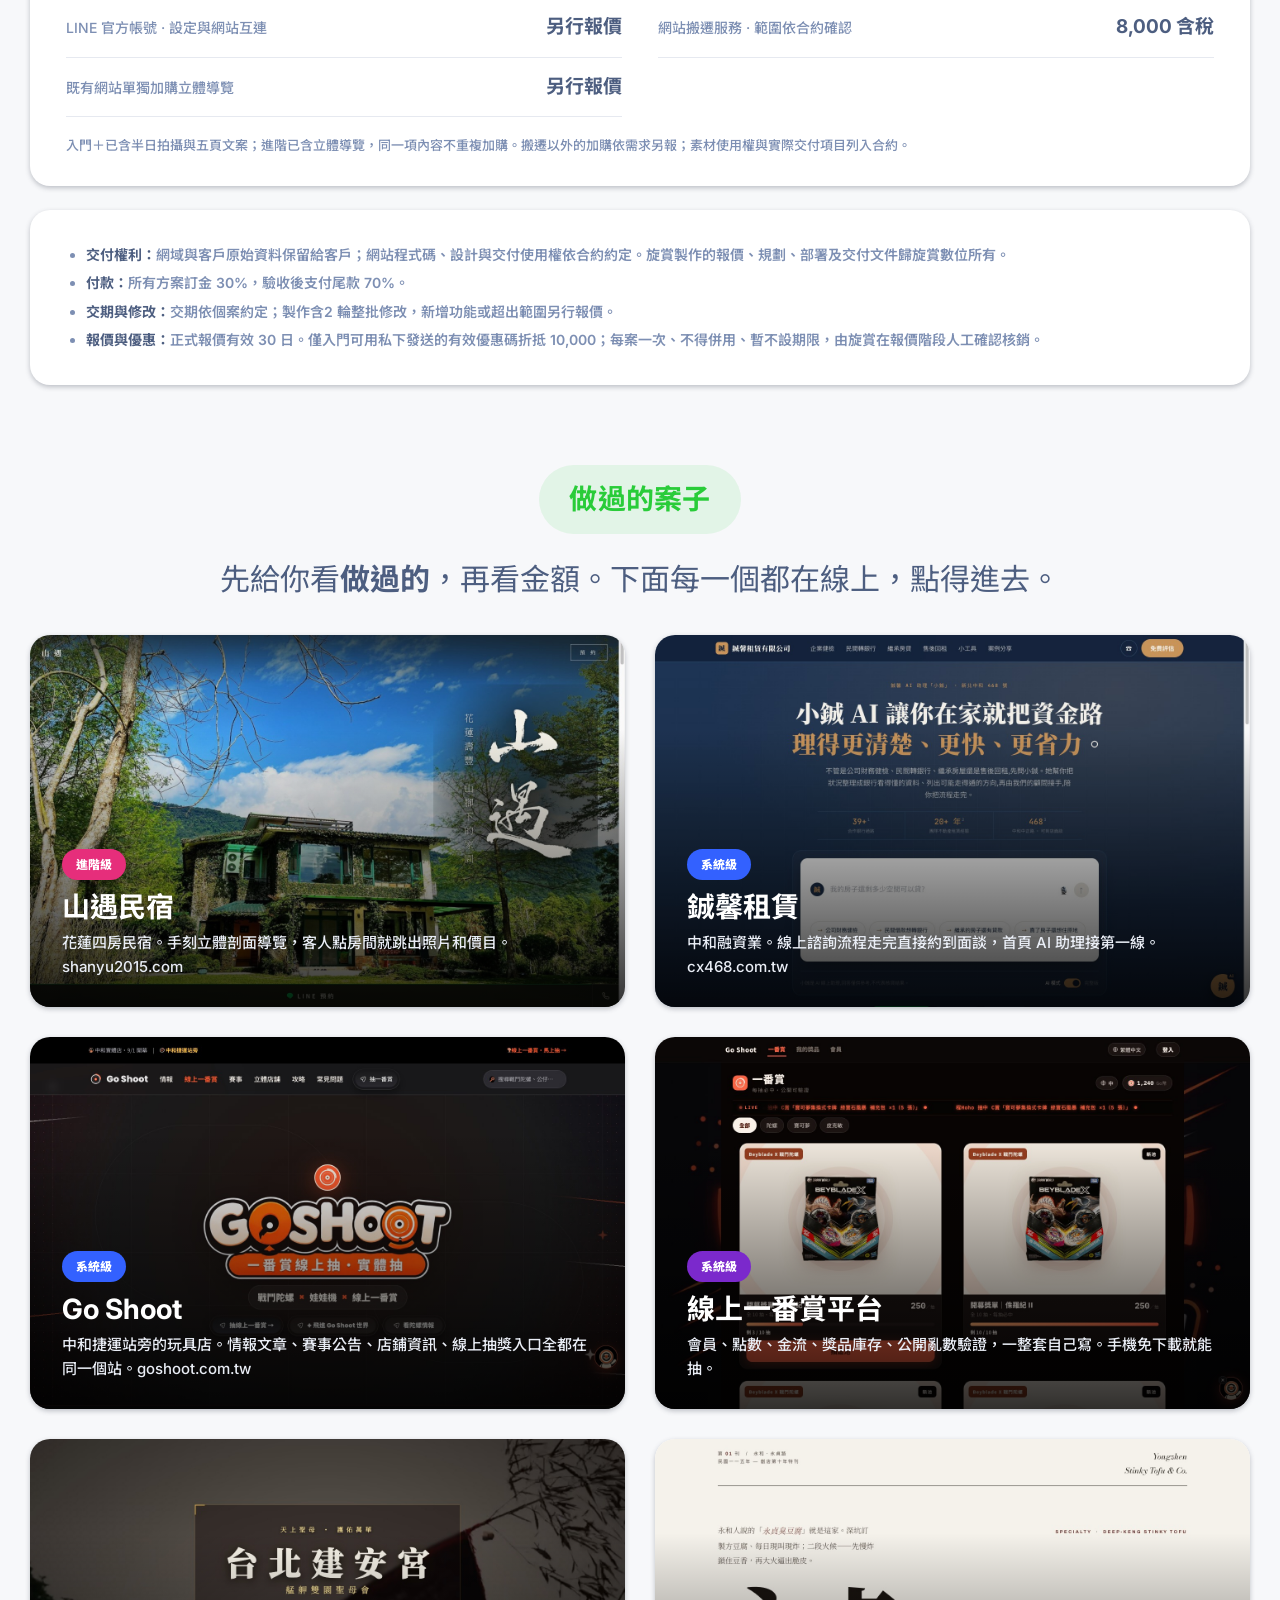
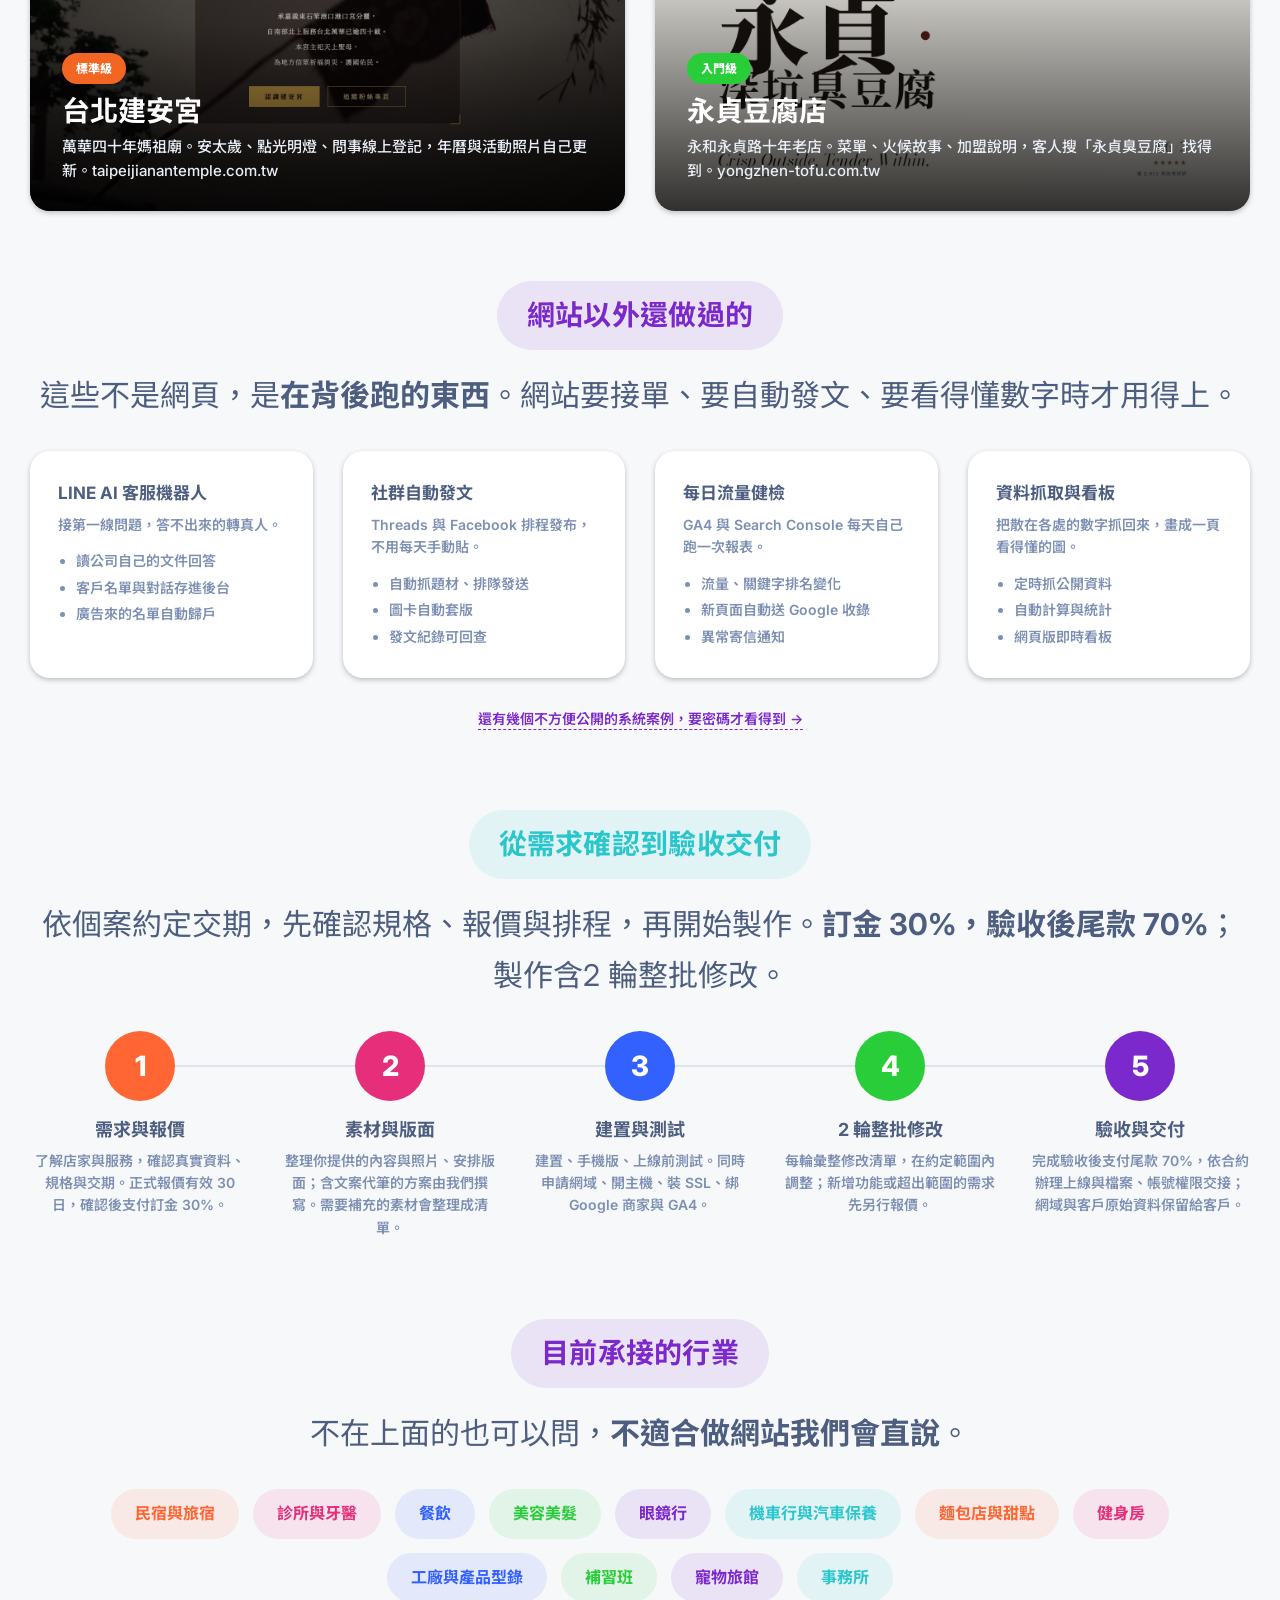
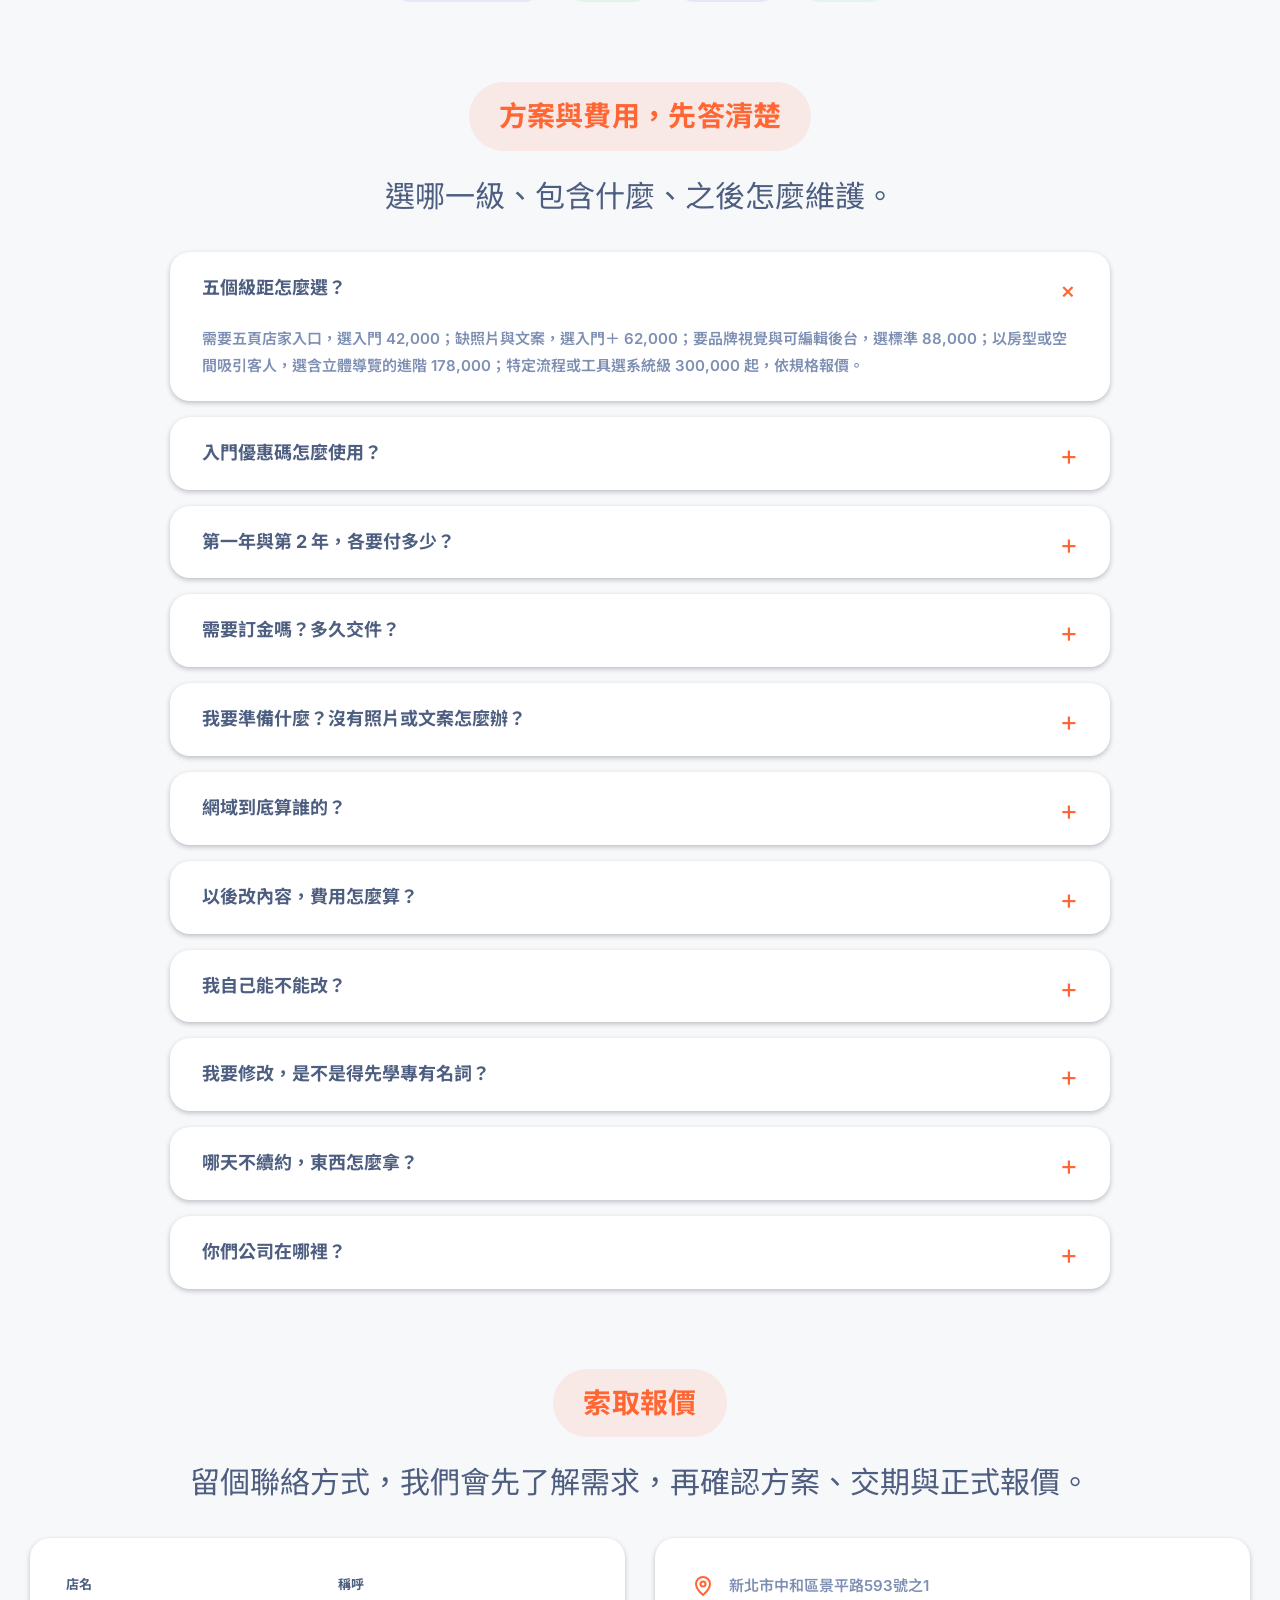
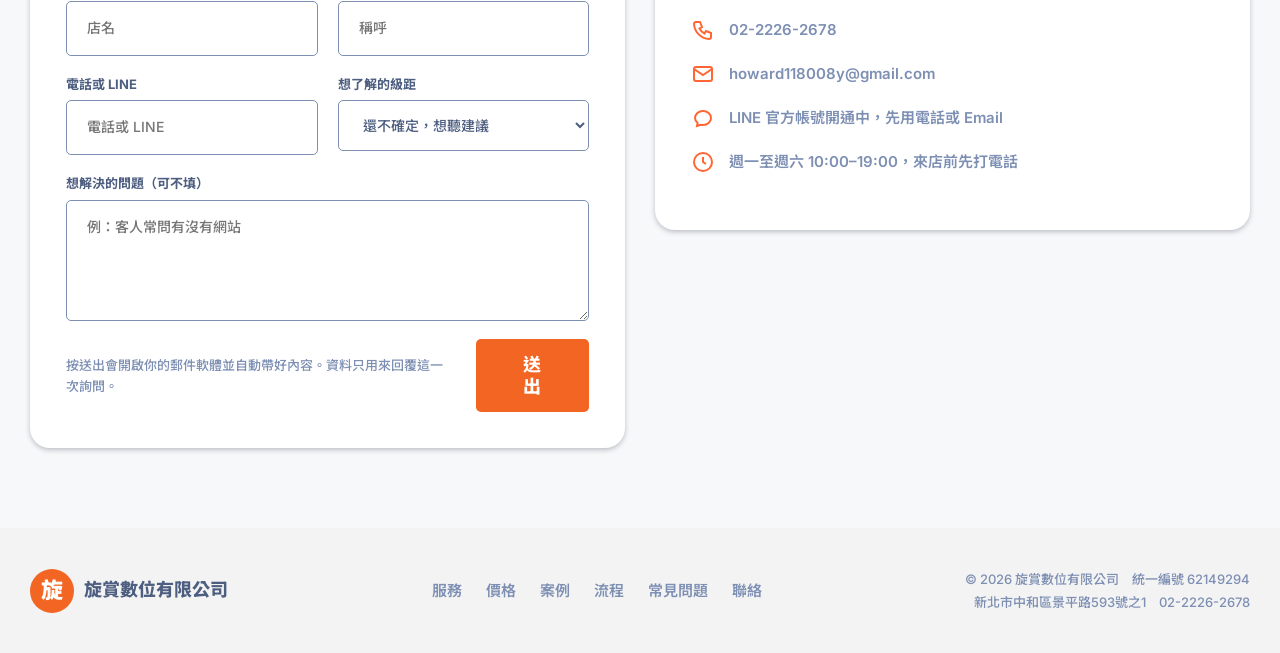
==== commit dc45dabe: "Sync generated pricing pages and public data" ====
--- a/index.html
+++ b/index.html
@@ -4,11 +4,11 @@
 <meta charset="utf-8">
 <meta name="viewport" content="width=device-width, initial-scale=1">
 <title>旋賞數位有限公司｜網站建置五級方案・42,000 起</title>
-<meta name="description" content="新北中和網站建置：入門 42,000、含拍攝文案 62,000、品牌形象站 88,000、立體導覽 178,000、客製系統 300,000 起，均含稅。首年網域主機 SSL 包含；第二年網站維運 20,000／年含稅，網站搬遷 8,000 含稅。">
+<meta name="description" content="新北中和網站建置：入門 42,000、含拍攝文案 62,000、品牌形象站 88,000、立體導覽 178,000、客製系統 300,000 起，均含稅。首年網域主機 SSL 包含；第 2 年網站維運 20,000／年含稅，網站搬遷 8,000 含稅。">
 <link rel="canonical" href="https://howard118008y-commits.github.io/spinprize/">
 <meta property="og:type" content="website">
 <meta property="og:title" content="旋賞數位｜五級網站方案，從形象站到客製系統">
-<meta property="og:description" content="五級方案 42,000／62,000／88,000／178,000／300,000 起，均含稅。首年網域、主機與 SSL 包含；第二年網站維運 20,000／年含稅，網站搬遷 8,000 含稅。">
+<meta property="og:description" content="五級方案 42,000／62,000／88,000／178,000／300,000 起，均含稅。首年網域、主機與 SSL 包含；第 2 年網站維運 20,000／年含稅，網站搬遷 8,000 含稅。">
 <meta property="og:image" content="https://howard118008y-commits.github.io/spinprize/assets/og.jpg">
 <meta property="og:locale" content="zh_TW">
 <link rel="icon" href="data:image/svg+xml,%3Csvg xmlns='http://www.w3.org/2000/svg' viewBox='0 0 64 64'%3E%3Ccircle cx='32' cy='32' r='32' fill='%23f26522'/%3E%3Ctext x='32' y='44' font-size='34' font-family='sans-serif' font-weight='700' fill='%23fff' text-anchor='middle'%3E旋%3C/text%3E%3C/svg%3E">
@@ -136,7 +136,7 @@
     <div>
       <p class="pill-h pill-red">入門優惠碼</p>
       <p class="lead">持旋賞私下發送的有效優惠碼，入門方案由 <b>42,000 折抵 10,000</b>，實付 <b>32,000 元含稅</b>。</p>
-      <p class="body">僅適用入門五頁形象站，每案限用一次，不得與其他優惠併用，暫不設使用期限。優惠碼由旋賞在報價階段人工確認核銷，確認後列入正式報價；不適用入門＋或其他級距。入門包含五頁、手機版、首年網域、主機、SSL、Google 商家綁定與 GA4，第二年網站維運 20,000／年含稅。</p>
+      <p class="body">僅適用入門五頁形象站，每案限用一次，不得與其他優惠併用，暫不設使用期限。優惠碼由旋賞在報價階段人工確認核銷，確認後列入正式報價；不適用入門＋或其他級距。入門包含五頁、手機版、首年網域、主機、SSL、Google 商家綁定與 GA4，第 2 年網站維運 20,000／年含稅。</p>
       <a class="btn btn-orange" href="#contact" data-tier="入門優惠碼方案 32,000（需人工確認）">詢問入門優惠</a>
     </div>
   </div>
@@ -170,8 +170,8 @@
     <div class="card svc">
       <div class="ico ico-green"><svg viewBox="0 0 48 48" fill="none" stroke="currentColor" stroke-width="2"><path d="M8 34l10-10 8 8 14-14"/><path d="M32 18h8v8"/></svg></div>
       <h3>續約維運</h3>
-      <p>首年網域、主機與 SSL 已含，第二年起 20,000／年含稅。</p>
-      <ul><li>網域主機續約、備份、故障排除</li><li>已承諾舊客 12,000／年，依原約定</li><li>每年兩次內容更新，超出範圍另報</li><li>新增功能、系統維運、第三方與 API 費用另約</li></ul>
+      <p>首年網域、主機與 SSL 已含，第 2 年起 20,000／年含稅。</p>
+      <ul><li>網域主機續約、備份、故障排除</li><li>已承諾舊客 12,000／年，依原約定</li><li>每年2 次內容更新，超出範圍另報</li><li>新增功能、系統維運、第三方與 API 費用另約</li></ul>
     </div>
     <div class="card svc">
       <div class="ico ico-purple"><svg viewBox="0 0 48 48" fill="none" stroke="currentColor" stroke-width="2"><rect x="6" y="14" width="36" height="26" rx="3"/><path d="M16 14l4-6h8l4 6"/><circle cx="24" cy="27" r="7"/></svg></div>
@@ -251,7 +251,7 @@
       <h3>第一年與續約費用，一起看清楚</h3>
       <div class="renewal-grid">
         <div><p class="t-k">第一年</p><strong>已含在建置費內</strong><p>網域、主機與 SSL，首年不另收維運費。</p></div>
-        <div><p class="t-k">新案 · 第二年起</p><strong>20,000／年含稅</strong><p>網域主機續約、備份、故障排除與每年兩次內容更新；照片、電話與價格調整納入內容更新額度，超出範圍另報。</p></div>
+        <div><p class="t-k">新案 · 第 2 年起</p><strong>20,000／年含稅</strong><p>網域主機續約、備份、故障排除與每年2 次內容更新；照片、電話與價格調整納入內容更新額度，超出範圍另報。</p></div>
         <div><p class="t-k">已承諾舊客</p><strong>12,000／年</strong><p>尊重既有約定，不因本次調整改變。</p></div>
       </div>
       <p class="tiny">網站程式碼、設計與交付使用權依合約約定；網域與客戶原始資料保留給客戶。系統級維運、第三方服務與 API 費用另行約定。已承諾舊客仍依原約定。</p>
@@ -271,7 +271,7 @@
       <ul>
         <li><b>交付權利：</b>網域與客戶原始資料保留給客戶；網站程式碼、設計與交付使用權依合約約定。旋賞製作的報價、規劃、部署及交付文件歸旋賞數位所有。</li>
         <li><b>付款：</b>所有方案訂金 30%，驗收後支付尾款 70%。</li>
-        <li><b>交期與修改：</b>交期依個案約定；製作含兩輪整批修改，新增功能或超出範圍另行報價。</li>
+        <li><b>交期與修改：</b>交期依個案約定；製作含2 輪整批修改，新增功能或超出範圍另行報價。</li>
         <li><b>報價與優惠：</b>正式報價有效 30 日。僅入門可用私下發送的有效優惠碼折抵 10,000；每案一次、不得併用、暫不設期限，由旋賞在報價階段人工確認核銷。</li>
       </ul>
     </div>
@@ -346,13 +346,13 @@
 <section class="sec" id="process">
   <div class="wrap center">
     <p class="pill-h pill-turq">從需求確認到驗收交付</p>
-    <p class="lead">依個案約定交期，先確認規格、報價與排程，再開始製作。<b>訂金 30%，驗收後尾款 70%</b>；製作含兩輪整批修改。</p>
+    <p class="lead">依個案約定交期，先確認規格、報價與排程，再開始製作。<b>訂金 30%，驗收後尾款 70%</b>；製作含2 輪整批修改。</p>
   </div>
   <div class="wrap steps">
     <div class="step"><span class="num n-orange">1</span><h4>需求與報價</h4><p>了解店家與服務，確認真實資料、規格與交期。正式報價有效 30 日，確認後支付訂金 30%。</p></div>
     <div class="step"><span class="num n-red">2</span><h4>素材與版面</h4><p>整理你提供的內容與照片、安排版面；含文案代筆的方案由我們撰寫。需要補充的素材會整理成清單。</p></div>
     <div class="step"><span class="num n-blue">3</span><h4>建置與測試</h4><p>建置、手機版、上線前測試。同時申請網域、開主機、裝 SSL、綁 Google 商家與 GA4。</p></div>
-    <div class="step"><span class="num n-green">4</span><h4>兩輪整批修改</h4><p>每輪彙整修改清單，在約定範圍內調整；新增功能或超出範圍的需求先另行報價。</p></div>
+    <div class="step"><span class="num n-green">4</span><h4>2 輪整批修改</h4><p>每輪彙整修改清單，在約定範圍內調整；新增功能或超出範圍的需求先另行報價。</p></div>
     <div class="step"><span class="num n-purple">5</span><h4>驗收與交付</h4><p>完成驗收後支付尾款 70%，依合約辦理上線與檔案、帳號權限交接；網域與客戶原始資料保留給客戶。</p></div>
   </div>
 </section>
@@ -374,11 +374,11 @@
   <div class="wrap faq">
     <details class="card" open><summary>五個級距怎麼選？</summary><p>需要五頁店家入口，選入門 42,000；缺照片與文案，選入門＋ 62,000；要品牌視覺與可編輯後台，選標準 88,000；以房型或空間吸引客人，選含立體導覽的進階 178,000；特定流程或工具選系統級 300,000 起，依規格報價。</p></details>
     <details class="card"><summary>入門優惠碼怎麼使用？</summary><p>僅入門 42,000 可使用旋賞私下發送的有效優惠碼，折抵 10,000，實付 32,000 元含稅。每案一次、不得與其他優惠併用、暫不設期限；由旋賞在報價階段人工確認核銷後列入正式報價。其他方案與年費不適用。</p></details>
-    <details class="card"><summary>第一年與第二年，各要付多少？</summary><p>第一年依選定方案支付含稅建置費，已含網域、主機與 SSL，不另收首年維運費。新案網站維運第二年起 20,000／年含稅，含每年兩次內容更新；已承諾舊客的 12,000／年依原約定。加購、系統級維運、第三方服務與 API 費用另行約定。</p></details>
-    <details class="card"><summary>需要訂金嗎？多久交件？</summary><p>所有方案訂金 30%，驗收後支付尾款 70%；交期依個案約定。正式報價有效 30 日，製作含兩輪整批修改，新增功能或超出範圍另行報價。</p></details>
+    <details class="card"><summary>第一年與第 2 年，各要付多少？</summary><p>第一年依選定方案支付含稅建置費，已含網域、主機與 SSL，不另收首年維運費。新案網站維運第 2 年起 20,000／年含稅，含每年2 次內容更新；已承諾舊客的 12,000／年依原約定。加購、系統級維運、第三方服務與 API 費用另行約定。</p></details>
+    <details class="card"><summary>需要訂金嗎？多久交件？</summary><p>所有方案訂金 30%，驗收後支付尾款 70%；交期依個案約定。正式報價有效 30 日，製作含2 輪整批修改，新增功能或超出範圍另行報價。</p></details>
     <details class="card"><summary>我要準備什麼？沒有照片或文案怎麼辦？</summary><p>我們先了解你的店家、服務與需求，再列出需要補充的真實資料與素材。入門＋ 62,000 已含半日拍攝、30 張修圖照片與五頁文案；其他拍攝、文案需求依範圍另行報價，素材交付與使用權依合約約定。</p></details>
     <details class="card"><summary>網域到底算誰的？</summary><p>你的。登記在你或你公司名下，帳號與權限交給你，這一點寫進合約。</p></details>
-    <details class="card"><summary>以後改內容，費用怎麼算？</summary><p>製作含兩輪整批修改。第二年起 20,000／年含稅的網站維運，含網域主機續約、備份、故障排除及每年兩次內容更新；照片、電話與價格調整納入內容更新額度。新增功能或超出範圍另報，系統維運、第三方與 API 費用另約。</p></details>
+    <details class="card"><summary>以後改內容，費用怎麼算？</summary><p>製作含2 輪整批修改。第 2 年起 20,000／年含稅的網站維運，含網域主機續約、備份、故障排除及每年2 次內容更新；照片、電話與價格調整納入內容更新額度。新增功能或超出範圍另報，系統維運、第三方與 API 費用另約。</p></details>
     <details class="card"><summary>我自己能不能改？</summary><p>標準與進階包含可自行編輯的後台；系統級的管理介面依確認規格製作。入門與入門＋不包含可自行編輯後台，可透過維運服務請我們協助修改。</p></details>
     <details class="card"><summary>我要修改，是不是得先學專有名詞？</summary><p>不用。用文字說明想要的效果，附上圖片就可以。若不容易描述，也可以提供喜歡的網站畫面作為參考。</p></details>
     <details class="card"><summary>哪天不續約，東西怎麼拿？</summary><p>網域與客戶原始資料保留給客戶；網站程式碼、設計與交付使用權依合約約定。網站搬遷服務為 8,000 元含稅，搬遷、部署與交接協助的範圍先列入合約確認。</p></details>
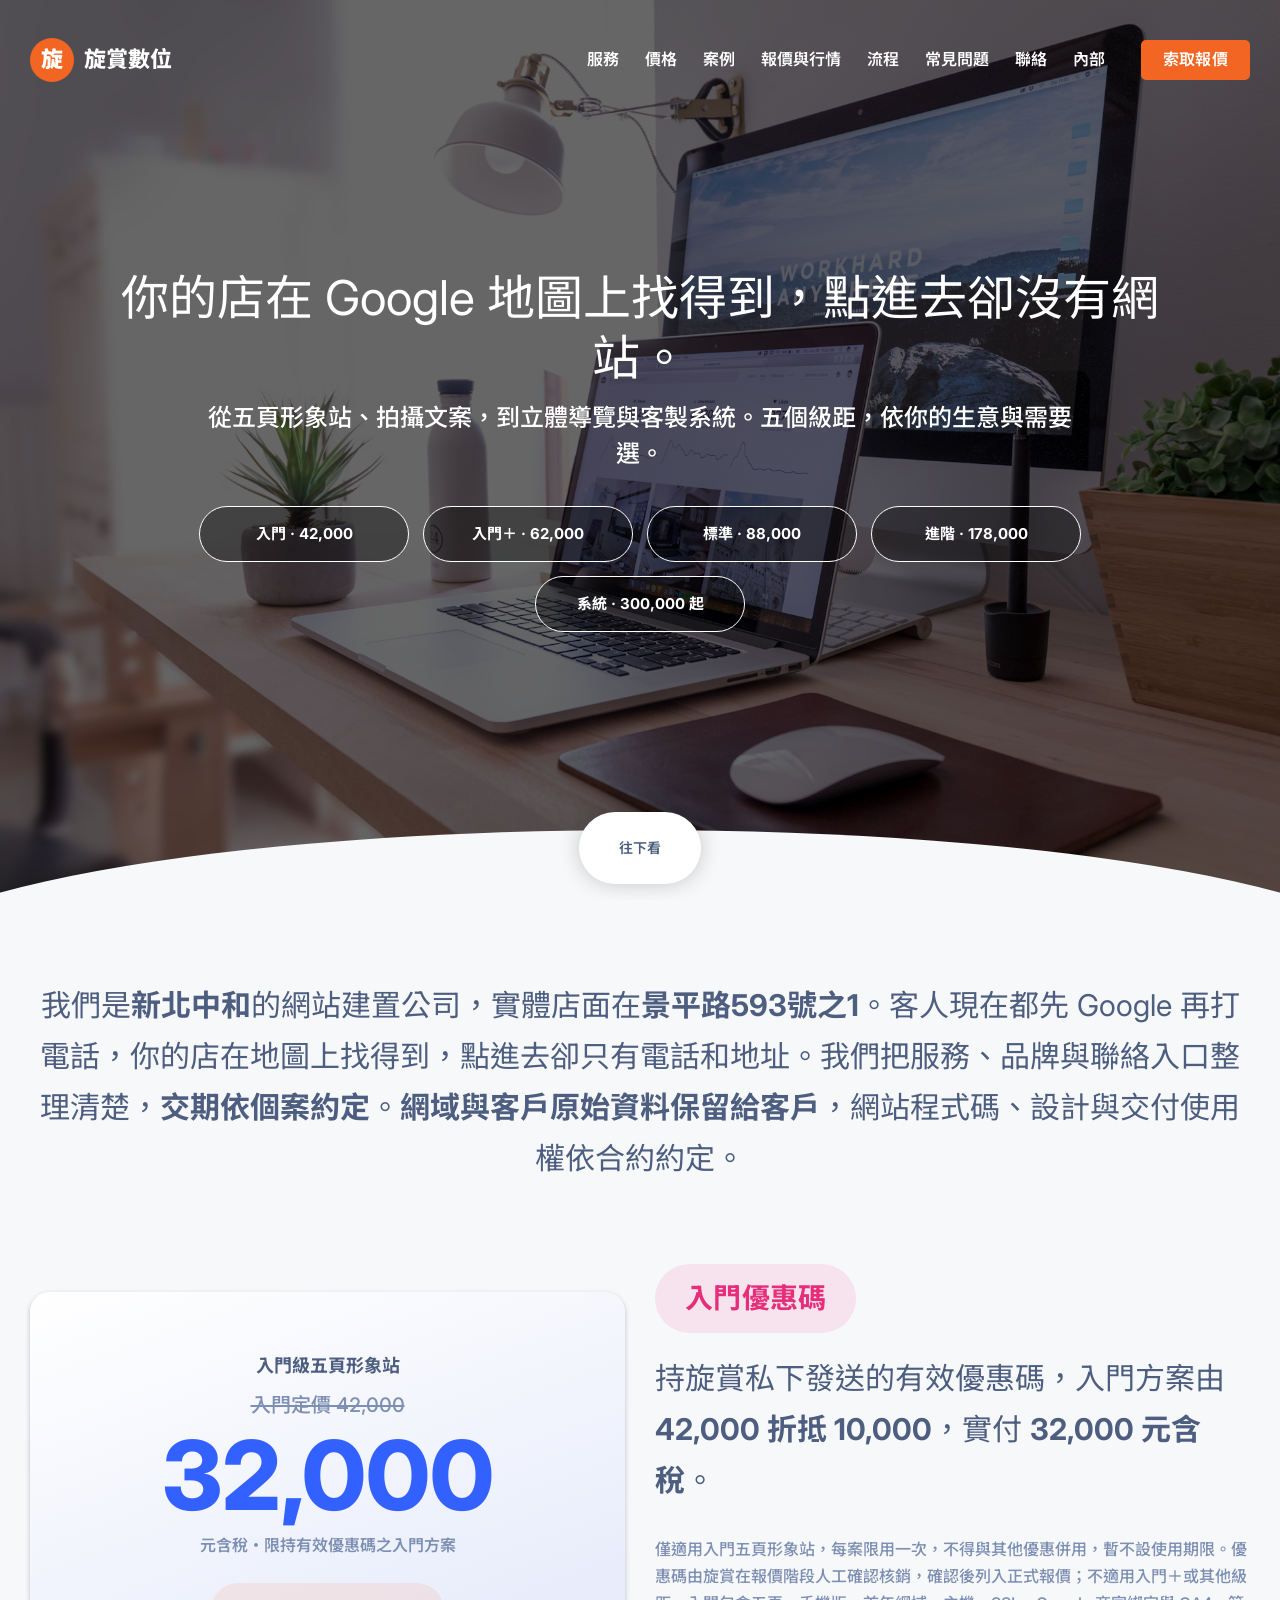
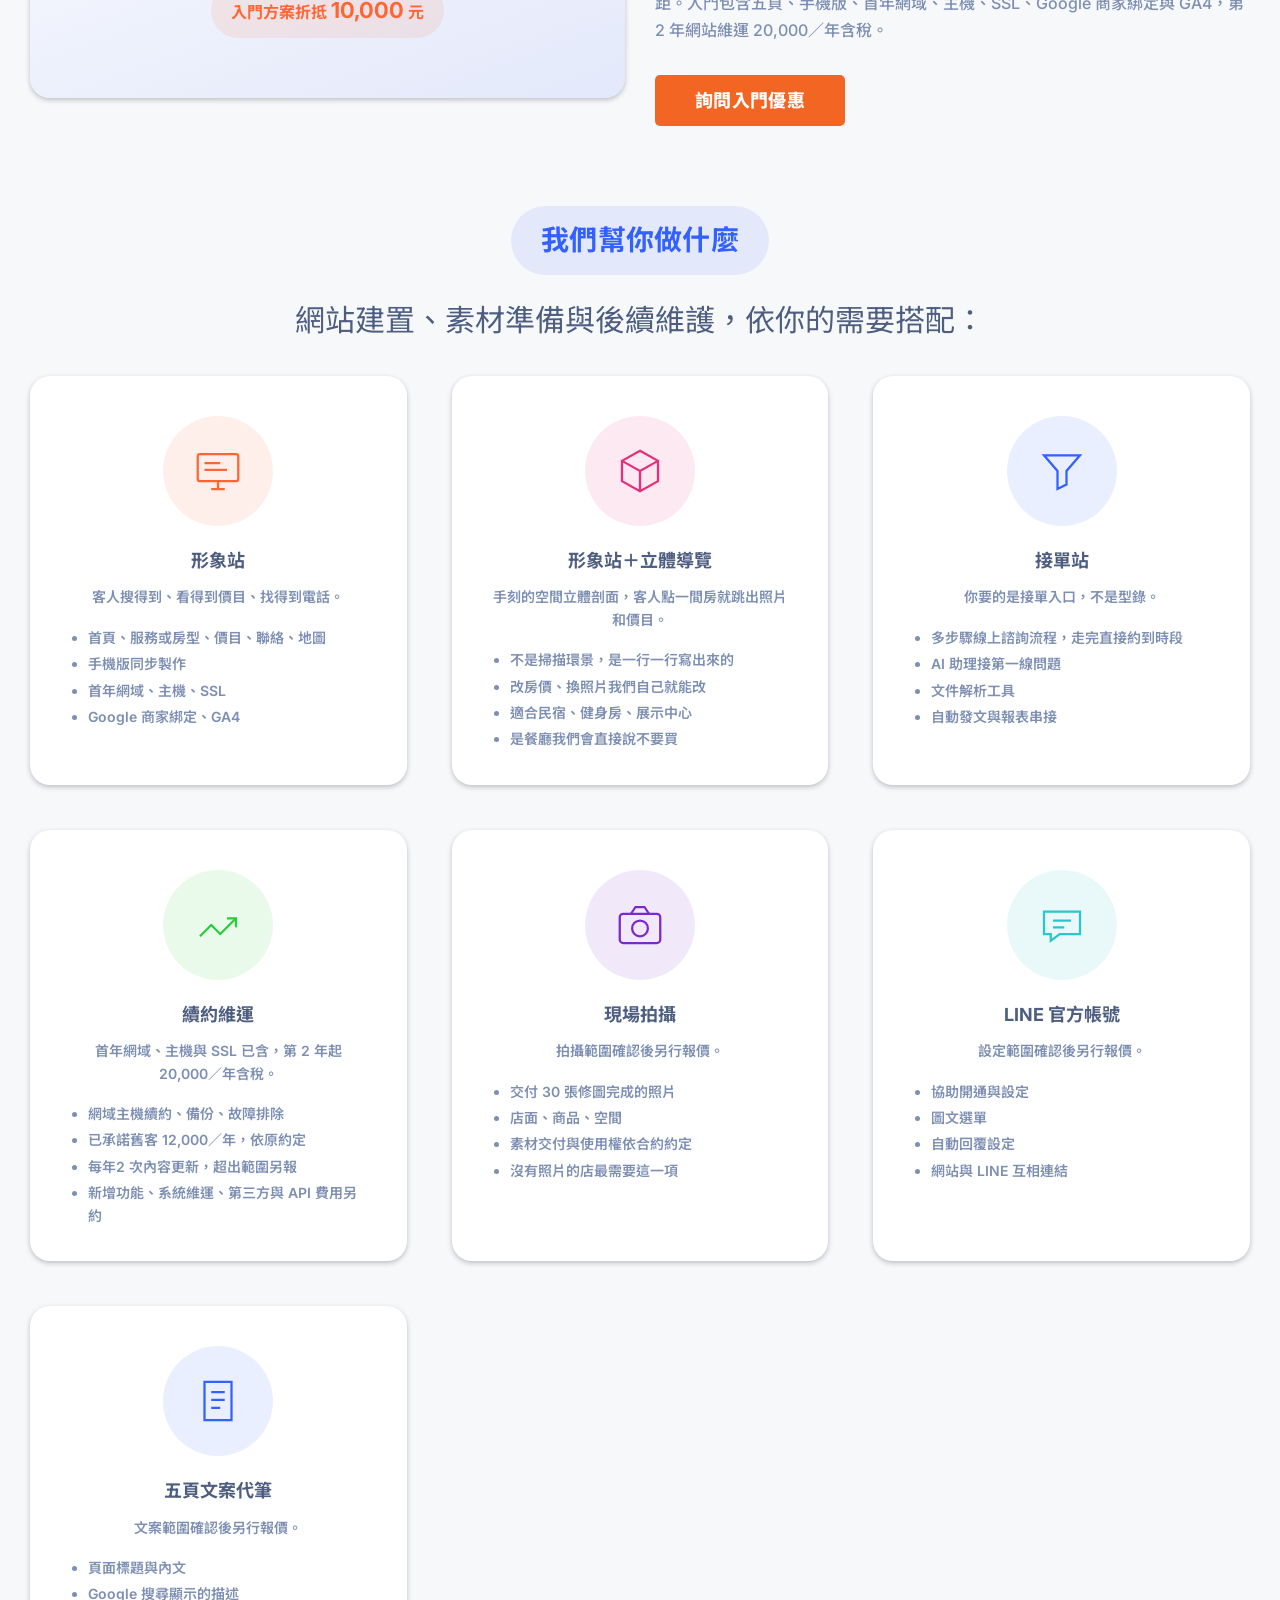
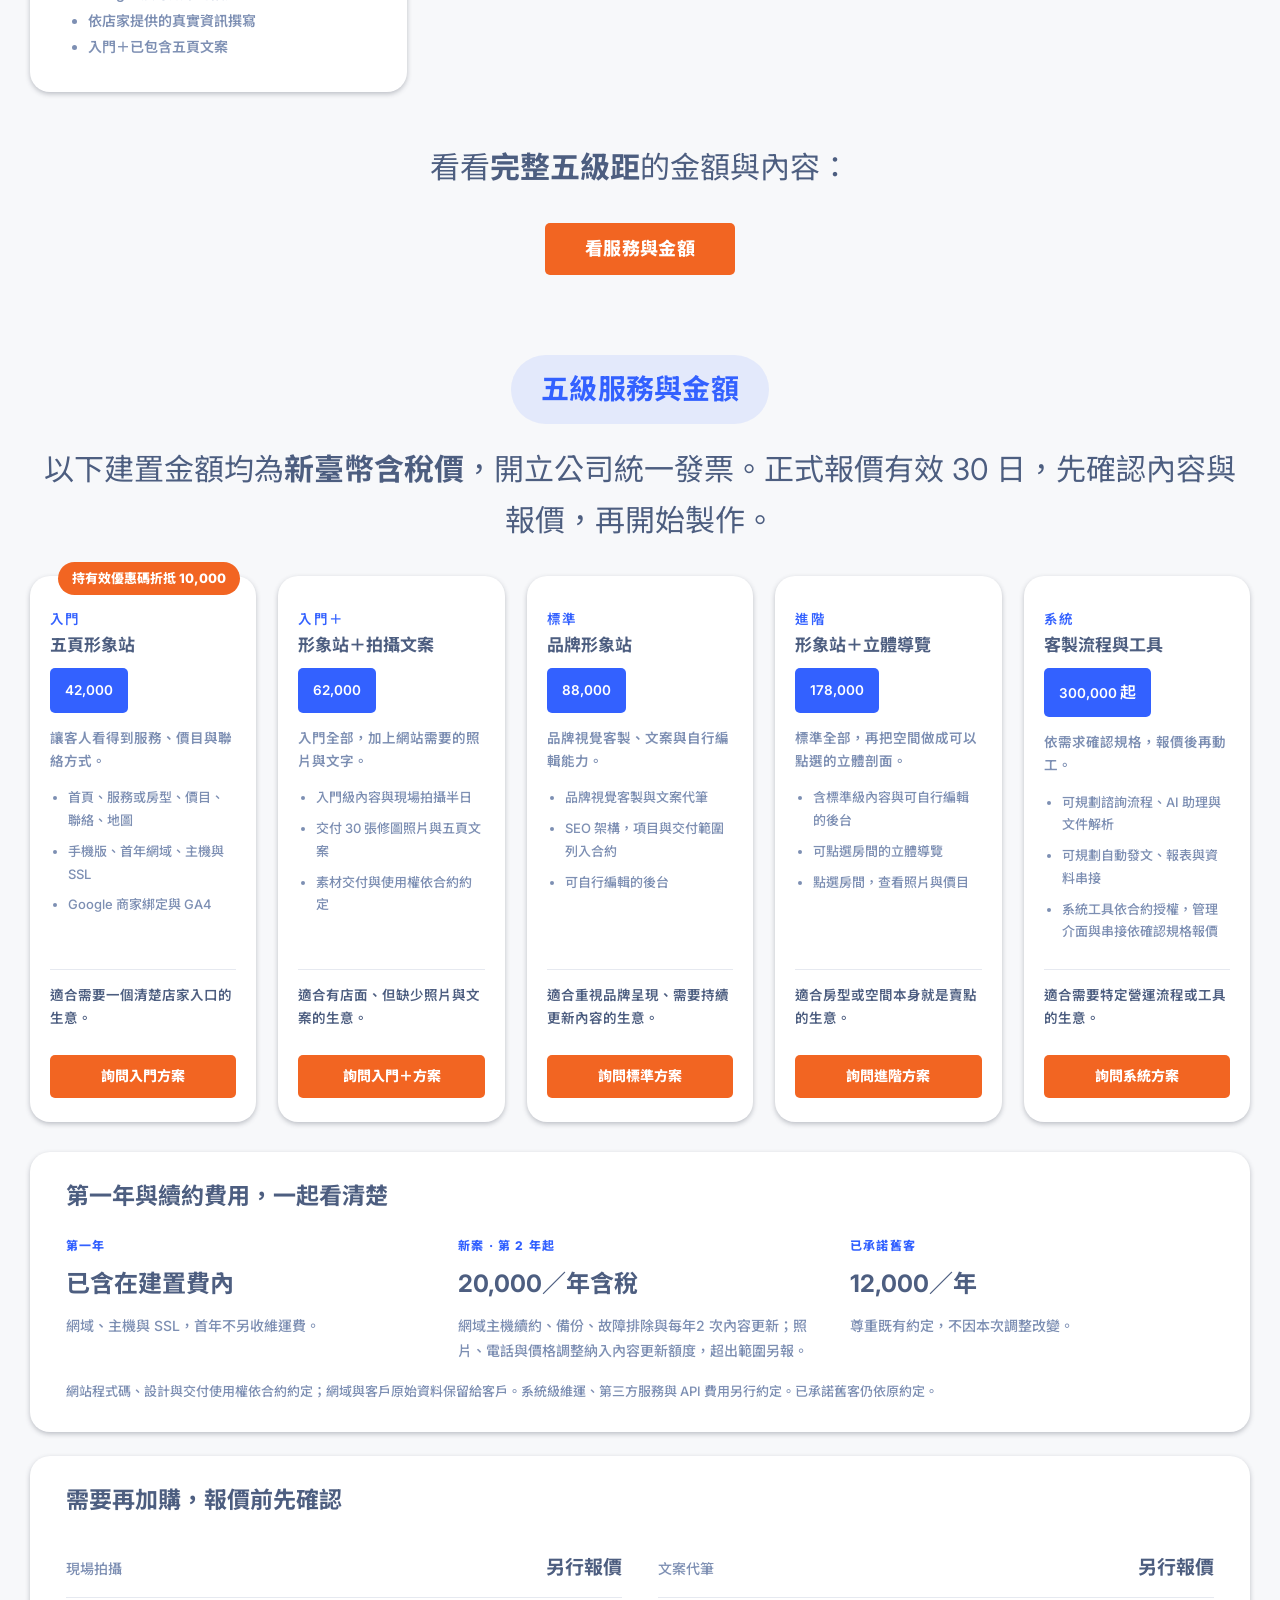
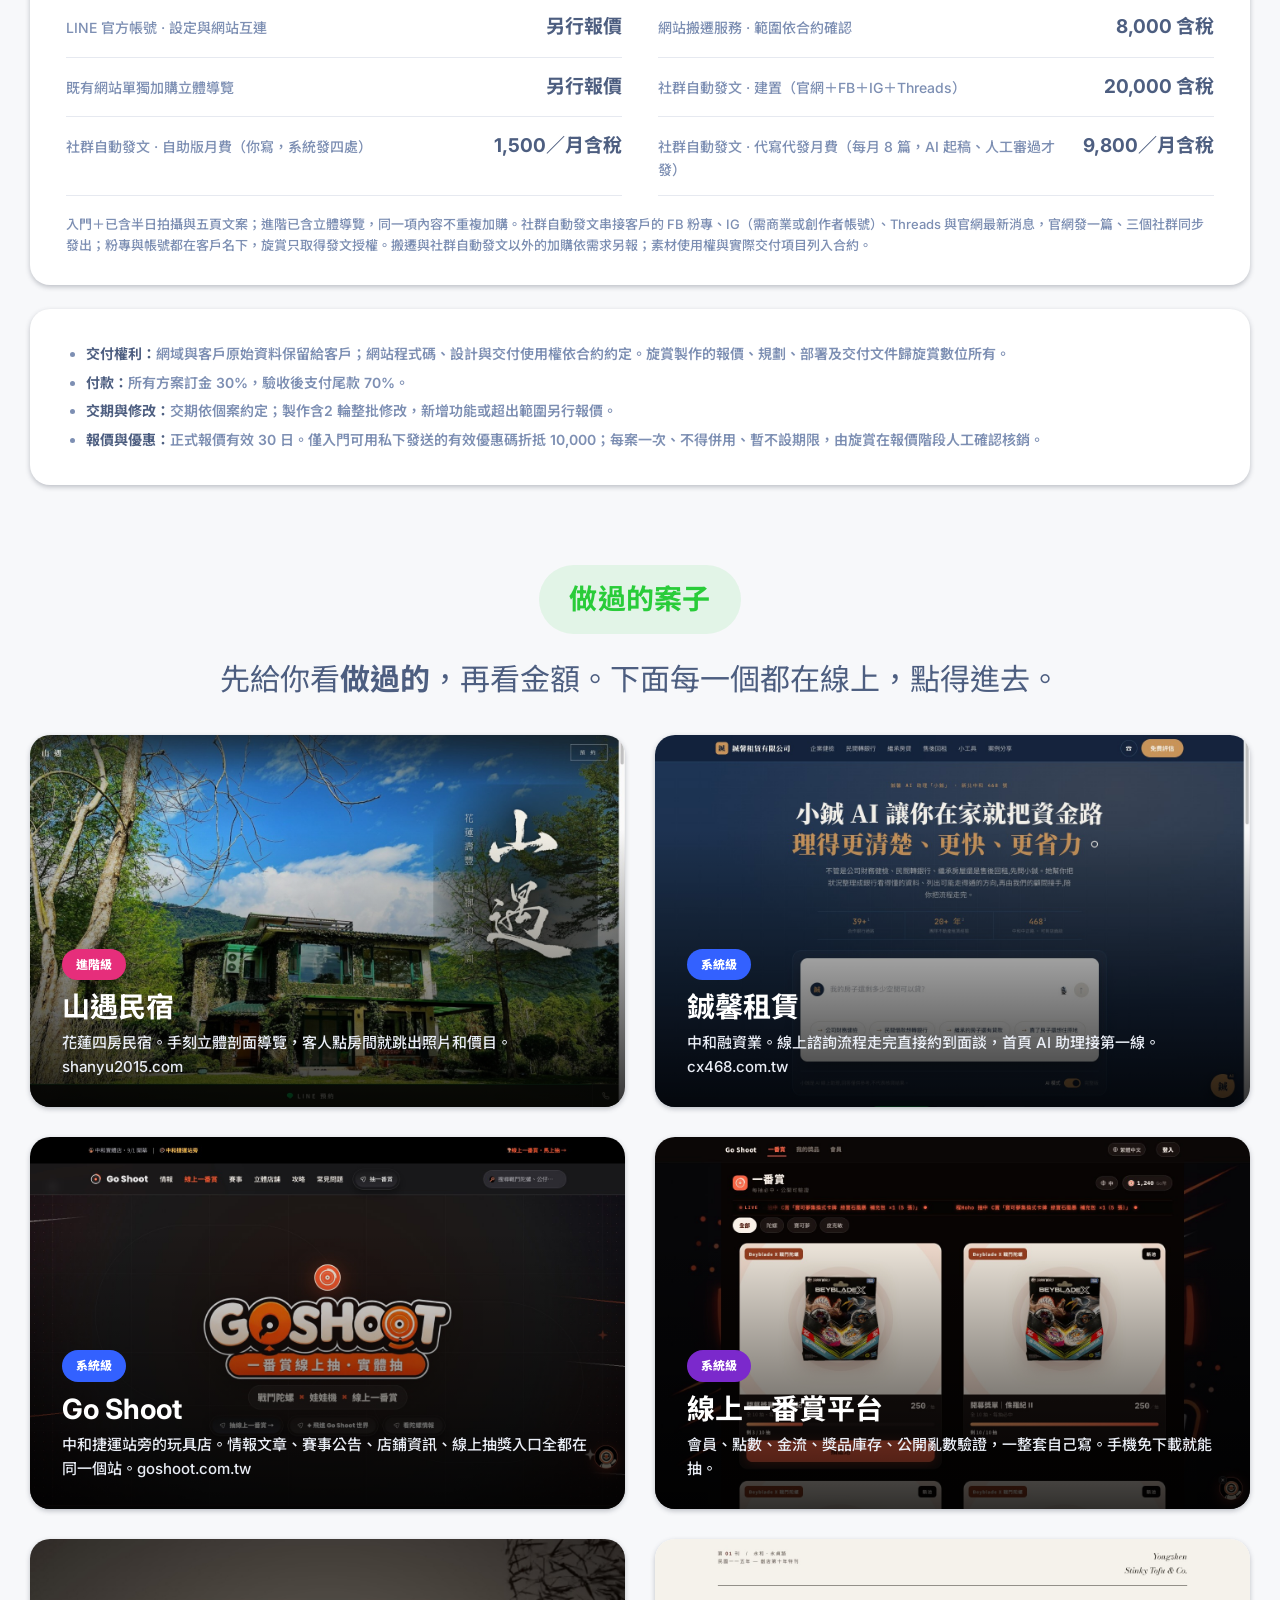
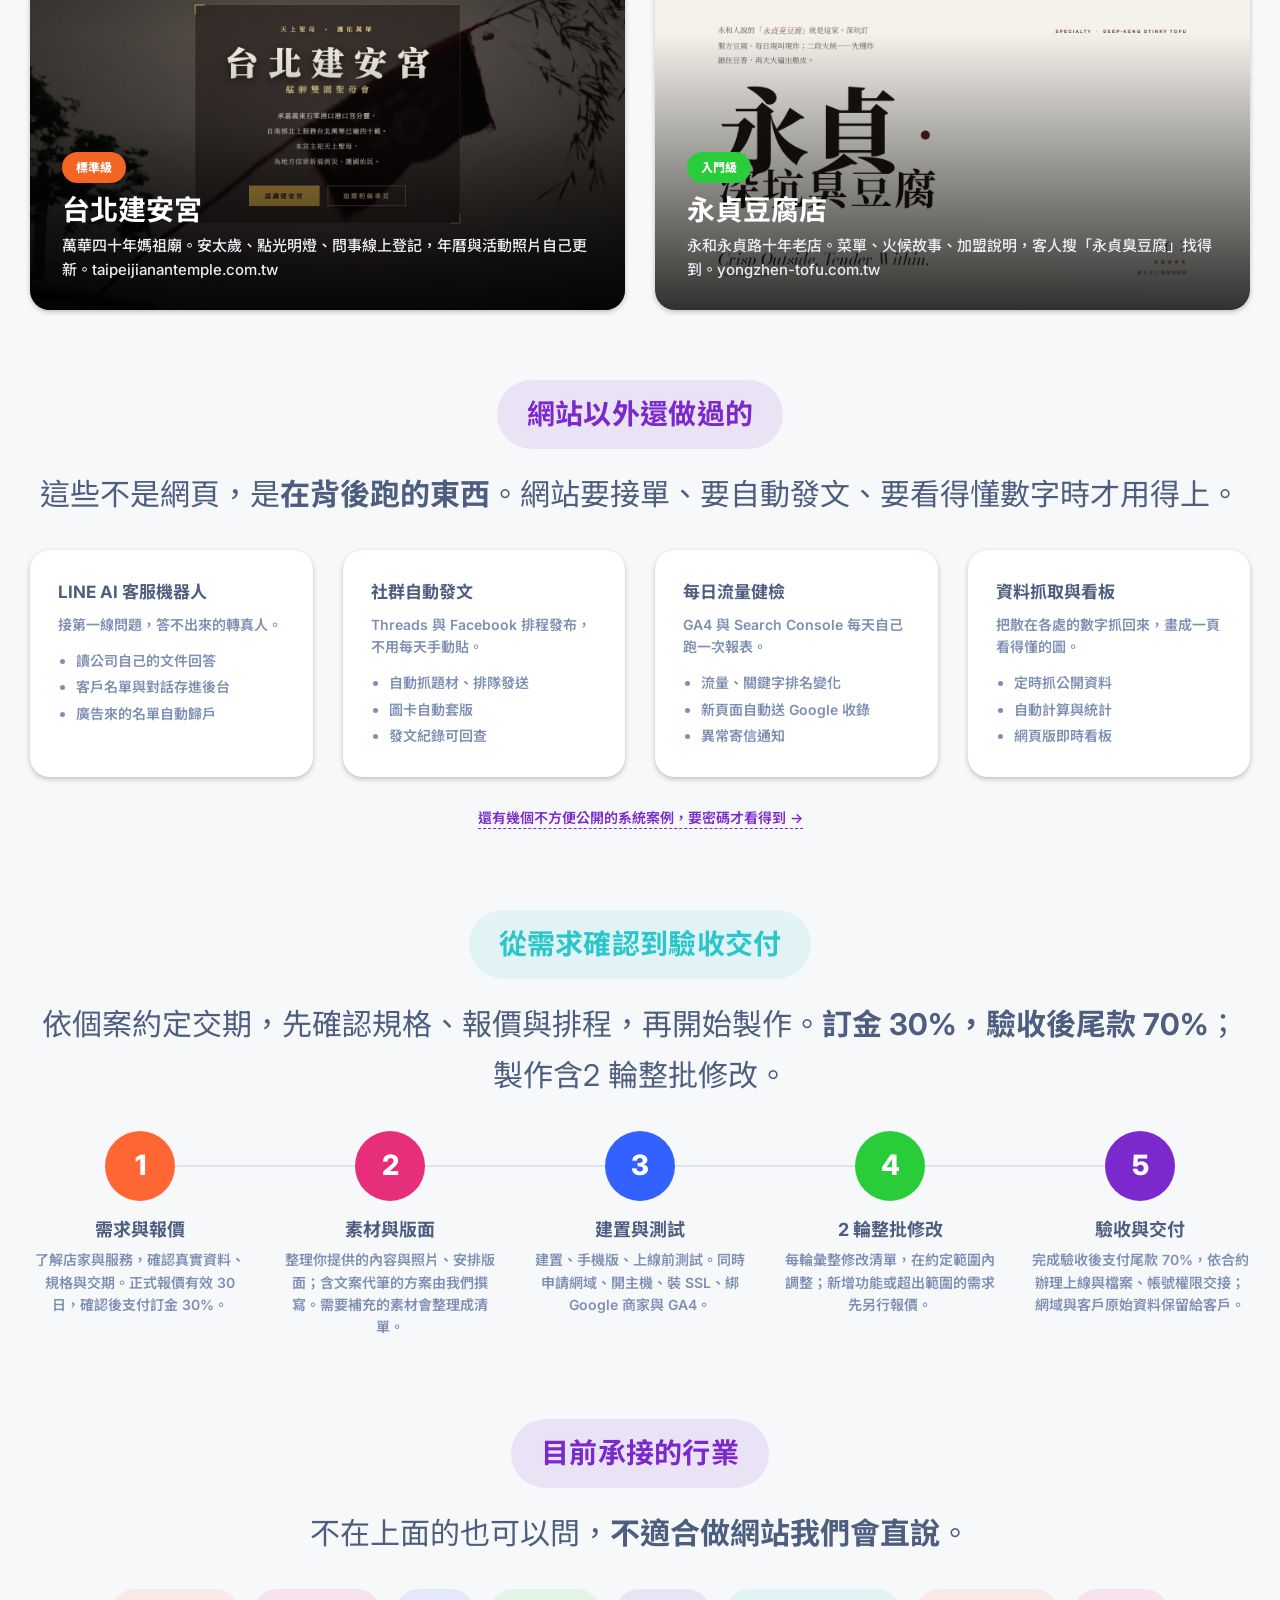
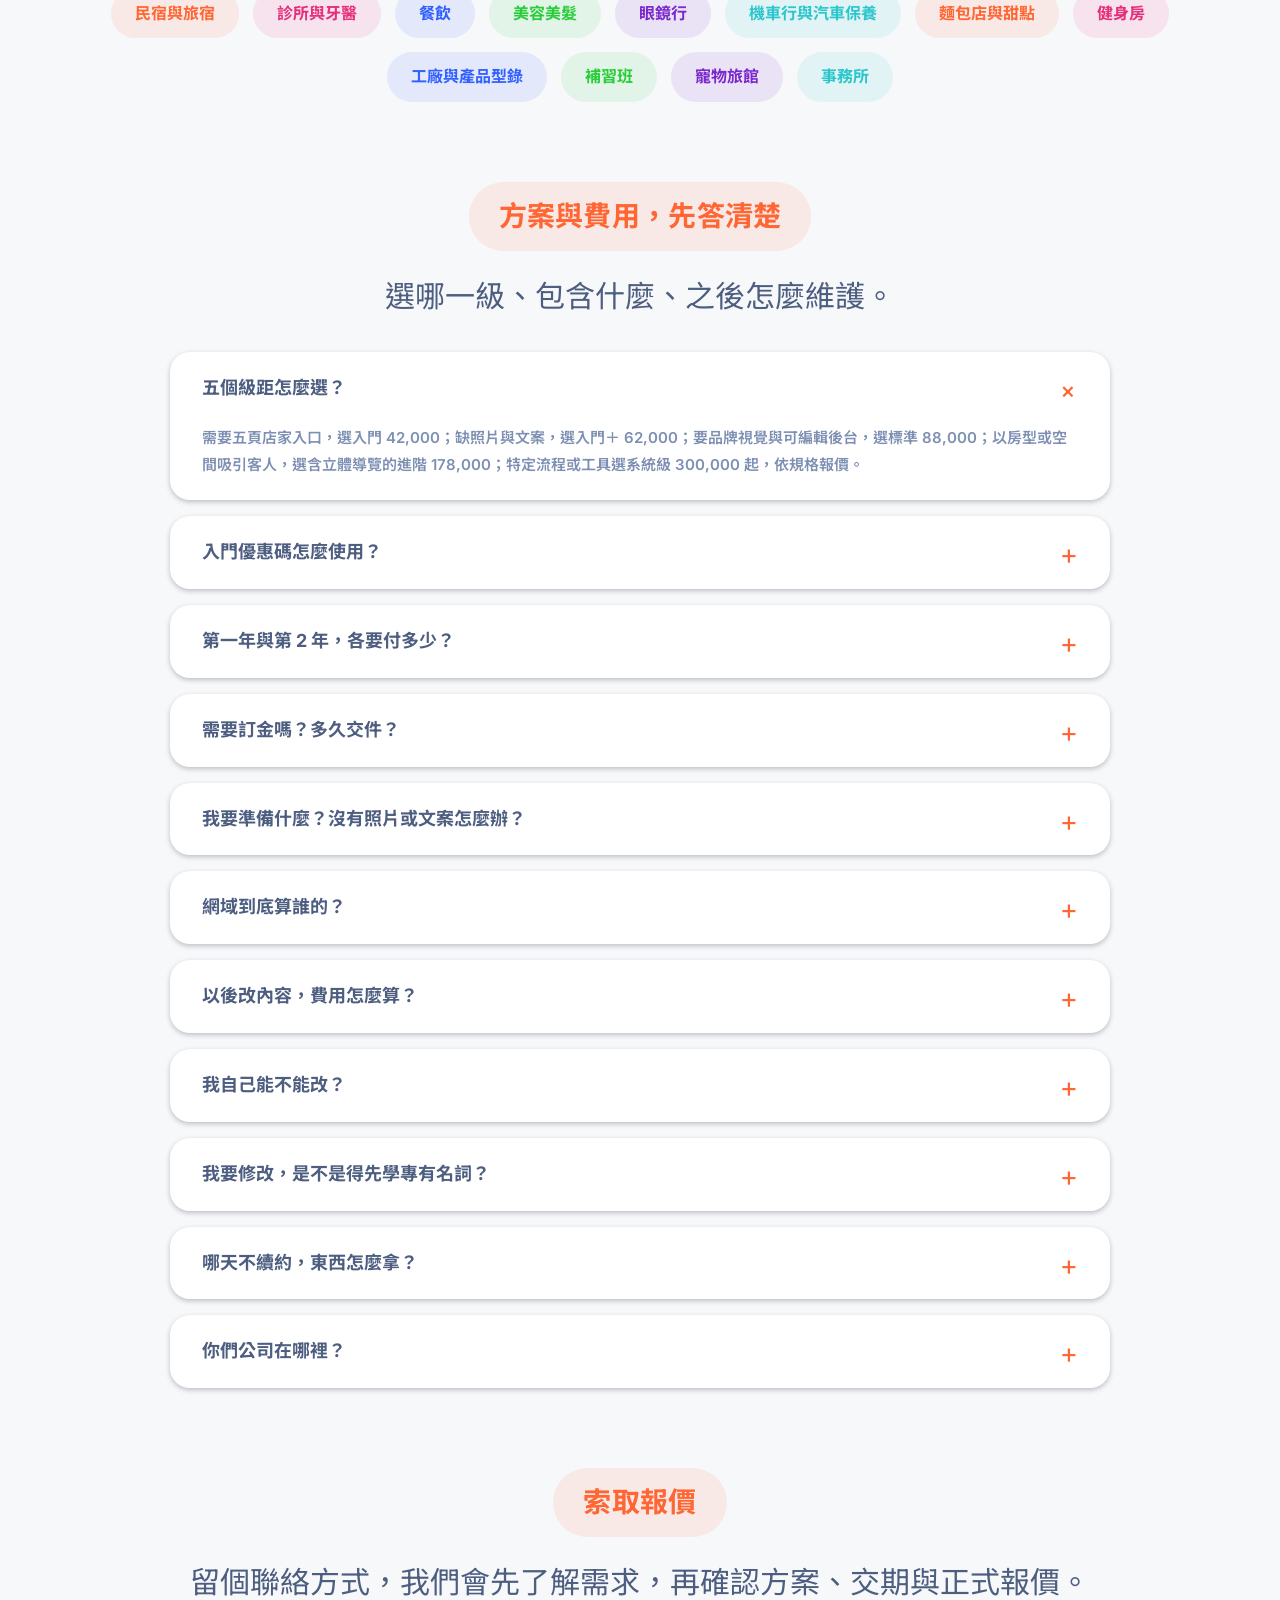
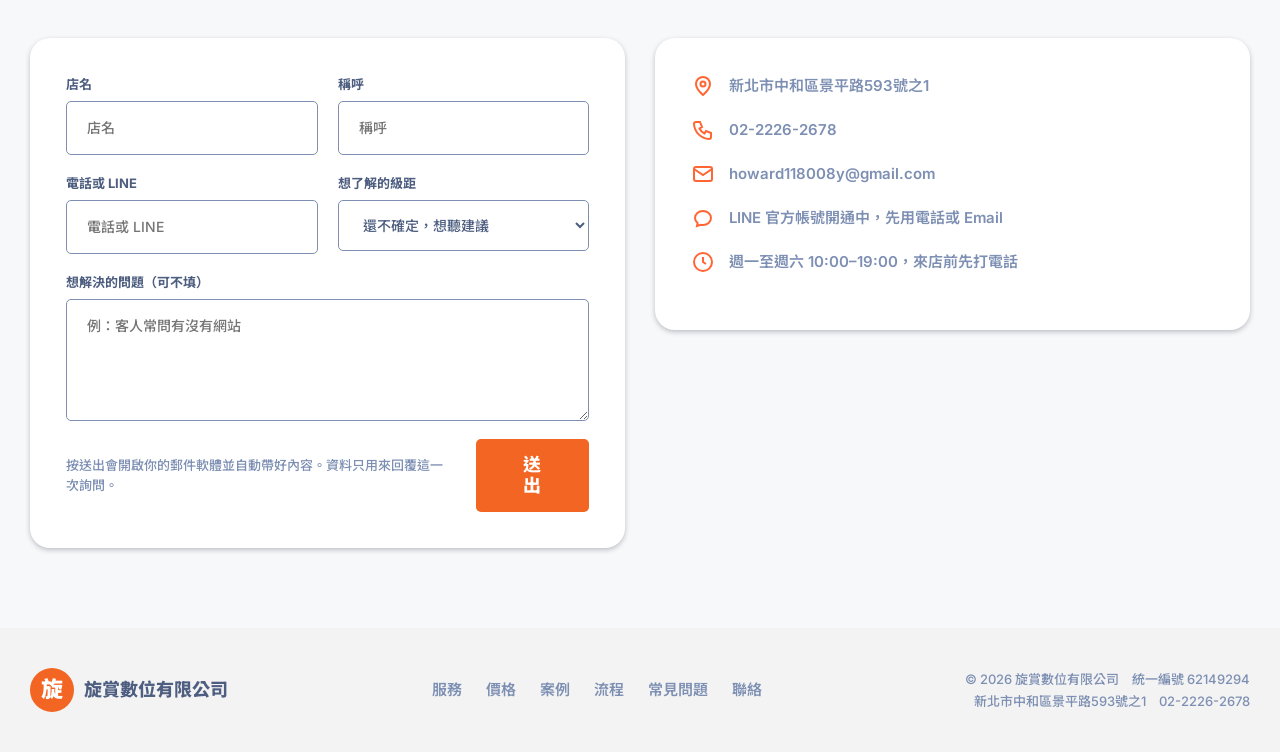
==== commit 39049948: "feat: 加購與價目表新增社群自動發文（建置 20,000／月費 1,500 或 9,800，均含稅） - 首頁 #addons 加三列（建置、自助版月費、代寫代發月費）並補範圍與帳號歸屬說明 - " ====
--- a/index.html
+++ b/index.html
@@ -264,8 +264,11 @@
         <div><span>LINE 官方帳號 · 設定與網站互連</span><strong>另行報價</strong></div>
         <div><span>網站搬遷服務 · 範圍依合約確認</span><strong>8,000 含稅</strong></div>
         <div><span>既有網站單獨加購立體導覽</span><strong>另行報價</strong></div>
+        <div><span>社群自動發文 · 建置（官網＋FB＋IG＋Threads）</span><strong>20,000 含稅</strong></div>
+        <div><span>社群自動發文 · 自助版月費（你寫，系統發四處）</span><strong>1,500／月含稅</strong></div>
+        <div><span>社群自動發文 · 代寫代發月費（每月 8 篇，AI 起稿、人工審過才發）</span><strong>9,800／月含稅</strong></div>
       </div>
-      <p class="tiny">入門＋已含半日拍攝與五頁文案；進階已含立體導覽，同一項內容不重複加購。搬遷以外的加購依需求另報；素材使用權與實際交付項目列入合約。</p>
+      <p class="tiny">入門＋已含半日拍攝與五頁文案；進階已含立體導覽，同一項內容不重複加購。社群自動發文串接客戶的 FB 粉專、IG（需商業或創作者帳號）、Threads 與官網最新消息，官網發一篇、三個社群同步發出；粉專與帳號都在客戶名下，旋賞只取得發文授權。搬遷與社群自動發文以外的加購依需求另報；素材使用權與實際交付項目列入合約。</p>
     </div>
     <div class="card terms">
       <ul>
